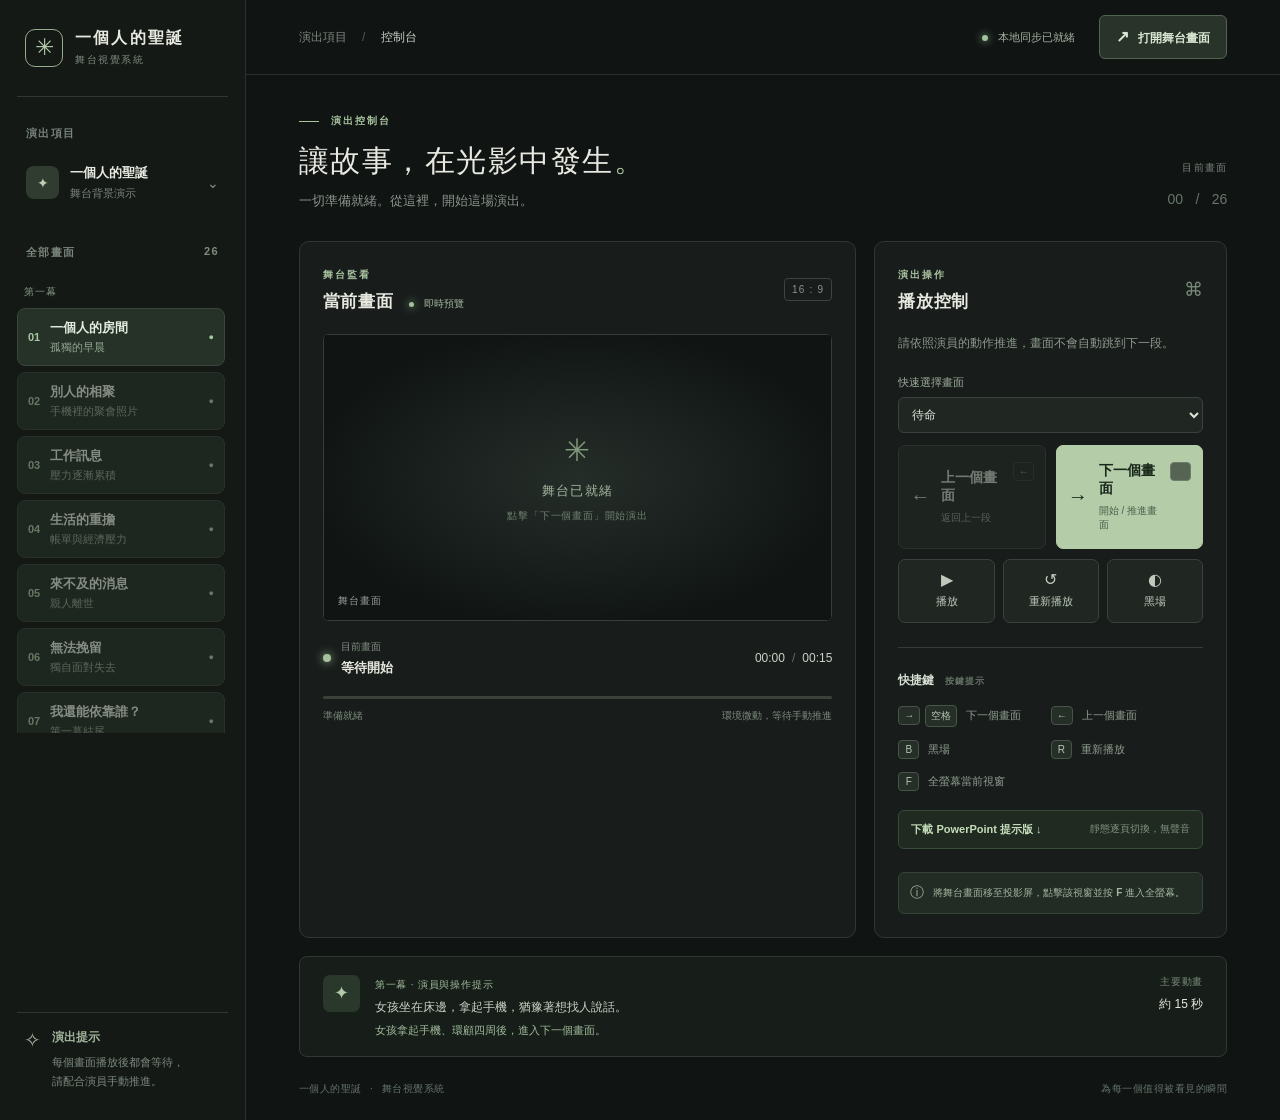
==== operator.html @ e6ec7526 "Animate all stage cues with synchronized atmosphere Co-authored-by: arena-agent <297053741+arena-age" ====
<!doctype html>
<html lang="zh-Hant"><head><meta charset="utf-8"><meta name="viewport" content="width=device-width, initial-scale=1"><meta name="theme-color" content="#101414"><title>演出控制台 · 一個人的聖誕</title><link rel="stylesheet" href="css/operator.css"></head>
<body>
<div class="app-shell">
  <aside class="sidebar">
    <div class="brand"><div class="brand-mark">✳</div><div><div class="brand-title">一個人的聖誕</div><div class="brand-sub">舞台視覺系統</div></div></div>
    <div class="sidebar-divider"></div>
    <div class="side-label">演出項目</div>
    <div class="project-card"><span class="project-icon">✦</span><span><strong>一個人的聖誕</strong><small>舞台背景演示</small></span><span class="project-chevron">⌄</span></div>
    <div class="side-label scene-label">全部畫面 <span id="scene-count">01</span></div>
    <div id="scene-list" class="scene-list"></div>
    <div class="sidebar-bottom"><div class="side-note-icon">✧</div><div><strong>演出提示</strong><p>每個畫面播放後都會等待，<br>請配合演員手動推進。</p></div></div>
  </aside>
  <main class="main">
    <header class="topbar"><div class="breadcrumb">演出項目 <span>/</span> <strong>控制台</strong></div><div class="top-right"><span class="connection"><i></i> 本地同步已就緒</span><button id="open-stage" class="open-stage"><span>↗</span> 打開舞台畫面</button></div></header>
    <div class="content">
      <div class="page-heading"><div><div class="eyebrow"><span></span> 演出控制台</div><h1>讓故事，在光影中發生<span>。</span></h1><p>一切準備就緒。從這裡，開始這場演出。</p></div><div class="heading-index"><span>目前畫面</span><strong><span id="current-heading">00</span> <em>/</em> <span id="total-heading">07</span></strong></div></div>
      <div class="dashboard">
        <section class="monitor-panel panel">
          <div class="panel-heading"><div><span class="section-kicker">舞台監看</span><h2>當前畫面 <span class="live-tag"><i></i> 即時預覽</span></h2></div><span class="monitor-ratio">16 : 9</span></div>
          <div class="preview-wrap"><iframe id="preview" src="index.html?preview=1" title="舞台畫面即時預覽" tabindex="-1"></iframe><div id="preview-wait" class="preview-wait"><span class="wait-symbol">✳</span><span>舞台已就緒</span><small>點擊「下一個畫面」開始演出</small></div><div class="preview-corner">舞台畫面</div></div>
          <div class="monitor-footer"><div class="monitor-scene"><span class="scene-dot"></span><div><small>目前畫面</small><strong id="current-title">等待開始</strong></div></div><div class="monitor-time"><span id="elapsed">00:00</span><span class="time-divider">/</span><span id="duration">00:40</span></div></div>
          <div class="progress-track"><div id="progress"></div></div>
          <div class="progress-labels"><span id="status-text">準備就緒</span><span>環境微動，等待手動推進</span></div>
        </section>
        <section class="control-panel panel"><div class="panel-heading"><div><span class="section-kicker">演出操作</span><h2>播放控制</h2></div><span class="control-icon">⌘</span></div><p class="control-description">請依照演員的動作推進，畫面不會自動跳到下一段。</p>
          <label class="cue-select-label" for="cue-select">快速選擇畫面</label><select id="cue-select" class="cue-select"><option value="-1">待命</option></select><div class="primary-controls"><button id="previous" class="control-button previous"><span class="button-icon">←</span><span>上一個畫面<small>返回上一段</small></span><kbd>←</kbd></button><button id="next" class="control-button next"><span class="button-icon">→</span><span>下一個畫面<small>開始 / 推進畫面</small></span><kbd>→</kbd></button></div>
          <div class="secondary-controls"><button id="play"><span>Ⅱ</span><strong>暫停</strong></button><button id="restart"><span>↺</span><strong>重新播放</strong></button><button id="black"><span>◐</span><strong>黑場</strong></button></div>
          <div class="control-divider"></div><div class="shortcut-heading">快捷鍵 <span>按鍵提示</span></div><div class="shortcuts"><div><kbd>→</kbd><kbd>空格</kbd><span>下一個畫面</span></div><div><kbd>←</kbd><span>上一個畫面</span></div><div><kbd>B</kbd><span>黑場</span></div><div><kbd>R</kbd><span>重新播放</span></div><div><kbd>F</kbd><span>全螢幕當前視窗</span></div></div>
          <div class="ppt-note"><a href="deliverables/stage-cues.pptx" download>下載 PowerPoint 提示版 ↓</a><small>靜態逐頁切換，無聲音</small></div><div class="fullscreen-tip"><span>ⓘ</span><p>將舞台畫面移至投影屏，點擊該視窗並按 <b>F</b> 進入全螢幕。</p></div>
        </section>
      </div>
      <section class="up-next"><div class="up-icon">✦</div><div><span><span id="cue-act">第一幕</span> · 演員與操作提示</span><p id="scene-description">女孩坐在床邊，拿起手機。</p><p id="operator-cue" class="operator-cue"></p></div><div class="up-meta"><span>主要動畫</span><strong id="scene-length">約 15 秒</strong></div></section>
      <footer><span>一個人的聖誕 <i>·</i> 舞台視覺系統</span><span>為每一個值得被看見的瞬間</span></footer>
    </div>
  </main>
</div><script type="module" src="js/operatorController.js"></script></body></html>
---- css/operator.css ----
:root{color-scheme:dark;--bg:#101413;--panel:#181d1b;--border:#303733;--muted:#929a90;--cream:#e7e8df;--green:#b8d0a9}*{box-sizing:border-box}body{margin:0;background:var(--bg);color:var(--cream);font-family:"Noto Sans TC","Microsoft JhengHei","PingFang TC",sans-serif;font-size:14px}button{font:inherit;cursor:pointer}.app-shell{min-height:100vh;display:flex}.sidebar{width:246px;flex:none;background:#141916;border-right:1px solid #2b312d;padding:28px 17px;display:flex;flex-direction:column;min-height:100vh}.brand{display:flex;align-items:center;gap:12px;padding:0 8px}.brand-mark{width:38px;height:38px;border:1px solid #98ad8c;color:#b5cda9;display:grid;place-items:center;font-size:23px;border-radius:10px}.brand-title{font-weight:700;font-size:16px;letter-spacing:.14em}.brand-sub{font-size:10px;letter-spacing:.16em;color:#7c897d;margin-top:4px}.sidebar-divider{height:1px;background:#303632;margin:29px 0}.side-label{font-size:11px;color:#78837a;letter-spacing:.12em;padding:0 9px;font-weight:700}.project-card{display:flex;align-items:center;gap:11px;padding:14px 9px;margin-top:9px}.project-icon{width:33px;height:33px;display:grid;place-items:center;background:#313c31;color:#becfb4;border-radius:8px}.project-card strong,.project-card small{display:block}.project-card strong{font-size:13px}.project-card small{color:#79847b;font-size:11px;margin-top:4px}.project-chevron{margin-left:auto;color:#849084}.scene-label{display:flex;justify-content:space-between;margin-top:30px}.scene-label span{color:#7f8c7d}.scene-list{margin-top:14px}.scene-item{width:100%;border:1px solid #394639;background:#263228;color:#e2ebdd;text-align:left;padding:14px 10px;border-radius:8px;display:flex;gap:10px;align-items:center}.scene-item .number{color:#a9c6a3;font-size:11px;font-weight:700}.scene-item strong{display:block;font-size:13px}.scene-item small{display:block;color:#93a592;font-size:11px;margin-top:6px}.scene-item .scene-state{margin-left:auto;color:#a9c6a3;font-size:9px}.sidebar-bottom{margin-top:auto;border-top:1px solid #303632;padding:22px 7px 0;display:flex;gap:11px;color:#a2b49b}.side-note-icon{font-size:20px}.sidebar-bottom strong{font-size:12px}.sidebar-bottom p{color:#7c887d;line-height:1.8;font-size:11px;margin:7px 0 0}.main{flex:1;min-width:0}.topbar{height:75px;border-bottom:1px solid #2b302d;display:flex;justify-content:space-between;align-items:center;padding:0 5.1%}.breadcrumb{font-size:12px;color:#7f8981}.breadcrumb span{margin:0 12px;color:#525c54}.breadcrumb strong{color:#c9d0c7;font-weight:500}.top-right{display:flex;gap:24px;align-items:center}.connection{font-size:11px;color:#a5b3a1}.connection i,.live-tag i{display:inline-block;width:6px;height:6px;border-radius:50%;background:#a3c39a;margin-right:7px;box-shadow:0 0 9px #96c592}.open-stage{border:1px solid #536351;background:#293329;color:#d8e7d3;padding:11px 16px;border-radius:6px;font-size:12px;font-weight:600}.open-stage span{font-size:16px;margin-right:6px}.open-stage:hover{background:#354536}.content{max-width:1560px;margin:auto;padding:39px 5.1% 24px}.page-heading{display:flex;justify-content:space-between;align-items:flex-end;margin-bottom:31px}.eyebrow,.section-kicker{font-size:10px;letter-spacing:.2em;color:#a8c39f;font-weight:700}.eyebrow span{display:inline-block;width:20px;height:1px;vertical-align:middle;background:#a8c39f;margin-right:8px}h1{font-size:30px;letter-spacing:.05em;font-weight:500;margin:13px 0 10px}h1 span{color:#abc8a0}.page-heading p{color:#8a958b;margin:0;font-size:13px}.heading-index{text-align:right}.heading-index>span{display:block;font-size:10px;letter-spacing:.12em;color:#788378;margin-bottom:8px}.heading-index strong{font-size:23px;font-weight:400;color:#c5d5bd}.heading-index strong span,.heading-index em{font-size:14px;color:#69766b;font-style:normal}.heading-index em{margin:0 6px}.dashboard{display:grid;grid-template-columns:minmax(0,1.58fr) minmax(315px,1fr);gap:18px}.panel{border:1px solid var(--border);border-radius:10px;background:var(--panel);padding:23px}.panel-heading{display:flex;justify-content:space-between;align-items:center}.panel-heading h2{font-size:17px;font-weight:600;margin:8px 0 0;letter-spacing:.04em}.live-tag{font-size:10px;font-weight:400;letter-spacing:0;color:#a6b9a2;margin-left:10px}.live-tag i{width:5px;height:5px}.monitor-ratio{font-size:10px;color:#89948b;letter-spacing:.12em;border:1px solid #3b453e;border-radius:4px;padding:5px 7px}.preview-wrap{position:relative;margin-top:21px;aspect-ratio:16/9;background:#050706;border:1px solid #353e37;border-radius:6px;overflow:hidden}.preview-wrap iframe{width:100%;height:100%;border:0;display:block}.preview-wait{position:absolute;inset:0;display:flex;align-items:center;justify-content:center;flex-direction:column;gap:9px;background:radial-gradient(ellipse at center,#252d29,#101513 75%);color:#a3b69e;letter-spacing:.1em;font-size:13px}.preview-wait[hidden]{display:none}.wait-symbol{font-size:31px;color:#80987a;margin-bottom:4px}.preview-wait small{font-size:10px;color:#6f8070;letter-spacing:.08em}.preview-corner{position:absolute;bottom:12px;left:14px;color:#d1dad0;font-size:10px;letter-spacing:.1em;opacity:.7}.monitor-footer{display:flex;justify-content:space-between;align-items:center;margin-top:19px}.monitor-scene{display:flex;align-items:center;gap:10px}.scene-dot{height:8px;width:8px;border-radius:50%;background:#a7c29e;box-shadow:0 0 10px #9dbd93}.monitor-scene small,.monitor-scene strong{display:block}.monitor-scene small{font-size:10px;color:#818e82;margin-bottom:5px}.monitor-scene strong{font-size:13px;font-weight:600}.monitor-time{font-size:12px;color:#c9d3c7;font-variant-numeric:tabular-nums}.time-divider{color:#627065;padding:0 7px}.progress-track{height:3px;background:#39413a;border-radius:3px;margin-top:19px;overflow:hidden}.progress-track div{height:100%;width:0;background:#a6c49d;transition:width .2s}.progress-labels{display:flex;justify-content:space-between;color:#7d8a7e;font-size:10px;margin-top:10px}.control-icon{font-size:19px;color:#798879}.control-description{color:#8d998d;font-size:12px;line-height:1.8;margin:20px 0}.primary-controls{display:grid;grid-template-columns:1fr 1fr;gap:10px}.control-button{display:flex;align-items:center;gap:11px;text-align:left;border-radius:7px;padding:16px 11px;border:1px solid #414c42;background:#252e27;color:#e3e9df;min-height:77px}.control-button.next{background:#b4cca8;color:#1a281b;border-color:#b4cca8}.control-button:hover{filter:brightness(1.1)}.control-button:disabled{opacity:.45;cursor:not-allowed}.button-icon{font-size:20px}.control-button>span:nth-child(2){font-size:14px;font-weight:700;white-space:nowrap}.control-button small{display:block;margin-top:6px;font-size:10px;opacity:.67;font-weight:400}.control-button kbd{margin-left:auto;align-self:flex-start;color:inherit;opacity:.65}.secondary-controls{display:grid;grid-template-columns:repeat(3,1fr);gap:8px;margin-top:10px}.secondary-controls button{height:64px;background:#202723;border:1px solid #39433b;border-radius:7px;color:#bec9bb;display:flex;flex-direction:column;align-items:center;justify-content:center;gap:6px}.secondary-controls button:hover,.secondary-controls button.active{background:#354236;color:#e2efdc}.secondary-controls button span{font-size:16px;line-height:1}.secondary-controls button strong{font-size:11px;font-weight:500}.control-divider{height:1px;background:#343c36;margin:24px 0}.shortcut-heading{font-size:12px;color:#d5dfd3;font-weight:600}.shortcut-heading span{font-size:9px;letter-spacing:.12em;color:#667367;margin-left:7px}.shortcuts{display:grid;grid-template-columns:1fr 1fr;row-gap:13px;margin-top:16px}.shortcuts div{display:flex;align-items:center;gap:5px;color:#8e9b8e;font-size:11px}.shortcuts div span{margin-left:4px}kbd{font-family:inherit;font-size:10px;min-width:21px;text-align:center;padding:3px 5px;border:1px solid #485449;border-radius:4px;color:#b8c7b4;background:#252e27}.fullscreen-tip{display:flex;gap:9px;margin-top:23px;background:#222b24;border:1px solid #344438;border-radius:6px;padding:11px;color:#a5b7a1}.fullscreen-tip>span{font-size:14px}.fullscreen-tip p{font-size:10px;line-height:1.8;margin:0}.up-next{border:1px solid #303a32;border-radius:8px;background:#171e19;margin-top:18px;padding:18px 23px;display:flex;align-items:center;gap:15px}.up-icon{width:37px;height:37px;display:grid;place-items:center;border-radius:7px;background:#2a382c;color:#b1cbaa;font-size:18px}.up-next span{color:#9fb99a;font-size:10px;letter-spacing:.08em}.up-next p{font-size:12px;color:#c8d1c5;margin:7px 0 0}.up-meta{margin-left:auto;text-align:right}.up-meta span,.up-meta strong{display:block}.up-meta span{color:#788a79}.up-meta strong{font-size:12px;margin-top:7px;font-weight:500}footer{display:flex;justify-content:space-between;margin-top:25px;color:#657269;font-size:10px;letter-spacing:.05em}footer i{font-style:normal;margin:0 5px}@media(max-width:1050px){.sidebar{width:200px}.content{padding-left:3%;padding-right:3%}.topbar{padding:0 3%}.dashboard{grid-template-columns:1fr}.control-panel{min-width:0}.shortcuts{grid-template-columns:repeat(3,1fr)}}@media(max-width:650px){.sidebar{display:none}.topbar{height:62px}.connection{display:none}.content{padding:28px 16px}.page-heading h1{font-size:22px}.heading-index{display:none}.panel{padding:17px}.top-right{gap:5px}.up-meta{display:none}footer span:last-child{display:none}}
.scene-list{display:grid;gap:6px}.scene-item{padding:10px}.scene-item small{margin-top:3px}.sidebar-bottom{padding-top:15px}.cue-select-label{display:block;color:#9baa9a;font-size:11px;margin:0 0 7px}.cue-select{width:100%;background:#202723;border:1px solid #39433b;border-radius:6px;color:#dce6d8;padding:9px;margin-bottom:12px;font:inherit;font-size:12px}.operator-cue{color:#9fb99a!important;font-size:11px!important;margin-top:6px!important;line-height:1.5}.control-button>span:nth-child(2){white-space:normal}.up-next>div:nth-child(2){min-width:0}
.scene-list{max-height:51vh;overflow-y:auto;scrollbar-color:#4e6250 transparent;scrollbar-width:thin;padding-right:3px}.act-heading{font-size:10px;letter-spacing:.12em;color:#859785;padding:11px 7px 3px}.up-next{align-items:flex-start}.up-icon{flex:none}.up-meta{flex:none}
.ppt-note{margin-top:19px;padding:11px 12px;border:1px solid #394b3b;border-radius:6px;background:#202a21;display:flex;justify-content:space-between;align-items:center;gap:10px}.ppt-note a{color:#c5debb;text-decoration:none;font-size:11px;font-weight:600}.ppt-note a:hover{text-decoration:underline}.ppt-note small{font-size:10px;color:#819181}
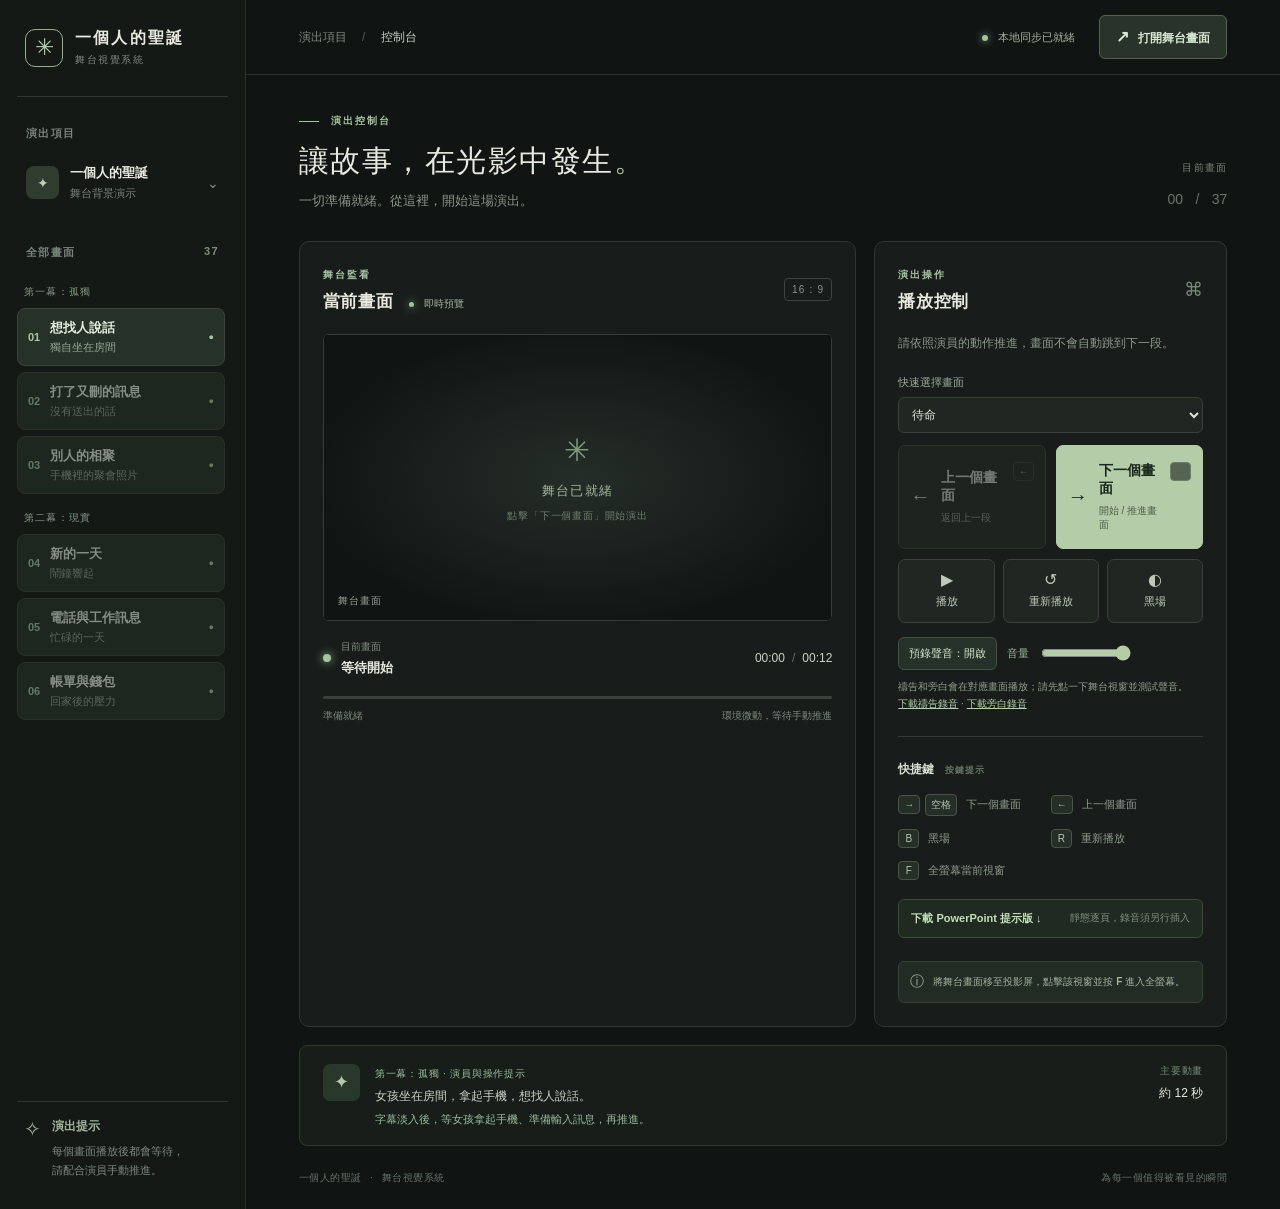
==== commit 42325e48: "Revise nine-act story with chat, fireworks and voiceovers Co-authored-by: arena-agent <297053741+are" ====
--- a/operator.html
+++ b/operator.html
@@ -26,8 +26,8 @@
         <section class="control-panel panel"><div class="panel-heading"><div><span class="section-kicker">演出操作</span><h2>播放控制</h2></div><span class="control-icon">⌘</span></div><p class="control-description">請依照演員的動作推進，畫面不會自動跳到下一段。</p>
           <label class="cue-select-label" for="cue-select">快速選擇畫面</label><select id="cue-select" class="cue-select"><option value="-1">待命</option></select><div class="primary-controls"><button id="previous" class="control-button previous"><span class="button-icon">←</span><span>上一個畫面<small>返回上一段</small></span><kbd>←</kbd></button><button id="next" class="control-button next"><span class="button-icon">→</span><span>下一個畫面<small>開始 / 推進畫面</small></span><kbd>→</kbd></button></div>
           <div class="secondary-controls"><button id="play"><span>Ⅱ</span><strong>暫停</strong></button><button id="restart"><span>↺</span><strong>重新播放</strong></button><button id="black"><span>◐</span><strong>黑場</strong></button></div>
-          <div class="control-divider"></div><div class="shortcut-heading">快捷鍵 <span>按鍵提示</span></div><div class="shortcuts"><div><kbd>→</kbd><kbd>空格</kbd><span>下一個畫面</span></div><div><kbd>←</kbd><span>上一個畫面</span></div><div><kbd>B</kbd><span>黑場</span></div><div><kbd>R</kbd><span>重新播放</span></div><div><kbd>F</kbd><span>全螢幕當前視窗</span></div></div>
-          <div class="ppt-note"><a href="deliverables/stage-cues.pptx" download>下載 PowerPoint 提示版 ↓</a><small>靜態逐頁切換，無聲音</small></div><div class="fullscreen-tip"><span>ⓘ</span><p>將舞台畫面移至投影屏，點擊該視窗並按 <b>F</b> 進入全螢幕。</p></div>
+          <div class="audio-controls"><button id="audio-toggle" type="button">預錄聲音：開啟</button><label for="audio-volume">音量</label><input id="audio-volume" type="range" min="0" max="1" step="0.05" value="1"></div><p class="audio-hint">禱告和旁白會在對應畫面播放；請先點一下舞台視窗並測試聲音。<br><a href="assets/audio/prayer.mp3" download>下載禱告錄音</a> · <a href="assets/audio/testimony.mp3" download>下載旁白錄音</a></p><div class="control-divider"></div><div class="shortcut-heading">快捷鍵 <span>按鍵提示</span></div><div class="shortcuts"><div><kbd>→</kbd><kbd>空格</kbd><span>下一個畫面</span></div><div><kbd>←</kbd><span>上一個畫面</span></div><div><kbd>B</kbd><span>黑場</span></div><div><kbd>R</kbd><span>重新播放</span></div><div><kbd>F</kbd><span>全螢幕當前視窗</span></div></div>
+          <div class="ppt-note"><a href="deliverables/stage-cues.pptx" download>下載 PowerPoint 提示版 ↓</a><small>靜態逐頁，錄音須另行插入</small></div><div class="fullscreen-tip"><span>ⓘ</span><p>將舞台畫面移至投影屏，點擊該視窗並按 <b>F</b> 進入全螢幕。</p></div>
         </section>
       </div>
       <section class="up-next"><div class="up-icon">✦</div><div><span><span id="cue-act">第一幕</span> · 演員與操作提示</span><p id="scene-description">女孩坐在床邊，拿起手機。</p><p id="operator-cue" class="operator-cue"></p></div><div class="up-meta"><span>主要動畫</span><strong id="scene-length">約 15 秒</strong></div></section>
--- a/css/operator.css
+++ b/css/operator.css
@@ -2,3 +2,7 @@
 .scene-list{display:grid;gap:6px}.scene-item{padding:10px}.scene-item small{margin-top:3px}.sidebar-bottom{padding-top:15px}.cue-select-label{display:block;color:#9baa9a;font-size:11px;margin:0 0 7px}.cue-select{width:100%;background:#202723;border:1px solid #39433b;border-radius:6px;color:#dce6d8;padding:9px;margin-bottom:12px;font:inherit;font-size:12px}.operator-cue{color:#9fb99a!important;font-size:11px!important;margin-top:6px!important;line-height:1.5}.control-button>span:nth-child(2){white-space:normal}.up-next>div:nth-child(2){min-width:0}
 .scene-list{max-height:51vh;overflow-y:auto;scrollbar-color:#4e6250 transparent;scrollbar-width:thin;padding-right:3px}.act-heading{font-size:10px;letter-spacing:.12em;color:#859785;padding:11px 7px 3px}.up-next{align-items:flex-start}.up-icon{flex:none}.up-meta{flex:none}
 .ppt-note{margin-top:19px;padding:11px 12px;border:1px solid #394b3b;border-radius:6px;background:#202a21;display:flex;justify-content:space-between;align-items:center;gap:10px}.ppt-note a{color:#c5debb;text-decoration:none;font-size:11px;font-weight:600}.ppt-note a:hover{text-decoration:underline}.ppt-note small{font-size:10px;color:#819181}
+
+.audio-controls{display:flex;align-items:center;gap:10px;margin-top:14px}.audio-controls button{border:1px solid #405244;background:#263229;color:#d4e6ce;padding:8px 10px;border-radius:6px;font-size:11px}.audio-controls label{font-size:11px;color:#a2b49e}.audio-controls input{width:90px;accent-color:#b4cca8}.audio-hint{font-size:10px;color:#91a08f;line-height:1.7;margin:8px 0 0}
+
+.audio-hint a{color:#b6d0ad;text-decoration:underline}
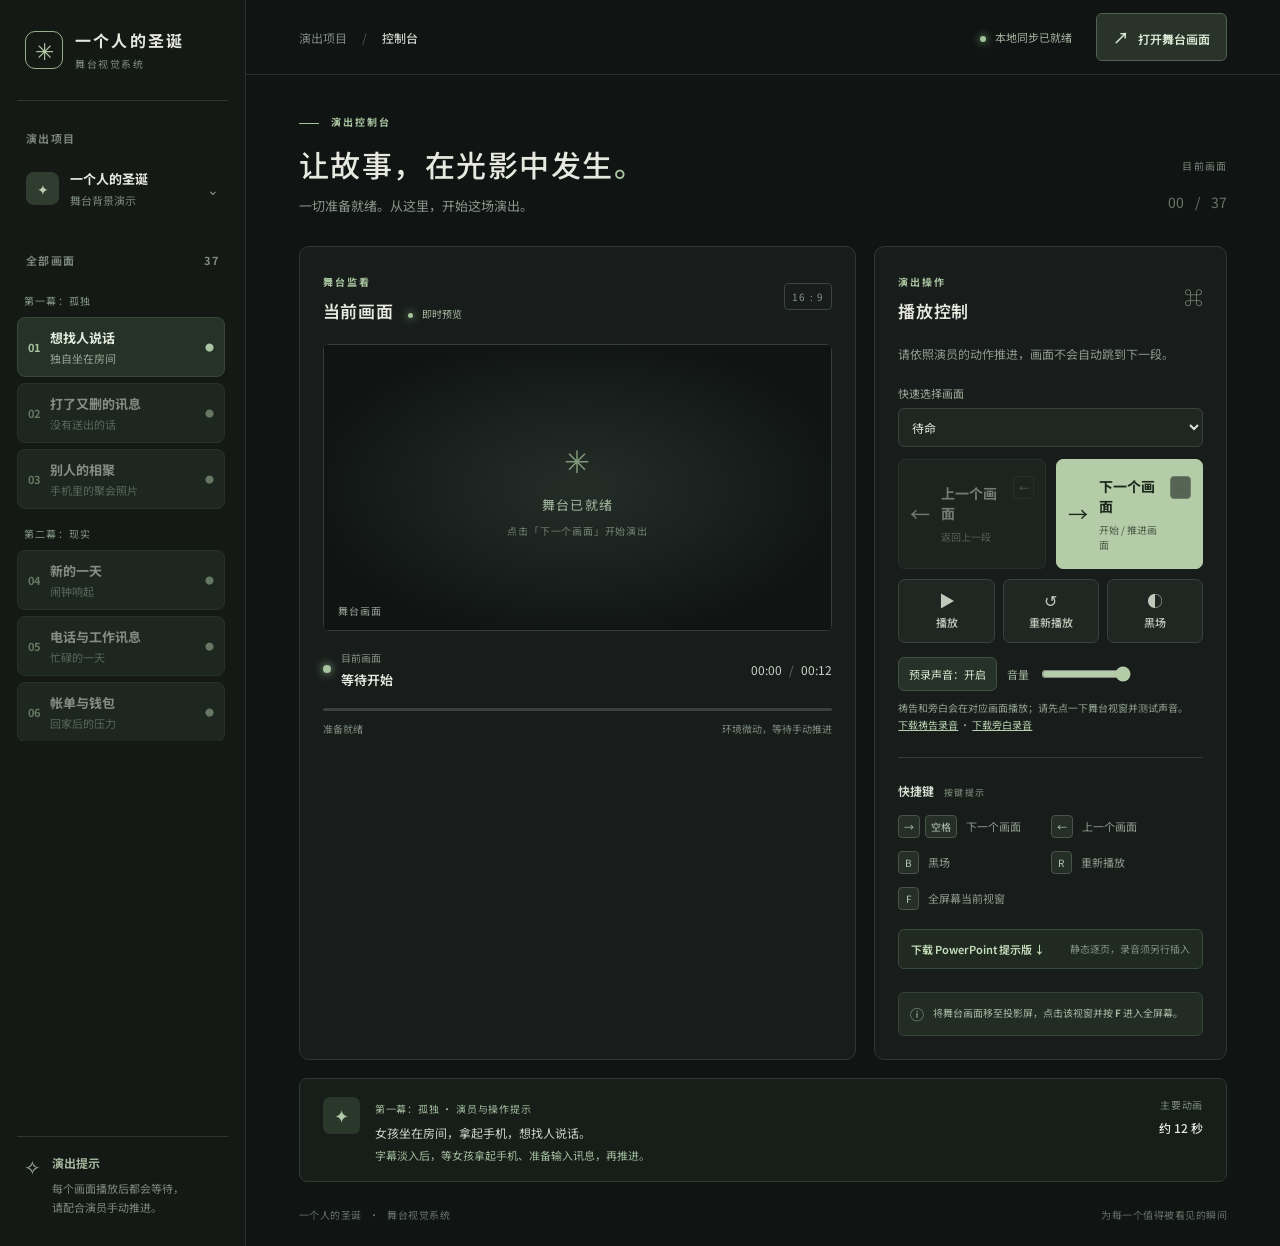
==== commit 70da1058: "Simplify Chinese and refine phone and Penang scenes Co-authored-by: arena-agent <297053741+arena-age" ====
--- a/operator.html
+++ b/operator.html
@@ -1,37 +1,37 @@
 <!doctype html>
-<html lang="zh-Hant"><head><meta charset="utf-8"><meta name="viewport" content="width=device-width, initial-scale=1"><meta name="theme-color" content="#101414"><title>演出控制台 · 一個人的聖誕</title><link rel="stylesheet" href="css/operator.css"></head>
+<html lang="zh-Hans"><head><meta charset="utf-8"><meta name="viewport" content="width=device-width, initial-scale=1"><meta name="theme-color" content="#101414"><title>演出控制台 · 一个人的圣诞</title><link rel="stylesheet" href="assets/fonts/noto-sans-sc/index.css"><link rel="stylesheet" href="css/operator.css"></head>
 <body>
 <div class="app-shell">
   <aside class="sidebar">
-    <div class="brand"><div class="brand-mark">✳</div><div><div class="brand-title">一個人的聖誕</div><div class="brand-sub">舞台視覺系統</div></div></div>
+    <div class="brand"><div class="brand-mark">✳</div><div><div class="brand-title">一个人的圣诞</div><div class="brand-sub">舞台视觉系统</div></div></div>
     <div class="sidebar-divider"></div>
-    <div class="side-label">演出項目</div>
-    <div class="project-card"><span class="project-icon">✦</span><span><strong>一個人的聖誕</strong><small>舞台背景演示</small></span><span class="project-chevron">⌄</span></div>
-    <div class="side-label scene-label">全部畫面 <span id="scene-count">01</span></div>
+    <div class="side-label">演出项目</div>
+    <div class="project-card"><span class="project-icon">✦</span><span><strong>一个人的圣诞</strong><small>舞台背景演示</small></span><span class="project-chevron">⌄</span></div>
+    <div class="side-label scene-label">全部画面 <span id="scene-count">01</span></div>
     <div id="scene-list" class="scene-list"></div>
-    <div class="sidebar-bottom"><div class="side-note-icon">✧</div><div><strong>演出提示</strong><p>每個畫面播放後都會等待，<br>請配合演員手動推進。</p></div></div>
+    <div class="sidebar-bottom"><div class="side-note-icon">✧</div><div><strong>演出提示</strong><p>每个画面播放后都会等待，<br>请配合演员手动推进。</p></div></div>
   </aside>
   <main class="main">
-    <header class="topbar"><div class="breadcrumb">演出項目 <span>/</span> <strong>控制台</strong></div><div class="top-right"><span class="connection"><i></i> 本地同步已就緒</span><button id="open-stage" class="open-stage"><span>↗</span> 打開舞台畫面</button></div></header>
+    <header class="topbar"><div class="breadcrumb">演出项目 <span>/</span> <strong>控制台</strong></div><div class="top-right"><span class="connection"><i></i> 本地同步已就绪</span><button id="open-stage" class="open-stage"><span>↗</span> 打开舞台画面</button></div></header>
     <div class="content">
-      <div class="page-heading"><div><div class="eyebrow"><span></span> 演出控制台</div><h1>讓故事，在光影中發生<span>。</span></h1><p>一切準備就緒。從這裡，開始這場演出。</p></div><div class="heading-index"><span>目前畫面</span><strong><span id="current-heading">00</span> <em>/</em> <span id="total-heading">07</span></strong></div></div>
+      <div class="page-heading"><div><div class="eyebrow"><span></span> 演出控制台</div><h1>让故事，在光影中发生<span>。</span></h1><p>一切准备就绪。从这里，开始这场演出。</p></div><div class="heading-index"><span>目前画面</span><strong><span id="current-heading">00</span> <em>/</em> <span id="total-heading">07</span></strong></div></div>
       <div class="dashboard">
         <section class="monitor-panel panel">
-          <div class="panel-heading"><div><span class="section-kicker">舞台監看</span><h2>當前畫面 <span class="live-tag"><i></i> 即時預覽</span></h2></div><span class="monitor-ratio">16 : 9</span></div>
-          <div class="preview-wrap"><iframe id="preview" src="index.html?preview=1" title="舞台畫面即時預覽" tabindex="-1"></iframe><div id="preview-wait" class="preview-wait"><span class="wait-symbol">✳</span><span>舞台已就緒</span><small>點擊「下一個畫面」開始演出</small></div><div class="preview-corner">舞台畫面</div></div>
-          <div class="monitor-footer"><div class="monitor-scene"><span class="scene-dot"></span><div><small>目前畫面</small><strong id="current-title">等待開始</strong></div></div><div class="monitor-time"><span id="elapsed">00:00</span><span class="time-divider">/</span><span id="duration">00:40</span></div></div>
+          <div class="panel-heading"><div><span class="section-kicker">舞台监看</span><h2>当前画面 <span class="live-tag"><i></i> 即时预览</span></h2></div><span class="monitor-ratio">16 : 9</span></div>
+          <div class="preview-wrap"><iframe id="preview" src="index.html?preview=1" title="舞台画面即时预览" tabindex="-1"></iframe><div id="preview-wait" class="preview-wait"><span class="wait-symbol">✳</span><span>舞台已就绪</span><small>点击「下一个画面」开始演出</small></div><div class="preview-corner">舞台画面</div></div>
+          <div class="monitor-footer"><div class="monitor-scene"><span class="scene-dot"></span><div><small>目前画面</small><strong id="current-title">等待开始</strong></div></div><div class="monitor-time"><span id="elapsed">00:00</span><span class="time-divider">/</span><span id="duration">00:40</span></div></div>
           <div class="progress-track"><div id="progress"></div></div>
-          <div class="progress-labels"><span id="status-text">準備就緒</span><span>環境微動，等待手動推進</span></div>
+          <div class="progress-labels"><span id="status-text">准备就绪</span><span>环境微动，等待手动推进</span></div>
         </section>
-        <section class="control-panel panel"><div class="panel-heading"><div><span class="section-kicker">演出操作</span><h2>播放控制</h2></div><span class="control-icon">⌘</span></div><p class="control-description">請依照演員的動作推進，畫面不會自動跳到下一段。</p>
-          <label class="cue-select-label" for="cue-select">快速選擇畫面</label><select id="cue-select" class="cue-select"><option value="-1">待命</option></select><div class="primary-controls"><button id="previous" class="control-button previous"><span class="button-icon">←</span><span>上一個畫面<small>返回上一段</small></span><kbd>←</kbd></button><button id="next" class="control-button next"><span class="button-icon">→</span><span>下一個畫面<small>開始 / 推進畫面</small></span><kbd>→</kbd></button></div>
-          <div class="secondary-controls"><button id="play"><span>Ⅱ</span><strong>暫停</strong></button><button id="restart"><span>↺</span><strong>重新播放</strong></button><button id="black"><span>◐</span><strong>黑場</strong></button></div>
-          <div class="audio-controls"><button id="audio-toggle" type="button">預錄聲音：開啟</button><label for="audio-volume">音量</label><input id="audio-volume" type="range" min="0" max="1" step="0.05" value="1"></div><p class="audio-hint">禱告和旁白會在對應畫面播放；請先點一下舞台視窗並測試聲音。<br><a href="assets/audio/prayer.mp3" download>下載禱告錄音</a> · <a href="assets/audio/testimony.mp3" download>下載旁白錄音</a></p><div class="control-divider"></div><div class="shortcut-heading">快捷鍵 <span>按鍵提示</span></div><div class="shortcuts"><div><kbd>→</kbd><kbd>空格</kbd><span>下一個畫面</span></div><div><kbd>←</kbd><span>上一個畫面</span></div><div><kbd>B</kbd><span>黑場</span></div><div><kbd>R</kbd><span>重新播放</span></div><div><kbd>F</kbd><span>全螢幕當前視窗</span></div></div>
-          <div class="ppt-note"><a href="deliverables/stage-cues.pptx" download>下載 PowerPoint 提示版 ↓</a><small>靜態逐頁，錄音須另行插入</small></div><div class="fullscreen-tip"><span>ⓘ</span><p>將舞台畫面移至投影屏，點擊該視窗並按 <b>F</b> 進入全螢幕。</p></div>
+        <section class="control-panel panel"><div class="panel-heading"><div><span class="section-kicker">演出操作</span><h2>播放控制</h2></div><span class="control-icon">⌘</span></div><p class="control-description">请依照演员的动作推进，画面不会自动跳到下一段。</p>
+          <label class="cue-select-label" for="cue-select">快速选择画面</label><select id="cue-select" class="cue-select"><option value="-1">待命</option></select><div class="primary-controls"><button id="previous" class="control-button previous"><span class="button-icon">←</span><span>上一个画面<small>返回上一段</small></span><kbd>←</kbd></button><button id="next" class="control-button next"><span class="button-icon">→</span><span>下一个画面<small>开始 / 推进画面</small></span><kbd>→</kbd></button></div>
+          <div class="secondary-controls"><button id="play"><span>Ⅱ</span><strong>暂停</strong></button><button id="restart"><span>↺</span><strong>重新播放</strong></button><button id="black"><span>◐</span><strong>黑场</strong></button></div>
+          <div class="audio-controls"><button id="audio-toggle" type="button">预录声音：开启</button><label for="audio-volume">音量</label><input id="audio-volume" type="range" min="0" max="1" step="0.05" value="1"></div><p class="audio-hint">祷告和旁白会在对应画面播放；请先点一下舞台视窗并测试声音。<br><a href="assets/audio/prayer.mp3" download>下载祷告录音</a> · <a href="assets/audio/testimony.mp3" download>下载旁白录音</a></p><div class="control-divider"></div><div class="shortcut-heading">快捷键 <span>按键提示</span></div><div class="shortcuts"><div><kbd>→</kbd><kbd>空格</kbd><span>下一个画面</span></div><div><kbd>←</kbd><span>上一个画面</span></div><div><kbd>B</kbd><span>黑场</span></div><div><kbd>R</kbd><span>重新播放</span></div><div><kbd>F</kbd><span>全屏幕当前视窗</span></div></div>
+          <div class="ppt-note"><a href="deliverables/stage-cues.pptx" download>下载 PowerPoint 提示版 ↓</a><small>静态逐页，录音须另行插入</small></div><div class="fullscreen-tip"><span>ⓘ</span><p>将舞台画面移至投影屏，点击该视窗并按 <b>F</b> 进入全屏幕。</p></div>
         </section>
       </div>
-      <section class="up-next"><div class="up-icon">✦</div><div><span><span id="cue-act">第一幕</span> · 演員與操作提示</span><p id="scene-description">女孩坐在床邊，拿起手機。</p><p id="operator-cue" class="operator-cue"></p></div><div class="up-meta"><span>主要動畫</span><strong id="scene-length">約 15 秒</strong></div></section>
-      <footer><span>一個人的聖誕 <i>·</i> 舞台視覺系統</span><span>為每一個值得被看見的瞬間</span></footer>
+      <section class="up-next"><div class="up-icon">✦</div><div><span><span id="cue-act">第一幕</span> · 演员与操作提示</span><p id="scene-description">女孩坐在床边，拿起手机。</p><p id="operator-cue" class="operator-cue"></p></div><div class="up-meta"><span>主要动画</span><strong id="scene-length">约 15 秒</strong></div></section>
+      <footer><span>一个人的圣诞 <i>·</i> 舞台视觉系统</span><span>为每一个值得被看见的瞬间</span></footer>
     </div>
   </main>
 </div><script type="module" src="js/operatorController.js"></script></body></html>
--- a/assets/fonts/noto-sans-sc/index.css
+++ b/assets/fonts/noto-sans-sc/index.css
@@ -0,0 +1,1009 @@
+/* noto-sans-sc-[4]-wght-normal */
+@font-face {
+  font-family: 'Noto Sans SC Variable';
+  font-style: normal;
+  font-display: swap;
+  font-weight: 100 900;
+  src: url(./files/noto-sans-sc-4-wght-normal.woff2) format('woff2-variations');
+  unicode-range: U+1f1e9-1f1f5,U+1f1f7-1f1ff,U+1f21a,U+1f232,U+1f234-1f237,U+1f250-1f251,U+1f300,U+1f302-1f308,U+1f30a-1f311,U+1f315,U+1f319-1f320,U+1f324,U+1f327,U+1f32a,U+1f32c-1f32d,U+1f330-1f357,U+1f359-1f37e;
+}
+
+/* noto-sans-sc-[5]-wght-normal */
+@font-face {
+  font-family: 'Noto Sans SC Variable';
+  font-style: normal;
+  font-display: swap;
+  font-weight: 100 900;
+  src: url(./files/noto-sans-sc-5-wght-normal.woff2) format('woff2-variations');
+  unicode-range: U+fee3,U+fef3,U+ff03-ff04,U+ff07,U+ff0a,U+ff17-ff19,U+ff1c-ff1d,U+ff20-ff3a,U+ff3c,U+ff3e-ff5b,U+ff5d,U+ff61-ff65,U+ff67-ff6a,U+ff6c,U+ff6f-ff78,U+ff7a-ff7d,U+ff80-ff84,U+ff86,U+ff89-ff8e,U+ff92,U+ff97-ff9b,U+ff9d-ff9f,U+ffe0-ffe4,U+ffe6,U+ffe9,U+ffeb,U+ffed,U+fffc,U+1f004,U+1f170-1f171,U+1f192-1f195,U+1f198-1f19a,U+1f1e6-1f1e8;
+}
+
+/* noto-sans-sc-[6]-wght-normal */
+@font-face {
+  font-family: 'Noto Sans SC Variable';
+  font-style: normal;
+  font-display: swap;
+  font-weight: 100 900;
+  src: url(./files/noto-sans-sc-6-wght-normal.woff2) format('woff2-variations');
+  unicode-range: U+f0a7,U+f0b2,U+f0b7,U+f0c9,U+f0d8,U+f0da,U+f0dc-f0dd,U+f0e0,U+f0e6,U+f0eb,U+f0fc,U+f101,U+f104-f105,U+f107,U+f10b,U+f11b,U+f14b,U+f18a,U+f193,U+f1d6-f1d7,U+f244,U+f27a,U+f296,U+f2ae,U+f471,U+f4b3,U+f610-f611,U+f880-f881,U+f8ec,U+f8f5,U+f8ff,U+f901,U+f90a,U+f92c-f92d,U+f934,U+f937,U+f941,U+f965,U+f967,U+f969,U+f96b,U+f96f,U+f974,U+f978-f979,U+f97e,U+f981,U+f98a,U+f98e,U+f997,U+f99c,U+f9b2,U+f9b5,U+f9ba,U+f9be,U+f9ca,U+f9d0-f9d1,U+f9dd,U+f9e0-f9e1,U+f9e4,U+f9f7,U+fa00-fa01,U+fa08,U+fa0a,U+fa11,U+fb01-fb02,U+fdfc,U+fe0e,U+fe30-fe31,U+fe33-fe44,U+fe49-fe52,U+fe54-fe57,U+fe59-fe66,U+fe68-fe6b,U+fe8e,U+fe92-fe93,U+feae,U+feb8,U+fecb-fecc,U+fee0;
+}
+
+/* noto-sans-sc-[21]-wght-normal */
+@font-face {
+  font-family: 'Noto Sans SC Variable';
+  font-style: normal;
+  font-display: swap;
+  font-weight: 100 900;
+  src: url(./files/noto-sans-sc-21-wght-normal.woff2) format('woff2-variations');
+  unicode-range: U+9f83,U+9f85-9f8d,U+9f90-9f91,U+9f94-9f96,U+9f98,U+9f9b-9f9c,U+9f9e,U+9fa0,U+9fa2,U+9ff0-9fff,U+a001,U+a007,U+a025,U+a046-a047,U+a057,U+a072,U+a078-a079,U+a083,U+a085,U+a100,U+a118,U+a132,U+a134,U+a1f4,U+a242,U+a4a6,U+a4aa,U+a4b0-a4b1,U+a4b3,U+a9c1-a9c2,U+ac00-ac01,U+ac04,U+ac08,U+ac10-ac11,U+ac13-ac16,U+ac19,U+ac1c-ac1d,U+ac24,U+ac70-ac71,U+ac74,U+ac77-ac78,U+ac80-ac81,U+ac83,U+ac8c,U+ac90,U+ac9f-aca0,U+aca8-aca9,U+acac,U+acb0,U+acbd,U+acc1,U+acc4,U+ace0-ace1,U+ace4,U+ace8,U+acf3,U+acf5,U+acfc-acfd,U+ad00,U+ad0c,U+ad11,U+ad1c,U+ad34,U+ad50,U+ad64,U+ad6c,U+ad70,U+ad74,U+ad7f,U+ad81,U+ad8c,U+adc0,U+adc8,U+addc,U+ade0,U+adf8-adf9,U+adfc,U+ae00,U+ae08-ae09,U+ae0b,U+ae30,U+ae34,U+ae38,U+ae40,U+ae4a,U+ae4c,U+ae54,U+ae68,U+aebc,U+aed8,U+af2c-af2d;
+}
+
+/* noto-sans-sc-[22]-wght-normal */
+@font-face {
+  font-family: 'Noto Sans SC Variable';
+  font-style: normal;
+  font-display: swap;
+  font-weight: 100 900;
+  src: url(./files/noto-sans-sc-22-wght-normal.woff2) format('woff2-variations');
+  unicode-range: U+9e30-9e33,U+9e35-9e3b,U+9e3e,U+9e40-9e44,U+9e46-9e4e,U+9e51,U+9e53,U+9e55-9e58,U+9e5a-9e5c,U+9e5e-9e63,U+9e66-9e6e,U+9e71,U+9e73,U+9e75,U+9e78-9e79,U+9e7c-9e7e,U+9e82,U+9e86-9e88,U+9e8b-9e8c,U+9e90-9e91,U+9e93,U+9e95,U+9e97,U+9e9d,U+9ea4-9ea5,U+9ea9-9eaa,U+9eb4-9eb5,U+9eb8-9eba,U+9ebc-9ebf,U+9ec3,U+9ec9,U+9ecd,U+9ed0,U+9ed2-9ed3,U+9ed5-9ed6,U+9ed9,U+9edc-9edd,U+9edf-9ee0,U+9ee2,U+9ee5,U+9ee7-9eea,U+9eef,U+9ef1,U+9ef3-9ef4,U+9ef6,U+9ef9,U+9efb-9efc,U+9efe,U+9f0b,U+9f0d,U+9f10,U+9f14,U+9f17,U+9f19,U+9f22,U+9f29,U+9f2c,U+9f2f,U+9f31,U+9f37,U+9f39,U+9f3d-9f3e,U+9f41,U+9f4a-9f4b,U+9f51-9f52,U+9f61-9f63,U+9f66-9f67,U+9f80-9f81;
+}
+
+/* noto-sans-sc-[23]-wght-normal */
+@font-face {
+  font-family: 'Noto Sans SC Variable';
+  font-style: normal;
+  font-display: swap;
+  font-weight: 100 900;
+  src: url(./files/noto-sans-sc-23-wght-normal.woff2) format('woff2-variations');
+  unicode-range: U+9c82-9c83,U+9c85-9c8c,U+9c8e-9c92,U+9c94-9c9b,U+9c9e-9ca3,U+9ca5-9ca7,U+9ca9,U+9cab,U+9cad-9cae,U+9cb1-9cb7,U+9cb9-9cbd,U+9cbf-9cc0,U+9cc3,U+9cc5-9cc7,U+9cc9-9cd1,U+9cd3-9cda,U+9cdc-9cdd,U+9cdf,U+9ce1-9ce3,U+9ce5,U+9ce9,U+9cee-9cef,U+9cf3-9cf4,U+9cf6,U+9cfc-9cfd,U+9d02,U+9d08-9d09,U+9d12,U+9d1b,U+9d1e,U+9d26,U+9d28,U+9d37,U+9d3b,U+9d3f,U+9d51,U+9d59,U+9d5c-9d5d,U+9d5f-9d61,U+9d6c,U+9d70,U+9d72,U+9d7a,U+9d7e,U+9d84,U+9d89,U+9d8f,U+9d92,U+9daf,U+9db4,U+9db8,U+9dbc,U+9dc4,U+9dc7,U+9dc9,U+9dd7,U+9ddf,U+9df2,U+9df9-9dfa,U+9e0a,U+9e11,U+9e1a,U+9e1e,U+9e20,U+9e22,U+9e28-9e2c,U+9e2e-9e2f;
+}
+
+/* noto-sans-sc-[24]-wght-normal */
+@font-face {
+  font-family: 'Noto Sans SC Variable';
+  font-style: normal;
+  font-display: swap;
+  font-weight: 100 900;
+  src: url(./files/noto-sans-sc-24-wght-normal.woff2) format('woff2-variations');
+  unicode-range: U+9a80,U+9a83,U+9a85,U+9a88-9a8a,U+9a8d-9a8e,U+9a90,U+9a92-9a93,U+9a95-9a96,U+9a98-9a99,U+9a9b-9aa2,U+9aa5,U+9aa7,U+9aaf-9ab1,U+9ab5-9ab6,U+9ab9-9aba,U+9ac0-9ac4,U+9ac8,U+9acb-9acc,U+9ace-9acf,U+9ad1-9ad2,U+9ad9,U+9adf,U+9ae1,U+9ae3,U+9aea-9aeb,U+9aed-9aef,U+9af4,U+9af9,U+9afb,U+9b03-9b04,U+9b06,U+9b08,U+9b0d,U+9b0f-9b10,U+9b13,U+9b18,U+9b1a,U+9b1f,U+9b22-9b23,U+9b25,U+9b27-9b28,U+9b2a,U+9b2f,U+9b31-9b32,U+9b3b,U+9b43,U+9b46-9b49,U+9b4d-9b4e,U+9b51,U+9b56,U+9b58,U+9b5a,U+9b5c,U+9b5f,U+9b61-9b62,U+9b6f,U+9b77,U+9b80,U+9b88,U+9b8b,U+9b8e,U+9b91,U+9b9f-9ba0,U+9ba8,U+9baa-9bab,U+9bad-9bae,U+9bb0-9bb1,U+9bb8,U+9bc9-9bca,U+9bd3,U+9bd6,U+9bdb,U+9be8,U+9bf0-9bf1,U+9c02,U+9c10,U+9c15,U+9c24,U+9c2d,U+9c32,U+9c39,U+9c3b,U+9c40,U+9c47-9c49,U+9c53,U+9c57,U+9c64,U+9c72,U+9c77-9c78,U+9c7b,U+9c7f-9c80;
+}
+
+/* noto-sans-sc-[25]-wght-normal */
+@font-face {
+  font-family: 'Noto Sans SC Variable';
+  font-style: normal;
+  font-display: swap;
+  font-weight: 100 900;
+  src: url(./files/noto-sans-sc-25-wght-normal.woff2) format('woff2-variations');
+  unicode-range: U+98dd,U+98e1-98e2,U+98e7-98ea,U+98ec,U+98ee-98ef,U+98f2,U+98f4,U+98fc-98fe,U+9903,U+9905,U+9908,U+990a,U+990c-990d,U+9913-9914,U+9918,U+991a-991b,U+991e,U+9921,U+9928,U+992c,U+992e,U+9935,U+9938-9939,U+993d-993e,U+9945,U+994b-994c,U+9951-9952,U+9954-9955,U+9957,U+995e,U+9963,U+9966-9969,U+996b-996c,U+996f,U+9974-9975,U+9977-9979,U+997d-997e,U+9980-9981,U+9983-9984,U+9987,U+998a-998b,U+998d-9991,U+9993-9995,U+9997-9998,U+99a5,U+99ab,U+99ad-99ae,U+99b1,U+99b3-99b4,U+99bc,U+99bf,U+99c1,U+99c3-99c6,U+99cc,U+99d0,U+99d2,U+99d5,U+99db,U+99dd,U+99e1,U+99ed,U+99f1,U+99ff,U+9a01,U+9a03-9a04,U+9a0e-9a0f,U+9a11-9a13,U+9a19,U+9a1b,U+9a28,U+9a2b,U+9a30,U+9a32,U+9a37,U+9a40,U+9a45,U+9a4a,U+9a4d-9a4e,U+9a52,U+9a55,U+9a57,U+9a5a-9a5b,U+9a5f,U+9a62,U+9a65,U+9a69,U+9a6b,U+9a6e,U+9a75,U+9a77-9a7a,U+9a7d;
+}
+
+/* noto-sans-sc-[26]-wght-normal */
+@font-face {
+  font-family: 'Noto Sans SC Variable';
+  font-style: normal;
+  font-display: swap;
+  font-weight: 100 900;
+  src: url(./files/noto-sans-sc-26-wght-normal.woff2) format('woff2-variations');
+  unicode-range: U+975b-975c,U+9763,U+9765-9766,U+976c-976d,U+9773,U+9776,U+977a,U+977c,U+9784-9785,U+978e-978f,U+9791-9792,U+9794-9795,U+9798,U+979a,U+979e,U+97a3,U+97a5-97a6,U+97a8,U+97ab-97ac,U+97ae-97af,U+97b2,U+97b4,U+97c6,U+97cb-97cc,U+97d3,U+97d8,U+97dc,U+97e1,U+97ea-97eb,U+97ee,U+97fb,U+97fe-97ff,U+9801-9803,U+9805-9806,U+9808,U+980c,U+9810-9814,U+9817-9818,U+981e,U+9820-9821,U+9824,U+9828,U+982b-982d,U+9830,U+9834,U+9838-9839,U+983c,U+9846,U+984d-984f,U+9851-9852,U+9854-9855,U+9857-9858,U+985a-985b,U+9862-9863,U+9865,U+9867,U+986b,U+986f-9871,U+9877-9878,U+987c,U+9880,U+9883,U+9885,U+9889,U+988b-988f,U+9893-9895,U+9899-989b,U+989e-989f,U+98a1-98a2,U+98a5-98a7,U+98a9,U+98af,U+98b1,U+98b6,U+98ba,U+98be,U+98c3-98c4,U+98c6-98c8,U+98cf-98d6,U+98da-98db;
+}
+
+/* noto-sans-sc-[27]-wght-normal */
+@font-face {
+  font-family: 'Noto Sans SC Variable';
+  font-style: normal;
+  font-display: swap;
+  font-weight: 100 900;
+  src: url(./files/noto-sans-sc-27-wght-normal.woff2) format('woff2-variations');
+  unicode-range: U+95c4-95ca,U+95cc-95cd,U+95d4-95d6,U+95d8,U+95e1-95e2,U+95e9,U+95f0-95f1,U+95f3,U+95f6,U+95fc,U+95fe-95ff,U+9602-9604,U+9606-960d,U+960f,U+9611-9613,U+9615-9617,U+9619-961b,U+961d,U+9621,U+9628,U+962f,U+963c-963e,U+9641-9642,U+9649,U+9654,U+965b-965f,U+9661,U+9663,U+9665,U+9667-9668,U+966c,U+9670,U+9672-9674,U+9678,U+967a,U+967d,U+9682,U+9685,U+9688,U+968a,U+968d-968e,U+9695,U+9697-9698,U+969e,U+96a0,U+96a3-96a4,U+96a8,U+96aa,U+96b0-96b1,U+96b3-96b4,U+96b7-96b9,U+96bb-96bd,U+96c9,U+96cb,U+96ce,U+96d1-96d2,U+96d6,U+96d9,U+96db-96dc,U+96de,U+96e0,U+96e3,U+96e9,U+96eb,U+96f0-96f2,U+96f9,U+96ff,U+9701-9702,U+9705,U+9708,U+970a,U+970e-970f,U+9711,U+9719,U+9727,U+972a,U+972d,U+9730,U+973d,U+9742,U+9744,U+9748-9749,U+9750-9751,U+975a;
+}
+
+/* noto-sans-sc-[28]-wght-normal */
+@font-face {
+  font-family: 'Noto Sans SC Variable';
+  font-style: normal;
+  font-display: swap;
+  font-weight: 100 900;
+  src: url(./files/noto-sans-sc-28-wght-normal.woff2) format('woff2-variations');
+  unicode-range: U+94f5,U+94f7,U+94f9,U+94fb-94fd,U+94ff,U+9503-9504,U+9506-9507,U+9509-950a,U+950d-950f,U+9511-9518,U+951a-9520,U+9522,U+9528-952d,U+9530-953a,U+953c-953f,U+9543-9546,U+9548-9550,U+9552-9555,U+9557-955b,U+955d-9568,U+956a-956d,U+9570-9574,U+9583,U+9586,U+9589,U+958e-958f,U+9591-9592,U+9594,U+9598-9599,U+959e-95a0,U+95a2-95a6,U+95a8-95b2,U+95b4,U+95b8-95c3;
+}
+
+/* noto-sans-sc-[29]-wght-normal */
+@font-face {
+  font-family: 'Noto Sans SC Variable';
+  font-style: normal;
+  font-display: swap;
+  font-weight: 100 900;
+  src: url(./files/noto-sans-sc-29-wght-normal.woff2) format('woff2-variations');
+  unicode-range: U+941c-942b,U+942d-942e,U+9432-9433,U+9435,U+9438,U+943a,U+943e,U+9444,U+944a,U+9451-9452,U+945a,U+9462-9463,U+9465,U+9470-9487,U+948a-9492,U+9494-9498,U+949a,U+949c-949d,U+94a1,U+94a3-94a4,U+94a8,U+94aa-94ad,U+94af,U+94b2,U+94b4-94ba,U+94bc-94c0,U+94c4,U+94c6-94db,U+94de-94ec,U+94ee-94f1,U+94f3;
+}
+
+/* noto-sans-sc-[30]-wght-normal */
+@font-face {
+  font-family: 'Noto Sans SC Variable';
+  font-style: normal;
+  font-display: swap;
+  font-weight: 100 900;
+  src: url(./files/noto-sans-sc-30-wght-normal.woff2) format('woff2-variations');
+  unicode-range: U+92ec-92ed,U+92f0,U+92f3,U+92f8,U+92fc,U+9304,U+9306,U+9310,U+9312,U+9315,U+9318,U+931a,U+931e,U+9320-9322,U+9324,U+9326-9329,U+932b-932c,U+932f,U+9331-9332,U+9335-9336,U+933e,U+9340-9341,U+934a-9360,U+9362-9363,U+9365-936b,U+936e,U+9375,U+937e,U+9382,U+938a,U+938c,U+938f,U+9393-9394,U+9396-9397,U+939a,U+93a2,U+93a7,U+93ac-93cd,U+93d0-93d1,U+93d6-93d8,U+93de-93df,U+93e1-93e2,U+93e4,U+93f8,U+93fb,U+93fd,U+940e-941a;
+}
+
+/* noto-sans-sc-[31]-wght-normal */
+@font-face {
+  font-family: 'Noto Sans SC Variable';
+  font-style: normal;
+  font-display: swap;
+  font-weight: 100 900;
+  src: url(./files/noto-sans-sc-31-wght-normal.woff2) format('woff2-variations');
+  unicode-range: U+9163-9164,U+9169,U+9170,U+9172,U+9174,U+9179-917a,U+917d-917e,U+9182-9183,U+9185,U+918c-918d,U+9190-9191,U+919a,U+919c,U+91a1-91a4,U+91a8,U+91aa-91af,U+91b4-91b5,U+91b8,U+91ba,U+91be,U+91c0-91c1,U+91c6,U+91c8,U+91cb,U+91d0,U+91d2,U+91d7-91d8,U+91dd,U+91e3,U+91e6-91e7,U+91ed,U+91f0,U+91f5,U+91f9,U+9200,U+9205,U+9207-920a,U+920d-920e,U+9210,U+9214-9215,U+921c,U+921e,U+9221,U+9223-9227,U+9229-922a,U+922d,U+9234-9235,U+9237,U+9239-923a,U+923c-9240,U+9244-9246,U+9249,U+924e-924f,U+9251,U+9253,U+9257,U+925b,U+925e,U+9262,U+9264-9266,U+9268,U+926c,U+926f,U+9271,U+927b,U+927e,U+9280,U+9283,U+9285-928a,U+928e,U+9291,U+9293,U+9296,U+9298,U+929c-929d,U+92a8,U+92ab-92ae,U+92b3,U+92b6-92b7,U+92b9,U+92c1,U+92c5-92c6,U+92c8,U+92cc,U+92d0,U+92d2,U+92e4,U+92ea;
+}
+
+/* noto-sans-sc-[32]-wght-normal */
+@font-face {
+  font-family: 'Noto Sans SC Variable';
+  font-style: normal;
+  font-display: swap;
+  font-weight: 100 900;
+  src: url(./files/noto-sans-sc-32-wght-normal.woff2) format('woff2-variations');
+  unicode-range: U+9004,U+900b,U+9011,U+9015-9016,U+901e,U+9021,U+9026,U+902d,U+902f,U+9031,U+9035-9036,U+9039-903a,U+9041,U+9044-9046,U+904a,U+904f-9052,U+9054-9055,U+9058-9059,U+905b-905e,U+9060-9062,U+9068-9069,U+906f,U+9072,U+9074,U+9076-907a,U+907c-907d,U+9081,U+9083,U+9085,U+9087-908b,U+908f,U+9095,U+9097,U+9099-909b,U+909d,U+90a0-90a1,U+90a8-90a9,U+90ac,U+90b0,U+90b2-90b4,U+90b6,U+90b8,U+90ba,U+90bd-90be,U+90c3-90c5,U+90c7-90c8,U+90cf-90d0,U+90d3,U+90d5,U+90d7,U+90da-90dc,U+90de,U+90e2,U+90e4,U+90e6-90e7,U+90ea-90eb,U+90ef,U+90f4-90f5,U+90f7,U+90fe-9100,U+9104,U+9109,U+910c,U+9112,U+9114-9115,U+9118,U+911c,U+911e,U+9120,U+9122-9123,U+9127,U+912d,U+912f-9132,U+9139-913a,U+9143,U+9146,U+9149-914a,U+914c,U+914e-9150,U+9154,U+9157,U+915a,U+915d-915e,U+9161-9162;
+}
+
+/* noto-sans-sc-[33]-wght-normal */
+@font-face {
+  font-family: 'Noto Sans SC Variable';
+  font-style: normal;
+  font-display: swap;
+  font-weight: 100 900;
+  src: url(./files/noto-sans-sc-33-wght-normal.woff2) format('woff2-variations');
+  unicode-range: U+8e41-8e42,U+8e47,U+8e49-8e4b,U+8e50-8e53,U+8e59-8e5a,U+8e5f-8e60,U+8e64,U+8e69,U+8e6c,U+8e70,U+8e74,U+8e76,U+8e7a-8e7c,U+8e7f,U+8e84-8e85,U+8e87,U+8e89,U+8e8b,U+8e8d,U+8e8f-8e90,U+8e94,U+8e99,U+8e9c,U+8e9e,U+8eaa,U+8eac,U+8eb0,U+8eb6,U+8ec0,U+8ec6,U+8eca-8ece,U+8ed2,U+8eda,U+8edf,U+8ee2,U+8eeb,U+8ef8,U+8efb-8efe,U+8f03,U+8f09,U+8f0b,U+8f12-8f15,U+8f1b,U+8f1d,U+8f1f,U+8f29-8f2a,U+8f2f,U+8f36,U+8f38,U+8f3b,U+8f3e-8f3f,U+8f44-8f45,U+8f49,U+8f4d-8f4e,U+8f5f,U+8f6b,U+8f6d,U+8f71-8f73,U+8f75-8f76,U+8f78-8f7a,U+8f7c,U+8f7e,U+8f81-8f82,U+8f84,U+8f87,U+8f8a-8f8b,U+8f8d-8f8f,U+8f94-8f95,U+8f97-8f9a,U+8fa6,U+8fad-8faf,U+8fb2,U+8fb5-8fb7,U+8fba-8fbc,U+8fbf,U+8fc2,U+8fcb,U+8fcd,U+8fd3,U+8fd5,U+8fd7,U+8fda,U+8fe2-8fe5,U+8fe8-8fe9,U+8fee,U+8ff3-8ff4,U+8ff8,U+8ffa;
+}
+
+/* noto-sans-sc-[34]-wght-normal */
+@font-face {
+  font-family: 'Noto Sans SC Variable';
+  font-style: normal;
+  font-display: swap;
+  font-weight: 100 900;
+  src: url(./files/noto-sans-sc-34-wght-normal.woff2) format('woff2-variations');
+  unicode-range: U+8cbd,U+8cbf-8cc4,U+8cc7-8cc8,U+8cca,U+8ccd,U+8cd1,U+8cd3,U+8cdb-8cdc,U+8cde,U+8ce0,U+8ce2-8ce4,U+8ce6-8ce8,U+8cea,U+8ced,U+8cf4,U+8cf8,U+8cfa,U+8cfc-8cfd,U+8d04-8d05,U+8d07-8d08,U+8d0a,U+8d0d,U+8d0f,U+8d13-8d14,U+8d16,U+8d1b,U+8d20,U+8d30,U+8d32-8d33,U+8d36,U+8d3b,U+8d3d,U+8d40,U+8d42-8d43,U+8d45-8d46,U+8d48-8d4a,U+8d4d,U+8d51,U+8d53,U+8d55,U+8d59,U+8d5c-8d5d,U+8d5f,U+8d61,U+8d66-8d67,U+8d6a,U+8d6d,U+8d71,U+8d73,U+8d84,U+8d90-8d91,U+8d94-8d95,U+8d99,U+8da8,U+8daf,U+8db1,U+8db5,U+8db8,U+8dba,U+8dbc,U+8dbf,U+8dc2,U+8dc4,U+8dc6,U+8dcb,U+8dce-8dcf,U+8dd6-8dd7,U+8dda-8ddb,U+8dde,U+8de1,U+8de3-8de4,U+8de9,U+8deb-8dec,U+8df0-8df1,U+8df6-8dfd,U+8e05,U+8e07,U+8e09-8e0a,U+8e0c,U+8e0e,U+8e10,U+8e14,U+8e1d-8e1f,U+8e23,U+8e26,U+8e2b-8e31,U+8e34-8e35,U+8e39-8e3a,U+8e3d,U+8e40;
+}
+
+/* noto-sans-sc-[35]-wght-normal */
+@font-face {
+  font-family: 'Noto Sans SC Variable';
+  font-style: normal;
+  font-display: swap;
+  font-weight: 100 900;
+  src: url(./files/noto-sans-sc-35-wght-normal.woff2) format('woff2-variations');
+  unicode-range: U+8b80,U+8b83,U+8b8a,U+8b8c,U+8b90,U+8b93,U+8b99-8b9a,U+8ba0,U+8ba3,U+8ba5-8ba7,U+8baa-8bac,U+8bb4-8bb5,U+8bb7,U+8bb9,U+8bc2-8bc3,U+8bc5,U+8bcb-8bcc,U+8bce-8bd0,U+8bd2-8bd4,U+8bd6,U+8bd8-8bd9,U+8bdc,U+8bdf,U+8be3-8be4,U+8be7-8be9,U+8beb-8bec,U+8bee,U+8bf0,U+8bf2-8bf3,U+8bf6,U+8bf9,U+8bfc-8bfd,U+8bff-8c00,U+8c02,U+8c04,U+8c06-8c07,U+8c0c,U+8c0f,U+8c11-8c12,U+8c14-8c1b,U+8c1d-8c21,U+8c24-8c25,U+8c27,U+8c2a-8c2c,U+8c2e-8c30,U+8c32-8c36,U+8c3f,U+8c47-8c4c,U+8c4e-8c50,U+8c54-8c56,U+8c62,U+8c68,U+8c6c,U+8c73,U+8c78,U+8c7a,U+8c82,U+8c85,U+8c89-8c8a,U+8c8d-8c8e,U+8c90,U+8c93-8c94,U+8c98,U+8c9d-8c9e,U+8ca0-8ca2,U+8ca7-8cac,U+8caf-8cb0,U+8cb3-8cb4,U+8cb6-8cb9,U+8cbb-8cbc;
+}
+
+/* noto-sans-sc-[36]-wght-normal */
+@font-face {
+  font-family: 'Noto Sans SC Variable';
+  font-style: normal;
+  font-display: swap;
+  font-weight: 100 900;
+  src: url(./files/noto-sans-sc-36-wght-normal.woff2) format('woff2-variations');
+  unicode-range: U+8a15-8a18,U+8a1a-8a1b,U+8a1d,U+8a1f,U+8a22-8a23,U+8a25,U+8a2b,U+8a2d,U+8a31,U+8a33-8a34,U+8a36-8a38,U+8a3a,U+8a3c,U+8a3e,U+8a40-8a41,U+8a46,U+8a48,U+8a50,U+8a52,U+8a54-8a55,U+8a58,U+8a5b,U+8a5d-8a63,U+8a66,U+8a69-8a6b,U+8a6d-8a6e,U+8a70,U+8a72-8a73,U+8a7a,U+8a85,U+8a87,U+8a8a,U+8a8c-8a8d,U+8a90-8a92,U+8a95,U+8a98,U+8aa0-8aa1,U+8aa3-8aa6,U+8aa8-8aa9,U+8aac-8aae,U+8ab0,U+8ab2,U+8ab8-8ab9,U+8abc,U+8abe-8abf,U+8ac7,U+8acf,U+8ad2,U+8ad6-8ad7,U+8adb-8adc,U+8adf,U+8ae1,U+8ae6-8ae8,U+8aeb,U+8aed-8aee,U+8af1,U+8af3-8af4,U+8af7-8af8,U+8afa,U+8afe,U+8b00-8b02,U+8b07,U+8b0a,U+8b0c,U+8b0e,U+8b10,U+8b17,U+8b19,U+8b1b,U+8b1d,U+8b20-8b21,U+8b26,U+8b28,U+8b2c,U+8b33,U+8b39,U+8b3e-8b3f,U+8b41,U+8b45,U+8b49,U+8b4c,U+8b4f,U+8b57-8b58,U+8b5a,U+8b5c,U+8b5e,U+8b60,U+8b6c,U+8b6f-8b70,U+8b72,U+8b74,U+8b77,U+8b7d;
+}
+
+/* noto-sans-sc-[37]-wght-normal */
+@font-face {
+  font-family: 'Noto Sans SC Variable';
+  font-style: normal;
+  font-display: swap;
+  font-weight: 100 900;
+  src: url(./files/noto-sans-sc-37-wght-normal.woff2) format('woff2-variations');
+  unicode-range: U+8882,U+8884-8886,U+8888,U+888f,U+8892-8893,U+889b,U+88a2,U+88a4,U+88a6,U+88a8,U+88aa,U+88ae,U+88b1,U+88b4,U+88b7,U+88bc,U+88c0,U+88c6-88c9,U+88ce-88cf,U+88d1-88d3,U+88d8,U+88db-88dd,U+88df,U+88e1-88e3,U+88e5,U+88e8,U+88ec,U+88f0-88f1,U+88f3-88f4,U+88fc-88fe,U+8900,U+8902,U+8906-8907,U+8909-890c,U+8912-8915,U+8918-891b,U+8921,U+8925,U+892b,U+8930,U+8932,U+8934,U+8936,U+893b,U+893d,U+8941,U+894c,U+8955-8956,U+8959,U+895c,U+895e-8960,U+8966,U+896a,U+896c,U+896f-8970,U+8972,U+897b,U+897e,U+8980,U+8983,U+8985,U+8987-8988,U+898c,U+898f,U+8993,U+8997,U+899a,U+89a1,U+89a7,U+89a9-89aa,U+89b2-89b3,U+89b7,U+89c0,U+89c7,U+89ca-89cc,U+89ce-89d1,U+89d6,U+89da,U+89dc,U+89de,U+89e5,U+89e7,U+89eb,U+89ef,U+89f1,U+89f3-89f4,U+89f8,U+89ff,U+8a01-8a03,U+8a07-8a0a,U+8a0e-8a0f,U+8a13;
+}
+
+/* noto-sans-sc-[38]-wght-normal */
+@font-face {
+  font-family: 'Noto Sans SC Variable';
+  font-style: normal;
+  font-display: swap;
+  font-weight: 100 900;
+  src: url(./files/noto-sans-sc-38-wght-normal.woff2) format('woff2-variations');
+  unicode-range: U+86f4,U+86f8-86f9,U+86fb,U+86fe,U+8703,U+8706-870a,U+870d,U+8711-8713,U+871a,U+871e,U+8722-8723,U+8725,U+8729,U+872e,U+8731,U+8734,U+8737,U+873a-873b,U+873e-8740,U+8742,U+8747-8748,U+8753,U+8755,U+8757-8758,U+875d,U+875f,U+8762-8766,U+8768,U+876e,U+8770,U+8772,U+8775,U+8778,U+877b-877e,U+8782,U+8785,U+8788,U+878b,U+8793,U+8797,U+879a,U+879e-87a0,U+87a2-87a3,U+87a8,U+87ab-87ad,U+87af,U+87b3,U+87b5,U+87bd,U+87c0,U+87c4,U+87c6,U+87ca-87cb,U+87d1-87d2,U+87db-87dc,U+87de,U+87e0,U+87e5,U+87ea,U+87ec,U+87ee,U+87f2-87f3,U+87fb,U+87fd-87fe,U+8802-8803,U+8805,U+880a-880b,U+880d,U+8813-8816,U+8819,U+881b,U+881f,U+8821,U+8823,U+8831-8832,U+8835-8836,U+8839,U+883b-883c,U+8844,U+8846,U+884a,U+884e,U+8852-8853,U+8855,U+8859,U+885b,U+885d-885e,U+8862,U+8864,U+8869-886a,U+886e-886f,U+8872,U+8879,U+887d-887f;
+}
+
+/* noto-sans-sc-[39]-wght-normal */
+@font-face {
+  font-family: 'Noto Sans SC Variable';
+  font-style: normal;
+  font-display: swap;
+  font-weight: 100 900;
+  src: url(./files/noto-sans-sc-39-wght-normal.woff2) format('woff2-variations');
+  unicode-range: U+8548,U+854e,U+8553,U+8556-8557,U+8559,U+855e,U+8561,U+8564-8565,U+8568-856a,U+856d,U+856f-8570,U+8572,U+8576,U+8579-857b,U+8580,U+8585-8586,U+8588,U+858a,U+858f,U+8591,U+8594,U+8599,U+859c,U+85a2,U+85a4,U+85a6,U+85a8-85a9,U+85ab-85ac,U+85ae,U+85b7-85b9,U+85be,U+85c1,U+85c7,U+85cd,U+85d0,U+85d3,U+85d5,U+85dc-85dd,U+85df-85e0,U+85e5-85e6,U+85e8-85ea,U+85f4,U+85f9,U+85fe-85ff,U+8602,U+8605-8607,U+860a-860b,U+8616,U+8618,U+861a,U+8627,U+8629,U+862d,U+8638,U+863c,U+863f,U+864d,U+864f,U+8652-8655,U+865b-865c,U+865f,U+8662,U+8667,U+866c,U+866e,U+8671,U+8675,U+867a-867c,U+867f,U+868b,U+868d,U+8693,U+869c-869d,U+86a1,U+86a3-86a4,U+86a7-86a9,U+86ac,U+86af-86b1,U+86b4-86b6,U+86ba,U+86c0,U+86c4,U+86c6,U+86c9-86ca,U+86cd-86d1,U+86d4,U+86d8,U+86de-86df,U+86e4,U+86e6,U+86e9,U+86ed,U+86ef-86f3;
+}
+
+/* noto-sans-sc-[40]-wght-normal */
+@font-face {
+  font-family: 'Noto Sans SC Variable';
+  font-style: normal;
+  font-display: swap;
+  font-weight: 100 900;
+  src: url(./files/noto-sans-sc-40-wght-normal.woff2) format('woff2-variations');
+  unicode-range: U+83c5,U+83c8-83c9,U+83cb,U+83d1,U+83d3-83d6,U+83d8,U+83db,U+83dd,U+83df,U+83e1,U+83e5,U+83ea-83eb,U+83f0,U+83f4,U+83f8-83f9,U+83fb,U+83fd,U+83ff,U+8401,U+8406,U+840a-840b,U+840f,U+8411,U+8418,U+841c,U+8420,U+8422-8424,U+8426,U+8429,U+842c,U+8438-8439,U+843b-843c,U+843f,U+8446-8447,U+8449,U+844e,U+8451-8452,U+8456,U+8459-845a,U+845c,U+8462,U+8466,U+846d,U+846f-8470,U+8473,U+8476-8478,U+847a,U+847d,U+8484-8485,U+8487,U+8489,U+848c,U+848e,U+8490,U+8493-8494,U+8497,U+849b,U+849e-849f,U+84a1,U+84a5,U+84a8,U+84af,U+84b4,U+84b9-84bf,U+84c1-84c2,U+84c5-84c7,U+84ca-84cb,U+84cd,U+84d0-84d1,U+84d3,U+84d6,U+84df-84e0,U+84e2-84e3,U+84e5-84e7,U+84ee,U+84f3,U+84f6,U+84fa,U+84fc,U+84ff-8500,U+850c,U+8511,U+8514-8515,U+8517-8518,U+851f,U+8523,U+8525-8526,U+8529,U+852b,U+852d,U+8532,U+8534-8535,U+8538-853a,U+853c,U+8543,U+8545;
+}
+
+/* noto-sans-sc-[41]-wght-normal */
+@font-face {
+  font-family: 'Noto Sans SC Variable';
+  font-style: normal;
+  font-display: swap;
+  font-weight: 100 900;
+  src: url(./files/noto-sans-sc-41-wght-normal.woff2) format('woff2-variations');
+  unicode-range: U+82bc,U+82be,U+82c0-82c2,U+82c4-82c8,U+82ca-82cc,U+82ce,U+82d0,U+82d2-82d3,U+82d5-82d6,U+82d8-82d9,U+82dc-82de,U+82e0-82e4,U+82e7,U+82e9-82eb,U+82ed-82ee,U+82f3-82f4,U+82f7-82f8,U+82fa-8301,U+8306-8308,U+830c-830d,U+830f,U+8311,U+8313-8315,U+8318,U+831a-831b,U+831d,U+8324,U+8327,U+832a,U+832c-832d,U+832f,U+8331-8334,U+833a-833c,U+8340,U+8343-8345,U+8347-8348,U+834a,U+834c,U+834f,U+8351,U+8356,U+8358-835c,U+835e,U+8360,U+8364-8366,U+8368-836a,U+836c-836e,U+8373,U+8378,U+837b-837d,U+837f-8380,U+8382,U+8388,U+838a-838b,U+8392,U+8394,U+8396,U+8398-8399,U+839b-839c,U+83a0,U+83a2-83a3,U+83a8-83aa,U+83ae-83b0,U+83b3-83b4,U+83b6,U+83b8,U+83ba,U+83bc-83bd,U+83bf-83c0,U+83c2;
+}
+
+/* noto-sans-sc-[42]-wght-normal */
+@font-face {
+  font-family: 'Noto Sans SC Variable';
+  font-style: normal;
+  font-display: swap;
+  font-weight: 100 900;
+  src: url(./files/noto-sans-sc-42-wght-normal.woff2) format('woff2-variations');
+  unicode-range: U+8166-8169,U+816b,U+816d,U+8171,U+8173-8174,U+8178,U+817c-817d,U+8182,U+8188,U+8191,U+8198-819b,U+81a0,U+81a3,U+81a5-81a6,U+81a9,U+81b6,U+81ba-81bb,U+81bd,U+81bf,U+81c1,U+81c3,U+81c6,U+81c9-81ca,U+81cc-81cd,U+81d1,U+81d3-81d4,U+81d8,U+81db-81dc,U+81de-81df,U+81e5,U+81e7-81e9,U+81eb-81ec,U+81ee-81ef,U+81f5,U+81f8,U+81fa,U+81fc,U+81fe,U+8200-8202,U+8204,U+8208-820a,U+820e-8210,U+8216-8218,U+821b-821c,U+8221-8224,U+8226-8228,U+822b,U+822d,U+822f,U+8232-8234,U+8237-8238,U+823a-823b,U+823e,U+8244,U+8249,U+824b,U+824f,U+8259-825a,U+825f,U+8266,U+8268,U+826e,U+8271,U+8276-8279,U+827d,U+827f,U+8283-8284,U+8288-828a,U+828d-8291,U+8293-8294,U+8296-8298,U+829f-82a1,U+82a3-82a4,U+82a7-82ab,U+82ae,U+82b0,U+82b2,U+82b4-82b6;
+}
+
+/* noto-sans-sc-[43]-wght-normal */
+@font-face {
+  font-family: 'Noto Sans SC Variable';
+  font-style: normal;
+  font-display: swap;
+  font-weight: 100 900;
+  src: url(./files/noto-sans-sc-43-wght-normal.woff2) format('woff2-variations');
+  unicode-range: U+8016,U+8018-8019,U+801c,U+801e,U+8026-802a,U+8031,U+8034-8035,U+8037,U+8043,U+804b,U+804d,U+8052,U+8056,U+8059,U+805e,U+8061,U+8068-8069,U+806e-8074,U+8076-8078,U+807c-8080,U+8082,U+8084-8085,U+8088,U+808f,U+8093,U+809c,U+809f,U+80ab,U+80ad-80ae,U+80b1,U+80b6-80b8,U+80bc-80bd,U+80c2,U+80c4,U+80ca,U+80cd,U+80d1,U+80d4,U+80d7,U+80d9-80db,U+80dd,U+80e0,U+80e4-80e5,U+80e7-80ed,U+80ef-80f1,U+80f3-80f4,U+80fc,U+8101,U+8104-8105,U+8107-8108,U+810c-810e,U+8112-8115,U+8117-8119,U+811b-811f,U+8121-8130,U+8132-8134,U+8137,U+8139,U+813f-8140,U+8142,U+8146,U+8148,U+814d-814e,U+8151,U+8153,U+8158-815a,U+815e,U+8160;
+}
+
+/* noto-sans-sc-[44]-wght-normal */
+@font-face {
+  font-family: 'Noto Sans SC Variable';
+  font-style: normal;
+  font-display: swap;
+  font-weight: 100 900;
+  src: url(./files/noto-sans-sc-44-wght-normal.woff2) format('woff2-variations');
+  unicode-range: U+7ef0-7ef2,U+7ef6,U+7efa-7efb,U+7efe,U+7f01-7f04,U+7f08,U+7f0a-7f12,U+7f17,U+7f19,U+7f1b-7f1c,U+7f1f,U+7f21-7f23,U+7f25-7f28,U+7f2a-7f33,U+7f35-7f37,U+7f3d,U+7f42,U+7f44-7f45,U+7f4c-7f4d,U+7f52,U+7f54,U+7f58-7f59,U+7f5d,U+7f5f-7f61,U+7f63,U+7f65,U+7f68,U+7f70-7f71,U+7f73-7f75,U+7f77,U+7f79,U+7f7d-7f7e,U+7f85-7f86,U+7f88-7f89,U+7f8b-7f8c,U+7f90-7f91,U+7f94-7f96,U+7f98-7f9b,U+7f9d,U+7f9f,U+7fa3,U+7fa7-7fa9,U+7fac-7fb2,U+7fb4,U+7fb6,U+7fb8,U+7fbc,U+7fbf-7fc0,U+7fc3,U+7fca,U+7fcc,U+7fce,U+7fd2,U+7fd5,U+7fd9-7fdb,U+7fdf,U+7fe3,U+7fe5-7fe7,U+7fe9,U+7feb-7fec,U+7fee-7fef,U+7ff1,U+7ff3-7ff4,U+7ff9-7ffa,U+7ffe,U+8004,U+8006,U+800b,U+800e,U+8011-8012,U+8014;
+}
+
+/* noto-sans-sc-[45]-wght-normal */
+@font-face {
+  font-family: 'Noto Sans SC Variable';
+  font-style: normal;
+  font-display: swap;
+  font-weight: 100 900;
+  src: url(./files/noto-sans-sc-45-wght-normal.woff2) format('woff2-variations');
+  unicode-range: U+7dd2,U+7dd4,U+7dd6-7dd8,U+7dda-7de0,U+7de2-7de6,U+7de8-7ded,U+7def,U+7df1-7df5,U+7df7,U+7df9,U+7dfb-7dfc,U+7dfe-7e02,U+7e04,U+7e08-7e0b,U+7e12,U+7e1b,U+7e1e,U+7e20,U+7e22-7e23,U+7e26,U+7e29,U+7e2b,U+7e2e-7e2f,U+7e31,U+7e37,U+7e39-7e3e,U+7e40,U+7e43-7e44,U+7e46-7e47,U+7e4a-7e4b,U+7e4d-7e4e,U+7e51,U+7e54-7e56,U+7e58-7e5b,U+7e5d-7e5e,U+7e61,U+7e66-7e67,U+7e69-7e6b,U+7e6d,U+7e70,U+7e73,U+7e77,U+7e79,U+7e7b-7e7d,U+7e81-7e82,U+7e8c-7e8d,U+7e8f,U+7e92-7e94,U+7e96,U+7e98,U+7e9a-7e9c,U+7e9e-7e9f,U+7ea1,U+7ea3,U+7ea5,U+7ea8-7ea9,U+7eab,U+7ead-7eae,U+7eb0,U+7ebb,U+7ebe,U+7ec0-7ec2,U+7ec9,U+7ecb-7ecc,U+7ed0,U+7ed4,U+7ed7,U+7edb,U+7ee0-7ee2,U+7ee5-7ee6,U+7ee8,U+7eeb;
+}
+
+/* noto-sans-sc-[46]-wght-normal */
+@font-face {
+  font-family: 'Noto Sans SC Variable';
+  font-style: normal;
+  font-display: swap;
+  font-weight: 100 900;
+  src: url(./files/noto-sans-sc-46-wght-normal.woff2) format('woff2-variations');
+  unicode-range: U+7ce8,U+7cec,U+7cf0,U+7cf5-7cf9,U+7cfc,U+7cfe,U+7d00,U+7d04-7d0b,U+7d0d,U+7d10-7d14,U+7d17-7d19,U+7d1b-7d1f,U+7d21,U+7d24-7d26,U+7d28-7d2a,U+7d2c-7d2e,U+7d30-7d31,U+7d33,U+7d35-7d36,U+7d38-7d3a,U+7d40,U+7d42-7d44,U+7d46,U+7d4b-7d4c,U+7d4f,U+7d51,U+7d54-7d56,U+7d58,U+7d5b-7d5c,U+7d5e,U+7d61-7d63,U+7d66,U+7d68,U+7d6a-7d6c,U+7d6f,U+7d71-7d73,U+7d75-7d77,U+7d79-7d7a,U+7d7e,U+7d81,U+7d84-7d8b,U+7d8d,U+7d8f,U+7d91,U+7d94,U+7d96,U+7d98-7d9a,U+7d9c-7da0,U+7da2,U+7da6,U+7daa-7db1,U+7db4-7db8,U+7dba-7dbf,U+7dc1,U+7dc4,U+7dc7-7dc8,U+7dca-7dcd,U+7dcf,U+7dd1;
+}
+
+/* noto-sans-sc-[47]-wght-normal */
+@font-face {
+  font-family: 'Noto Sans SC Variable';
+  font-style: normal;
+  font-display: swap;
+  font-weight: 100 900;
+  src: url(./files/noto-sans-sc-47-wght-normal.woff2) format('woff2-variations');
+  unicode-range: U+7bd3-7bd4,U+7bd9-7bda,U+7bdd,U+7be0-7be1,U+7be4-7be6,U+7be9-7bea,U+7bef,U+7bf4,U+7bf6,U+7bfc,U+7bfe,U+7c01,U+7c03,U+7c07-7c08,U+7c0a-7c0d,U+7c0f,U+7c11,U+7c15-7c16,U+7c19,U+7c1e-7c21,U+7c23-7c24,U+7c26,U+7c28-7c33,U+7c35,U+7c37-7c3b,U+7c3d-7c3e,U+7c40-7c41,U+7c43,U+7c47-7c48,U+7c4c,U+7c50,U+7c53-7c54,U+7c59,U+7c5f-7c60,U+7c63-7c65,U+7c6c,U+7c6e,U+7c72,U+7c74,U+7c79-7c7a,U+7c7c,U+7c81-7c82,U+7c84-7c85,U+7c88,U+7c8a-7c91,U+7c93-7c96,U+7c99,U+7c9b-7c9e,U+7ca0-7ca2,U+7ca6-7ca9,U+7cac,U+7caf-7cb3,U+7cb5-7cb7,U+7cba-7cbd,U+7cbf-7cc2,U+7cc5,U+7cc7-7cc9,U+7ccc-7ccd,U+7cd7,U+7cdc,U+7cde,U+7ce0,U+7ce4-7ce5,U+7ce7;
+}
+
+/* noto-sans-sc-[48]-wght-normal */
+@font-face {
+  font-family: 'Noto Sans SC Variable';
+  font-style: normal;
+  font-display: swap;
+  font-weight: 100 900;
+  src: url(./files/noto-sans-sc-48-wght-normal.woff2) format('woff2-variations');
+  unicode-range: U+7ae6,U+7af4-7af7,U+7afa-7afb,U+7afd-7b0a,U+7b0c,U+7b0e-7b0f,U+7b13,U+7b15-7b16,U+7b18-7b19,U+7b1e-7b20,U+7b22-7b25,U+7b29-7b2b,U+7b2d-7b2e,U+7b30-7b3b,U+7b3e-7b3f,U+7b41-7b42,U+7b44-7b47,U+7b4a,U+7b4c-7b50,U+7b58,U+7b5a,U+7b5c,U+7b60,U+7b66-7b67,U+7b69,U+7b6c-7b6f,U+7b72-7b76,U+7b7b-7b7d,U+7b7f,U+7b82,U+7b85,U+7b87,U+7b8b-7b96,U+7b98-7b99,U+7b9b-7b9f,U+7ba2-7ba4,U+7ba6-7bac,U+7bae-7bb0,U+7bb4,U+7bb7-7bb9,U+7bbb,U+7bc0-7bc1,U+7bc3-7bc4,U+7bc6,U+7bc8-7bcc,U+7bd1;
+}
+
+/* noto-sans-sc-[49]-wght-normal */
+@font-face {
+  font-family: 'Noto Sans SC Variable';
+  font-style: normal;
+  font-display: swap;
+  font-weight: 100 900;
+  src: url(./files/noto-sans-sc-49-wght-normal.woff2) format('woff2-variations');
+  unicode-range: U+798b-798e,U+7992,U+7994-7995,U+7997-7998,U+799a-799c,U+799f,U+79a3-79a6,U+79a8-79ac,U+79ae-79b1,U+79b3-79b5,U+79b8,U+79ba,U+79bf,U+79c2,U+79c6,U+79c8,U+79cf,U+79d5-79d6,U+79dd-79de,U+79e3,U+79e7-79e8,U+79eb,U+79ed,U+79f4,U+79f7-79f8,U+79fa,U+79fe,U+7a02-7a03,U+7a05,U+7a0a,U+7a14,U+7a17,U+7a19,U+7a1c,U+7a1e-7a1f,U+7a23,U+7a25-7a26,U+7a2c,U+7a2e,U+7a30-7a32,U+7a36-7a37,U+7a39,U+7a3c,U+7a40,U+7a42,U+7a47,U+7a49,U+7a4c-7a4f,U+7a51,U+7a55,U+7a5b,U+7a5d-7a5e,U+7a62-7a63,U+7a66,U+7a68-7a69,U+7a6b,U+7a70,U+7a78,U+7a80,U+7a85-7a88,U+7a8a,U+7a90,U+7a93-7a96,U+7a98,U+7a9b-7a9c,U+7a9e,U+7aa0-7aa1,U+7aa3,U+7aa8-7aaa,U+7aac-7ab0,U+7ab3,U+7ab8,U+7aba,U+7abd-7abf,U+7ac4-7ac5,U+7ac7-7ac8,U+7aca,U+7ad1-7ad2,U+7ada-7add,U+7ae1,U+7ae4;
+}
+
+/* noto-sans-sc-[50]-wght-normal */
+@font-face {
+  font-family: 'Noto Sans SC Variable';
+  font-style: normal;
+  font-display: swap;
+  font-weight: 100 900;
+  src: url(./files/noto-sans-sc-50-wght-normal.woff2) format('woff2-variations');
+  unicode-range: U+784c,U+784e-7854,U+7856-7857,U+7859-785a,U+7865,U+7869-786a,U+786d,U+786f,U+7876-7877,U+787c,U+787e-787f,U+7881,U+7887-7889,U+7893-7894,U+7898-789e,U+78a1,U+78a3,U+78a5,U+78a9,U+78ad,U+78b2,U+78b4,U+78b6,U+78b9-78ba,U+78bc,U+78bf,U+78c3,U+78c9,U+78cb,U+78d0-78d2,U+78d4,U+78d9-78da,U+78dc,U+78de,U+78e1,U+78e5-78e6,U+78ea,U+78ec,U+78ef,U+78f1-78f2,U+78f4,U+78fa-78fb,U+78fe,U+7901-7902,U+7905,U+7907,U+7909,U+790b-790c,U+790e,U+7910,U+7913,U+7919-791b,U+791e-791f,U+7921,U+7924,U+7926,U+792a-792b,U+7934,U+7936,U+7939,U+793b,U+793d,U+7940,U+7942-7943,U+7945-7947,U+7949-794a,U+794c,U+794e-7951,U+7953-7955,U+7957-795a,U+795c,U+795f-7960,U+7962,U+7964,U+7966-7967,U+7969,U+796b,U+796f,U+7972,U+7974,U+7979,U+797b-797c,U+797e-7980,U+7982,U+7986-7987,U+7989-798a;
+}
+
+/* noto-sans-sc-[51]-wght-normal */
+@font-face {
+  font-family: 'Noto Sans SC Variable';
+  font-style: normal;
+  font-display: swap;
+  font-weight: 100 900;
+  src: url(./files/noto-sans-sc-51-wght-normal.woff2) format('woff2-variations');
+  unicode-range: U+7722,U+7726,U+7728,U+772b-7730,U+7732-7736,U+7739-773a,U+773d-773f,U+7743,U+7746-7747,U+774c-774f,U+7751-7752,U+7758-775a,U+775c-775e,U+7762,U+7765-7766,U+7768-776a,U+776c-776d,U+7771-7772,U+777a,U+777c-777e,U+7780,U+7785,U+7787,U+778b-778d,U+778f-7791,U+7793,U+779e-77a0,U+77a2,U+77a5,U+77ad,U+77af,U+77b4-77b7,U+77bd-77c0,U+77c2,U+77c5,U+77c7,U+77cd,U+77d6-77d7,U+77d9-77da,U+77dd-77de,U+77e7,U+77ea,U+77ec,U+77ef,U+77f8,U+77fb,U+77fd-77fe,U+7800,U+7803,U+7806,U+7809,U+780f-7812,U+7815,U+7817-7818,U+781a-781f,U+7821-7823,U+7825-7827,U+7829,U+782b-7830,U+7832-7833,U+7835,U+7837,U+7839-783c,U+783e,U+7841-7844,U+7847-7849,U+784b;
+}
+
+/* noto-sans-sc-[52]-wght-normal */
+@font-face {
+  font-family: 'Noto Sans SC Variable';
+  font-style: normal;
+  font-display: swap;
+  font-weight: 100 900;
+  src: url(./files/noto-sans-sc-52-wght-normal.woff2) format('woff2-variations');
+  unicode-range: U+7613-7619,U+761b-761d,U+761f-7622,U+7625,U+7627-762a,U+762e-7630,U+7632-7635,U+7638-763a,U+763c-763d,U+763f-7640,U+7642-7643,U+7647-7648,U+764d-764e,U+7652,U+7654,U+7658,U+765a,U+765c,U+765e-765f,U+7661-7663,U+7665,U+7669,U+766c,U+766e-766f,U+7671-7673,U+7675-7676,U+7678-767a,U+767f,U+7681,U+7683,U+7688,U+768a-768c,U+768e,U+7690-7692,U+7695,U+7698,U+769a-769b,U+769d-76a0,U+76a2,U+76a4-76a7,U+76ab-76ac,U+76af-76b0,U+76b2,U+76b4-76b5,U+76ba-76bb,U+76bf,U+76c2-76c3,U+76c5,U+76c9,U+76cc-76ce,U+76dc-76de,U+76e1-76ea,U+76f1,U+76f9-76fb,U+76fd,U+76ff-7700,U+7703-7704,U+7707-7708,U+770c-770f,U+7712,U+7714,U+7716,U+7719-771b,U+771e,U+7721;
+}
+
+/* noto-sans-sc-[53]-wght-normal */
+@font-face {
+  font-family: 'Noto Sans SC Variable';
+  font-style: normal;
+  font-display: swap;
+  font-weight: 100 900;
+  src: url(./files/noto-sans-sc-53-wght-normal.woff2) format('woff2-variations');
+  unicode-range: U+750d,U+750f,U+7511,U+7513,U+7515,U+7517,U+7519,U+7521-7527,U+752a,U+752c-752d,U+752f,U+7534,U+7536,U+753a,U+753e,U+7540,U+7544,U+7547-754b,U+754d-754e,U+7550-7553,U+7556-7557,U+755a-755b,U+755d-755e,U+7560,U+7562,U+7564,U+7566-7568,U+756b-756c,U+756f-7573,U+7575,U+7579-757c,U+757e-757f,U+7581-7584,U+7587,U+7589-758e,U+7590,U+7592,U+7594,U+7596,U+7599-759a,U+759d,U+759f-75a0,U+75a3,U+75a5,U+75a8,U+75ac-75ad,U+75b0-75b1,U+75b3-75b5,U+75b8,U+75bd,U+75c1-75c4,U+75c8-75ca,U+75cc-75cd,U+75d4,U+75d6,U+75d9,U+75de,U+75e0,U+75e2-75e4,U+75e6-75ea,U+75f1-75f3,U+75f7,U+75f9-75fa,U+75fc,U+75fe-7601,U+7603,U+7605-7606,U+7608-760e,U+7610-7612;
+}
+
+/* noto-sans-sc-[54]-wght-normal */
+@font-face {
+  font-family: 'Noto Sans SC Variable';
+  font-style: normal;
+  font-display: swap;
+  font-weight: 100 900;
+  src: url(./files/noto-sans-sc-54-wght-normal.woff2) format('woff2-variations');
+  unicode-range: U+73f0,U+73f2,U+73f4-73f5,U+73f7,U+73f9-73fa,U+73fc-73fd,U+73ff-7402,U+7404,U+7407-7408,U+740a-740f,U+7418,U+741a-741c,U+741e,U+7424-7425,U+7428-7429,U+742c-7430,U+7432,U+7435-7436,U+7438-743b,U+743e-7441,U+7443-7446,U+7448,U+744a-744b,U+7452,U+7457,U+745b,U+745d,U+7460,U+7462-7465,U+7467-746a,U+746d,U+746f,U+7471,U+7473-7474,U+7477,U+747a,U+747e,U+7481-7482,U+7484,U+7486,U+7488-748b,U+748e-748f,U+7493,U+7498,U+749a,U+749c-74a0,U+74a3,U+74a6,U+74a9-74aa,U+74ae,U+74b0-74b2,U+74b6,U+74b8-74ba,U+74bd,U+74bf,U+74c1,U+74c3,U+74c5,U+74c8,U+74ca,U+74cc,U+74cf,U+74d1-74d2,U+74d4-74d5,U+74d8-74db,U+74de-74e0,U+74e2,U+74e4-74e5,U+74e7-74e9,U+74ee-74ef,U+74f4,U+74ff,U+7501,U+7503,U+7505,U+7508;
+}
+
+/* noto-sans-sc-[55]-wght-normal */
+@font-face {
+  font-family: 'Noto Sans SC Variable';
+  font-style: normal;
+  font-display: swap;
+  font-weight: 100 900;
+  src: url(./files/noto-sans-sc-55-wght-normal.woff2) format('woff2-variations');
+  unicode-range: U+72e6,U+72e8,U+72ef-72f0,U+72f2-72f4,U+72f6-72f7,U+72f9-72fb,U+72fd,U+7300-7304,U+7307,U+730a-730c,U+7313-7317,U+731d-7322,U+7327,U+7329,U+732c-732d,U+7330-7331,U+7333,U+7335-7337,U+7339,U+733d-733e,U+7340,U+7342,U+7344-7345,U+734a,U+734d-7350,U+7352,U+7355,U+7357,U+7359,U+735f-7360,U+7362-7363,U+7365,U+7368,U+736c-736d,U+736f-7370,U+7372,U+7374-7376,U+7378,U+737a-737b,U+737d-737e,U+7382-7383,U+7386,U+7388,U+738a,U+738c-7393,U+7395,U+7397-739a,U+739c,U+739e,U+73a0-73a3,U+73a5-73a8,U+73aa,U+73ad,U+73b1,U+73b3,U+73b6-73b7,U+73b9,U+73c2,U+73c5-73c9,U+73cc,U+73ce-73d0,U+73d2,U+73d6,U+73d9,U+73db-73de,U+73e3,U+73e5-73ea,U+73ee-73ef;
+}
+
+/* noto-sans-sc-[56]-wght-normal */
+@font-face {
+  font-family: 'Noto Sans SC Variable';
+  font-style: normal;
+  font-display: swap;
+  font-weight: 100 900;
+  src: url(./files/noto-sans-sc-56-wght-normal.woff2) format('woff2-variations');
+  unicode-range: U+71a8,U+71af,U+71b1-71bc,U+71be,U+71c1-71c2,U+71c4,U+71c8-71cb,U+71ce-71d0,U+71d2,U+71d4,U+71d9-71da,U+71dc,U+71df-71e0,U+71e6-71e8,U+71ea,U+71ed-71ee,U+71f4,U+71f6,U+71f9,U+71fb-71fc,U+71ff-7200,U+7207,U+720c-720d,U+7210,U+7216,U+721a-721e,U+7223,U+7228,U+722b,U+722d-722e,U+7230,U+7232,U+723a-723c,U+723e-7242,U+7246,U+724b,U+724d-724e,U+7252,U+7256,U+7258,U+725a,U+725c-725d,U+7260,U+7264-7266,U+726a,U+726c,U+726e-726f,U+7271,U+7273-7274,U+7278,U+727b,U+727d-727e,U+7281-7282,U+7284,U+7287,U+728a,U+728d,U+728f,U+7292,U+729b,U+729f-72a0,U+72a7,U+72ad-72ae,U+72b0-72b5,U+72b7-72b8,U+72ba-72be,U+72c0-72c1,U+72c3,U+72c5-72c6,U+72c8,U+72cc-72ce,U+72d2,U+72d6,U+72db,U+72dd-72df,U+72e1,U+72e5;
+}
+
+/* noto-sans-sc-[57]-wght-normal */
+@font-face {
+  font-family: 'Noto Sans SC Variable';
+  font-style: normal;
+  font-display: swap;
+  font-weight: 100 900;
+  src: url(./files/noto-sans-sc-57-wght-normal.woff2) format('woff2-variations');
+  unicode-range: U+700b,U+700d,U+7015,U+7018,U+701b,U+701d-701f,U+7023,U+7026-7028,U+702c,U+702e-7030,U+7035,U+7037,U+7039-703a,U+703c-703e,U+7044,U+7049-704b,U+704f,U+7051,U+7058,U+705a,U+705c-705e,U+7061,U+7064,U+7066,U+706c,U+707d,U+7080-7081,U+7085-7086,U+708a,U+708f,U+7091,U+7094-7095,U+7098-7099,U+709c-709d,U+709f,U+70a4,U+70a9-70aa,U+70af-70b2,U+70b4-70b7,U+70bb,U+70c0,U+70c3,U+70c7,U+70cb,U+70ce-70cf,U+70d4,U+70d9-70da,U+70dc-70dd,U+70e0,U+70e9,U+70ec,U+70f7,U+70fa,U+70fd,U+70ff,U+7104,U+7108-7109,U+710c,U+7110,U+7113-7114,U+7116-7118,U+711c,U+711e,U+7120,U+712e-712f,U+7131,U+713c,U+7142,U+7144-7147,U+7149-714b,U+7150,U+7152,U+7155-7156,U+7159-715a,U+715c,U+7161,U+7165-7166,U+7168-7169,U+716d,U+7173-7174,U+7176,U+7178,U+717a,U+717d,U+717f-7180,U+7184,U+7186-7188,U+7192,U+7198,U+719c,U+71a0,U+71a4-71a5;
+}
+
+/* noto-sans-sc-[58]-wght-normal */
+@font-face {
+  font-family: 'Noto Sans SC Variable';
+  font-style: normal;
+  font-display: swap;
+  font-weight: 100 900;
+  src: url(./files/noto-sans-sc-58-wght-normal.woff2) format('woff2-variations');
+  unicode-range: U+6ed9,U+6edb,U+6edd,U+6edf-6ee0,U+6ee2,U+6ee6,U+6eea,U+6eec,U+6eee-6eef,U+6ef2-6ef3,U+6ef7-6efa,U+6efe,U+6f01,U+6f03,U+6f08-6f09,U+6f15-6f16,U+6f19,U+6f22-6f25,U+6f28-6f2a,U+6f2c-6f2d,U+6f2f,U+6f32,U+6f36-6f38,U+6f3f,U+6f43-6f46,U+6f48,U+6f4b,U+6f4e-6f4f,U+6f51,U+6f54-6f57,U+6f59-6f5b,U+6f5e-6f5f,U+6f61,U+6f64-6f67,U+6f69-6f6c,U+6f6f-6f72,U+6f74-6f76,U+6f78-6f7e,U+6f80-6f83,U+6f86,U+6f89,U+6f8b-6f8d,U+6f90,U+6f92,U+6f94,U+6f97-6f98,U+6f9b,U+6fa3-6fa5,U+6fa7,U+6faa,U+6faf,U+6fb1,U+6fb4,U+6fb6,U+6fb9,U+6fc1-6fcb,U+6fd1-6fd3,U+6fd5,U+6fdb,U+6fde-6fe1,U+6fe4,U+6fe9,U+6feb-6fec,U+6fee-6ff1,U+6ffa,U+6ffe,U+7005-7006,U+7009;
+}
+
+/* noto-sans-sc-[59]-wght-normal */
+@font-face {
+  font-family: 'Noto Sans SC Variable';
+  font-style: normal;
+  font-display: swap;
+  font-weight: 100 900;
+  src: url(./files/noto-sans-sc-59-wght-normal.woff2) format('woff2-variations');
+  unicode-range: U+6dc3,U+6dc5-6dc6,U+6dc9,U+6dcc,U+6dcf,U+6dd2-6dd3,U+6dd6,U+6dd9-6dde,U+6de0,U+6de4,U+6de6,U+6de8-6dea,U+6dec,U+6def-6df0,U+6df5-6df6,U+6df8,U+6dfa,U+6dfc,U+6e03-6e04,U+6e07-6e09,U+6e0b-6e0c,U+6e0e,U+6e11,U+6e13,U+6e15-6e16,U+6e19-6e1b,U+6e1e-6e1f,U+6e22,U+6e25-6e27,U+6e2b-6e2c,U+6e36-6e37,U+6e39-6e3a,U+6e3c-6e41,U+6e44-6e45,U+6e47,U+6e49-6e4b,U+6e4d-6e4e,U+6e51,U+6e53-6e55,U+6e5c-6e5f,U+6e61-6e63,U+6e65-6e67,U+6e6a-6e6b,U+6e6d-6e70,U+6e72-6e74,U+6e76-6e78,U+6e7c,U+6e80-6e82,U+6e86-6e87,U+6e89,U+6e8d,U+6e8f,U+6e96,U+6e98,U+6e9d-6e9f,U+6ea1,U+6ea5-6ea7,U+6eab,U+6eb1-6eb2,U+6eb4,U+6eb7,U+6ebb-6ebd,U+6ebf-6ec6,U+6ec8-6ec9,U+6ecc,U+6ecf-6ed0,U+6ed3-6ed4,U+6ed7-6ed8;
+}
+
+/* noto-sans-sc-[60]-wght-normal */
+@font-face {
+  font-family: 'Noto Sans SC Variable';
+  font-style: normal;
+  font-display: swap;
+  font-weight: 100 900;
+  src: url(./files/noto-sans-sc-60-wght-normal.woff2) format('woff2-variations');
+  unicode-range: U+6cb1-6cb2,U+6cb4-6cb5,U+6cb7,U+6cba,U+6cbc-6cbd,U+6cc1-6cc3,U+6cc5-6cc7,U+6cd0-6cd4,U+6cd6-6cd7,U+6cd9-6cda,U+6cde-6ce0,U+6ce4,U+6ce6,U+6ce9,U+6ceb-6cef,U+6cf1-6cf2,U+6cf6-6cf7,U+6cfa,U+6cfe,U+6d03-6d05,U+6d07-6d08,U+6d0a,U+6d0c,U+6d0e-6d11,U+6d13-6d14,U+6d16,U+6d18-6d1a,U+6d1c,U+6d1f,U+6d22-6d23,U+6d26-6d29,U+6d2b,U+6d2e-6d30,U+6d33,U+6d35-6d36,U+6d38-6d3a,U+6d3c,U+6d3f,U+6d42-6d44,U+6d48-6d49,U+6d4d,U+6d50,U+6d52,U+6d54,U+6d56-6d58,U+6d5a-6d5c,U+6d5e,U+6d60-6d61,U+6d63-6d65,U+6d67,U+6d6c-6d6d,U+6d6f,U+6d75,U+6d7b-6d7d,U+6d87,U+6d8a,U+6d8e,U+6d90-6d9a,U+6d9c-6da0,U+6da2-6da3,U+6da7,U+6daa-6dac,U+6dae,U+6db3-6db4,U+6db6,U+6db8,U+6dbc,U+6dbf,U+6dc2;
+}
+
+/* noto-sans-sc-[61]-wght-normal */
+@font-face {
+  font-family: 'Noto Sans SC Variable';
+  font-style: normal;
+  font-display: swap;
+  font-weight: 100 900;
+  src: url(./files/noto-sans-sc-61-wght-normal.woff2) format('woff2-variations');
+  unicode-range: U+6b83-6b86,U+6b89,U+6b8d,U+6b91-6b93,U+6b95,U+6b97-6b98,U+6b9a-6b9b,U+6b9e,U+6ba1-6ba4,U+6ba9-6baa,U+6bad,U+6baf-6bb0,U+6bb2-6bb3,U+6bba-6bbd,U+6bc0,U+6bc2,U+6bc6,U+6bca-6bcc,U+6bce,U+6bd0-6bd1,U+6bd3,U+6bd6-6bd8,U+6bda,U+6be1,U+6be6,U+6bec,U+6bf1,U+6bf3-6bf5,U+6bf9,U+6bfd,U+6c05-6c08,U+6c0d,U+6c10,U+6c15-6c1a,U+6c21,U+6c23-6c26,U+6c29-6c2d,U+6c30-6c33,U+6c35-6c37,U+6c39-6c3a,U+6c3c-6c3f,U+6c46,U+6c4a-6c4c,U+6c4e-6c50,U+6c54,U+6c56,U+6c59-6c5c,U+6c5e,U+6c63,U+6c67-6c69,U+6c6b,U+6c6d,U+6c6f,U+6c72-6c74,U+6c78-6c7a,U+6c7c,U+6c84-6c87,U+6c8b-6c8c,U+6c8f,U+6c91,U+6c93-6c96,U+6c98,U+6c9a,U+6c9d,U+6ca2-6ca4,U+6ca8-6ca9,U+6cac-6cae;
+}
+
+/* noto-sans-sc-[62]-wght-normal */
+@font-face {
+  font-family: 'Noto Sans SC Variable';
+  font-style: normal;
+  font-display: swap;
+  font-weight: 100 900;
+  src: url(./files/noto-sans-sc-62-wght-normal.woff2) format('woff2-variations');
+  unicode-range: U+69fe-6a01,U+6a06,U+6a09,U+6a0b,U+6a11,U+6a13,U+6a17-6a19,U+6a1b,U+6a1e,U+6a23,U+6a28-6a29,U+6a2b,U+6a2f-6a30,U+6a35,U+6a38-6a40,U+6a46-6a48,U+6a4a-6a4b,U+6a4e,U+6a50,U+6a52,U+6a5b,U+6a5e,U+6a62,U+6a65-6a67,U+6a6b,U+6a79,U+6a7c,U+6a7e-6a7f,U+6a84,U+6a86,U+6a8e,U+6a90-6a91,U+6a94,U+6a97,U+6a9c,U+6a9e,U+6aa0,U+6aa2,U+6aa4,U+6aa9,U+6aab,U+6aae-6ab0,U+6ab2-6ab3,U+6ab5,U+6ab7-6ab8,U+6aba-6abb,U+6abd,U+6abf,U+6ac2-6ac4,U+6ac6,U+6ac8,U+6acc,U+6ace,U+6ad2-6ad3,U+6ad8-6adc,U+6adf-6ae0,U+6ae4-6ae5,U+6ae7-6ae8,U+6afb,U+6b04-6b05,U+6b0d-6b13,U+6b16-6b17,U+6b19,U+6b24-6b25,U+6b2c,U+6b37-6b39,U+6b3b,U+6b3d,U+6b43,U+6b46,U+6b4e,U+6b50,U+6b53-6b54,U+6b58-6b59,U+6b5b,U+6b60,U+6b69,U+6b6d,U+6b6f-6b70,U+6b73-6b74,U+6b77-6b7a,U+6b80-6b82;
+}
+
+/* noto-sans-sc-[63]-wght-normal */
+@font-face {
+  font-family: 'Noto Sans SC Variable';
+  font-style: normal;
+  font-display: swap;
+  font-weight: 100 900;
+  src: url(./files/noto-sans-sc-63-wght-normal.woff2) format('woff2-variations');
+  unicode-range: U+68d3,U+68d7,U+68dd,U+68df,U+68e1,U+68e3-68e4,U+68e6-68ed,U+68ef-68f0,U+68f2,U+68f4,U+68f6-68f7,U+68f9,U+68fb-68fd,U+68ff-6902,U+6906-6908,U+690b,U+6910,U+691a-691c,U+691f-6920,U+6924-6925,U+692a,U+692d,U+6934,U+6939,U+693c-6945,U+694a-694b,U+6952-6954,U+6957,U+6959,U+695b,U+695d,U+695f,U+6962-6964,U+6966,U+6968-696c,U+696e-696f,U+6971,U+6973-6974,U+6978-6979,U+697d,U+697f-6980,U+6985,U+6987-698a,U+698d-698e,U+6994-6999,U+699b,U+69a3-69a4,U+69a6-69a7,U+69ab,U+69ad-69ae,U+69b1,U+69b7,U+69bb-69bc,U+69c1,U+69c3-69c5,U+69c7,U+69ca-69ce,U+69d0-69d1,U+69d3-69d4,U+69d7-69da,U+69e0,U+69e4,U+69e6,U+69ec-69ed,U+69f1-69f3,U+69f8,U+69fa-69fc;
+}
+
+/* noto-sans-sc-[64]-wght-normal */
+@font-face {
+  font-family: 'Noto Sans SC Variable';
+  font-style: normal;
+  font-display: swap;
+  font-weight: 100 900;
+  src: url(./files/noto-sans-sc-64-wght-normal.woff2) format('woff2-variations');
+  unicode-range: U+678b-678d,U+678f,U+6792-6793,U+6796,U+6798,U+679e-67a1,U+67a5,U+67a7-67a9,U+67ac-67ad,U+67b0-67b1,U+67b3,U+67b5,U+67b7,U+67b9,U+67bb-67bc,U+67c0-67c1,U+67c3,U+67c5-67ca,U+67d1-67d2,U+67d7-67d9,U+67dd-67df,U+67e2-67e4,U+67e6-67e9,U+67f0,U+67f5,U+67f7-67f8,U+67fa-67fb,U+67fd-67fe,U+6800-6801,U+6803-6804,U+6806,U+6809-680a,U+680c,U+680e,U+6812,U+681d-681f,U+6822,U+6824-6829,U+682b-682d,U+6831-6835,U+683b,U+683e,U+6840-6841,U+6844-6845,U+6849,U+684e,U+6853,U+6855-6856,U+685c-685d,U+685f-6862,U+6864,U+6866-6868,U+686b,U+686f,U+6872,U+6874,U+6877,U+687f,U+6883,U+6886,U+688f,U+689b,U+689f-68a0,U+68a2-68a3,U+68b1,U+68b6,U+68b9-68ba,U+68bc-68bf,U+68c1-68c4,U+68c6,U+68c8,U+68ca,U+68cc,U+68d0-68d1;
+}
+
+/* noto-sans-sc-[65]-wght-normal */
+@font-face {
+  font-family: 'Noto Sans SC Variable';
+  font-style: normal;
+  font-display: swap;
+  font-weight: 100 900;
+  src: url(./files/noto-sans-sc-65-wght-normal.woff2) format('woff2-variations');
+  unicode-range: U+6631,U+6633-6634,U+6636,U+663a-663b,U+663d,U+6641,U+6644-6645,U+6649,U+664c,U+664f,U+6654,U+6659,U+665b,U+665d-665e,U+6660-6667,U+6669,U+666b-666c,U+6671,U+6673,U+6677-6679,U+667c,U+6680-6681,U+6684-6685,U+6688-6689,U+668b-668e,U+6690,U+6692,U+6695,U+6698,U+669a,U+669d,U+669f-66a0,U+66a2-66a3,U+66a6,U+66aa-66ab,U+66b1-66b2,U+66b5,U+66b8-66b9,U+66bb,U+66be,U+66c1,U+66c6-66c9,U+66cc,U+66d5-66d8,U+66da-66dc,U+66de-66e2,U+66e8-66ea,U+66ec,U+66f1,U+66f3,U+66f7,U+66fa,U+66fd,U+6702,U+6705,U+670a,U+670f-6710,U+6713,U+6715,U+6719,U+6722-6723,U+6725-6727,U+6729,U+672d-672e,U+6732-6733,U+6736,U+6739,U+673b,U+673f,U+6744,U+6748,U+674c-674d,U+6753,U+6755,U+6762,U+6767,U+6769-676c,U+676e,U+6772-6773,U+6775,U+6777,U+677a-677d,U+6782-6783,U+6787,U+678a;
+}
+
+/* noto-sans-sc-[66]-wght-normal */
+@font-face {
+  font-family: 'Noto Sans SC Variable';
+  font-style: normal;
+  font-display: swap;
+  font-weight: 100 900;
+  src: url(./files/noto-sans-sc-66-wght-normal.woff2) format('woff2-variations');
+  unicode-range: U+64f1-64f2,U+64f4,U+64f7-64f8,U+64fa,U+64fc,U+64fe-64ff,U+6503,U+6509,U+650f,U+6514,U+6518,U+651c-651e,U+6522-6525,U+652a-652c,U+652e,U+6530-6532,U+6534-6535,U+6537-6538,U+653a,U+653c-653d,U+6542,U+6549-654b,U+654d-654e,U+6553-6555,U+6557-6558,U+655d,U+6564,U+6569,U+656b,U+656d-656f,U+6571,U+6573,U+6575-6576,U+6578-657e,U+6581-6583,U+6585-6586,U+6589,U+658e-658f,U+6592-6593,U+6595-6596,U+659b,U+659d,U+659f-65a1,U+65a3,U+65ab-65ac,U+65b2,U+65b6-65b7,U+65ba-65bb,U+65be-65c0,U+65c2-65c4,U+65c6-65c8,U+65cc,U+65ce,U+65d0,U+65d2-65d3,U+65d6,U+65db,U+65dd,U+65e1,U+65e3,U+65ee-65f0,U+65f3-65f5,U+65f8,U+65fb-65fc,U+65fe-6600,U+6603,U+6607,U+6609,U+660b,U+6610-6611,U+6619-661a,U+661c-661e,U+6621,U+6624,U+6626,U+662a-662c,U+662e,U+6630;
+}
+
+/* noto-sans-sc-[67]-wght-normal */
+@font-face {
+  font-family: 'Noto Sans SC Variable';
+  font-style: normal;
+  font-display: swap;
+  font-weight: 100 900;
+  src: url(./files/noto-sans-sc-67-wght-normal.woff2) format('woff2-variations');
+  unicode-range: U+63b8-63bc,U+63be,U+63c0,U+63c3-63c4,U+63c6,U+63c8,U+63cd-63ce,U+63d1,U+63d6,U+63da-63db,U+63de,U+63e0,U+63e3,U+63e9-63ea,U+63ee,U+63f2,U+63f5-63fa,U+63fc,U+63fe-6400,U+6406,U+640b-640d,U+6410,U+6414,U+6416-6417,U+641b,U+6420-6423,U+6425-6428,U+642a,U+6431-6432,U+6434-6437,U+643d-6442,U+6445,U+6448,U+6450-6452,U+645b-645f,U+6462,U+6465,U+6468,U+646d,U+646f-6471,U+6473,U+6477,U+6479-647d,U+6482-6485,U+6487-6488,U+648c,U+6490,U+6493,U+6496-649a,U+649d,U+64a0,U+64a5,U+64ab-64ac,U+64b1-64b7,U+64b9-64bb,U+64be-64c1,U+64c4,U+64c7,U+64c9-64cb,U+64d0,U+64d4,U+64d7-64d8,U+64da,U+64de,U+64e0-64e2,U+64e4,U+64e9,U+64ec,U+64f0;
+}
+
+/* noto-sans-sc-[68]-wght-normal */
+@font-face {
+  font-family: 'Noto Sans SC Variable';
+  font-style: normal;
+  font-display: swap;
+  font-weight: 100 900;
+  src: url(./files/noto-sans-sc-68-wght-normal.woff2) format('woff2-variations');
+  unicode-range: U+622c,U+622e-6230,U+6232,U+6238,U+623b,U+623d-623e,U+6243,U+6246,U+6248-6249,U+624c,U+6255,U+6259,U+625e,U+6260-6261,U+6265-6266,U+626a,U+6271,U+627a,U+627c-627d,U+6283,U+6286,U+6289,U+628e,U+6294,U+629c,U+629e-629f,U+62a1,U+62a8,U+62ba-62bb,U+62bf,U+62c2,U+62c4,U+62c8,U+62ca-62cb,U+62cf,U+62d1,U+62d7,U+62d9-62da,U+62dd,U+62e0-62e1,U+62e3-62e4,U+62e7,U+62eb,U+62ee,U+62f0,U+62f4-62f6,U+6308,U+630a-630e,U+6310,U+6312-6313,U+6317,U+6319,U+631b,U+631d-631f,U+6322,U+6326,U+6329,U+6331-6332,U+6334-6337,U+6339,U+633b-633c,U+633e-6340,U+6343,U+6347,U+634b-634e,U+6354,U+635c-635d,U+6368-6369,U+636d,U+636f-6372,U+6376,U+637a-637b,U+637d,U+6382-6383,U+6387,U+638a-638b,U+638d-638e,U+6391,U+6393-6397,U+6399,U+639b,U+639e-639f,U+63a1,U+63a3-63a4,U+63ac-63ae,U+63b1-63b5;
+}
+
+/* noto-sans-sc-[69]-wght-normal */
+@font-face {
+  font-family: 'Noto Sans SC Variable';
+  font-style: normal;
+  font-display: swap;
+  font-weight: 100 900;
+  src: url(./files/noto-sans-sc-69-wght-normal.woff2) format('woff2-variations');
+  unicode-range: U+60ed-60ee,U+60f0-60f1,U+60f4,U+60f6,U+60fa,U+6100,U+6106,U+610d-610e,U+6112,U+6114-6115,U+6119,U+611c,U+6120,U+6122-6123,U+6126,U+6128-6130,U+6136-6137,U+613a,U+613d-613e,U+6144,U+6146-6147,U+614a-614b,U+6151,U+6153,U+6158,U+615a,U+615c-615d,U+615f,U+6161,U+6163-6165,U+616b-616c,U+616e,U+6171,U+6173-6177,U+617e,U+6182,U+6187,U+618a,U+618d-618e,U+6190-6191,U+6194,U+6199-619a,U+619c,U+619f,U+61a1,U+61a3-61a4,U+61a7-61a9,U+61ab-61ad,U+61b2-61b3,U+61b5-61b7,U+61ba-61bb,U+61bf,U+61c3-61c4,U+61c6-61c7,U+61c9-61cb,U+61d0-61d1,U+61d3-61d4,U+61d7,U+61da,U+61df-61e1,U+61e6,U+61ee,U+61f0,U+61f2,U+61f6-61f8,U+61fa,U+61fc-61fe,U+6200,U+6206-6207,U+6209,U+620b,U+620d-620e,U+6213-6215,U+6217,U+6219,U+621b-6223,U+6225-6226;
+}
+
+/* noto-sans-sc-[70]-wght-normal */
+@font-face {
+  font-family: 'Noto Sans SC Variable';
+  font-style: normal;
+  font-display: swap;
+  font-weight: 100 900;
+  src: url(./files/noto-sans-sc-70-wght-normal.woff2) format('woff2-variations');
+  unicode-range: U+5fc4,U+5fc9,U+5fcb,U+5fce-5fd6,U+5fda-5fde,U+5fe1-5fe2,U+5fe4-5fe5,U+5fea,U+5fed-5fee,U+5ff1-5ff3,U+5ff6,U+5ff8,U+5ffb,U+5ffe-5fff,U+6002-6006,U+600a,U+600d,U+600f,U+6014,U+6019,U+601b,U+6020,U+6023,U+6026,U+6029,U+602b,U+602e-602f,U+6031,U+6033,U+6035,U+6039,U+603f,U+6041-6043,U+6046,U+604f,U+6053-6054,U+6058-605b,U+605d-605e,U+6060,U+6063,U+6065,U+6067,U+606a-606c,U+6075,U+6078-6079,U+607b,U+607d,U+607f,U+6083,U+6085-6087,U+608a,U+608c,U+608e-608f,U+6092-6093,U+6095-6097,U+609b-609d,U+60a2,U+60a7,U+60a9-60ab,U+60ad,U+60af-60b1,U+60b3-60b6,U+60b8,U+60bb,U+60bd-60be,U+60c0-60c3,U+60c6-60c9,U+60cb,U+60ce,U+60d3-60d4,U+60d7-60db,U+60dd,U+60e1-60e4,U+60e6,U+60ea,U+60ec;
+}
+
+/* noto-sans-sc-[71]-wght-normal */
+@font-face {
+  font-family: 'Noto Sans SC Variable';
+  font-style: normal;
+  font-display: swap;
+  font-weight: 100 900;
+  src: url(./files/noto-sans-sc-71-wght-normal.woff2) format('woff2-variations');
+  unicode-range: U+5e98,U+5e9b,U+5e9d,U+5ea0-5ea5,U+5ea8,U+5eab,U+5eaf,U+5eb3,U+5eb5-5eb6,U+5eb9,U+5ebe,U+5ec1-5ec3,U+5ec6,U+5ec8,U+5ecb-5ecc,U+5ed1-5ed2,U+5ed4,U+5ed9-5edb,U+5edd,U+5edf-5ee0,U+5ee2-5ee3,U+5ee8,U+5eea,U+5eec,U+5eef-5ef0,U+5ef3-5ef4,U+5ef8,U+5efb-5efc,U+5efe-5eff,U+5f01,U+5f07,U+5f0b-5f0e,U+5f10-5f12,U+5f14,U+5f1a,U+5f22,U+5f28-5f29,U+5f2c-5f2d,U+5f35-5f36,U+5f38,U+5f3b-5f43,U+5f45-5f4a,U+5f4c-5f4e,U+5f50,U+5f54,U+5f56-5f59,U+5f5b-5f5f,U+5f61,U+5f63,U+5f65,U+5f67-5f68,U+5f6b,U+5f6e-5f6f,U+5f72-5f78,U+5f7a,U+5f7e-5f7f,U+5f82-5f83,U+5f87,U+5f89-5f8a,U+5f8d,U+5f91,U+5f93,U+5f95,U+5f98-5f99,U+5f9c,U+5f9e,U+5fa0,U+5fa6-5fa9,U+5fac-5fad,U+5faf,U+5fb3-5fb5,U+5fb9,U+5fbc;
+}
+
+/* noto-sans-sc-[72]-wght-normal */
+@font-face {
+  font-family: 'Noto Sans SC Variable';
+  font-style: normal;
+  font-display: swap;
+  font-weight: 100 900;
+  src: url(./files/noto-sans-sc-72-wght-normal.woff2) format('woff2-variations');
+  unicode-range: U+5d26-5d27,U+5d2e-5d34,U+5d3c-5d3e,U+5d41-5d44,U+5d46-5d48,U+5d4a-5d4b,U+5d4e,U+5d50,U+5d52,U+5d55-5d58,U+5d5a-5d5d,U+5d68-5d69,U+5d6b-5d6c,U+5d6f,U+5d74,U+5d7f,U+5d82-5d89,U+5d8b-5d8c,U+5d8f,U+5d92-5d93,U+5d99,U+5d9d,U+5db2,U+5db6-5db7,U+5dba,U+5dbc-5dbd,U+5dc2-5dc3,U+5dc6-5dc7,U+5dc9,U+5dcc,U+5dd2,U+5dd4,U+5dd6-5dd8,U+5ddb-5ddc,U+5de3,U+5ded,U+5def,U+5df3,U+5df6,U+5dfa-5dfd,U+5dff-5e00,U+5e07,U+5e0f,U+5e11,U+5e13-5e14,U+5e19-5e1b,U+5e22,U+5e25,U+5e28,U+5e2a,U+5e2f-5e31,U+5e33-5e34,U+5e36,U+5e39-5e3c,U+5e3e,U+5e40,U+5e44,U+5e46-5e48,U+5e4c,U+5e4f,U+5e53-5e54,U+5e57,U+5e59,U+5e5b,U+5e5e-5e5f,U+5e61,U+5e63,U+5e6a-5e6b,U+5e75,U+5e77,U+5e79-5e7a,U+5e7e,U+5e80-5e81,U+5e83,U+5e85,U+5e87,U+5e8b,U+5e91-5e92,U+5e96;
+}
+
+/* noto-sans-sc-[73]-wght-normal */
+@font-face {
+  font-family: 'Noto Sans SC Variable';
+  font-style: normal;
+  font-display: swap;
+  font-weight: 100 900;
+  src: url(./files/noto-sans-sc-73-wght-normal.woff2) format('woff2-variations');
+  unicode-range: U+5bec,U+5bee-5bf0,U+5bf2-5bf3,U+5bf5-5bf6,U+5bfe,U+5c02-5c03,U+5c05,U+5c07-5c09,U+5c0b-5c0c,U+5c0e,U+5c10,U+5c12-5c13,U+5c15,U+5c17,U+5c19,U+5c1b-5c1c,U+5c1e-5c1f,U+5c22,U+5c25,U+5c28,U+5c2a-5c2b,U+5c2f-5c30,U+5c37,U+5c3b,U+5c43-5c44,U+5c46-5c47,U+5c4d,U+5c50,U+5c59,U+5c5b-5c5c,U+5c62-5c64,U+5c66,U+5c6c,U+5c6e,U+5c74,U+5c78-5c7e,U+5c80,U+5c83-5c84,U+5c88,U+5c8b-5c8d,U+5c91,U+5c94-5c96,U+5c98-5c99,U+5c9c,U+5c9e,U+5ca1-5ca3,U+5cab-5cac,U+5cb1,U+5cb5,U+5cb7,U+5cba,U+5cbd-5cbf,U+5cc1,U+5cc3-5cc4,U+5cc7,U+5ccb,U+5cd2,U+5cd8-5cd9,U+5cdf-5ce0,U+5ce3-5ce6,U+5ce8-5cea,U+5ced,U+5cef,U+5cf3-5cf4,U+5cf6,U+5cf8,U+5cfd,U+5d00-5d04,U+5d06,U+5d08,U+5d0b-5d0d,U+5d0f-5d13,U+5d15,U+5d17-5d1a,U+5d1d-5d22,U+5d24-5d25;
+}
+
+/* noto-sans-sc-[74]-wght-normal */
+@font-face {
+  font-family: 'Noto Sans SC Variable';
+  font-style: normal;
+  font-display: swap;
+  font-weight: 100 900;
+  src: url(./files/noto-sans-sc-74-wght-normal.woff2) format('woff2-variations');
+  unicode-range: U+5aa0,U+5aa3-5aa4,U+5aaa,U+5aae-5aaf,U+5ab1-5ab2,U+5ab4-5ab5,U+5ab7-5aba,U+5abd-5abf,U+5ac3-5ac4,U+5ac6-5ac8,U+5aca-5acb,U+5acd,U+5acf-5ad2,U+5ad4,U+5ad8-5ada,U+5adc,U+5adf-5ae2,U+5ae4,U+5ae6,U+5ae8,U+5aea-5aed,U+5af0-5af3,U+5af5,U+5af9-5afb,U+5afd,U+5b01,U+5b05,U+5b08,U+5b0b-5b0c,U+5b11,U+5b16-5b17,U+5b1b,U+5b21-5b22,U+5b24,U+5b27-5b2e,U+5b30,U+5b32,U+5b34,U+5b36-5b38,U+5b3e-5b40,U+5b43,U+5b45,U+5b4a-5b4b,U+5b51-5b53,U+5b56,U+5b5a-5b5b,U+5b62,U+5b65,U+5b67,U+5b6a-5b6e,U+5b70-5b71,U+5b73,U+5b7a-5b7b,U+5b7f-5b80,U+5b84,U+5b8d,U+5b91,U+5b93-5b95,U+5b9f,U+5ba5-5ba6,U+5bac,U+5bae,U+5bb8,U+5bc0,U+5bc3,U+5bcb,U+5bd0-5bd1,U+5bd4-5bd8,U+5bda-5bdc,U+5be2,U+5be4-5be5,U+5be7,U+5be9,U+5beb;
+}
+
+/* noto-sans-sc-[75]-wght-normal */
+@font-face {
+  font-family: 'Noto Sans SC Variable';
+  font-style: normal;
+  font-display: swap;
+  font-weight: 100 900;
+  src: url(./files/noto-sans-sc-75-wght-normal.woff2) format('woff2-variations');
+  unicode-range: U+596a,U+596c-596e,U+5977,U+597b-597c,U+5981,U+598f,U+5997-5998,U+599a,U+599c-599d,U+59a0-59a1,U+59a3-59a4,U+59a7,U+59aa-59ad,U+59af,U+59b2-59b3,U+59b5-59b6,U+59b8,U+59ba,U+59bd-59be,U+59c0-59c1,U+59c3-59c4,U+59c7-59ca,U+59cc-59cd,U+59cf,U+59d2,U+59d5-59d6,U+59d8-59d9,U+59db,U+59dd-59e0,U+59e2-59e7,U+59e9-59eb,U+59ee,U+59f1,U+59f3,U+59f5,U+59f7-59f9,U+59fd,U+5a06,U+5a08-5a0a,U+5a0c-5a0d,U+5a11-5a13,U+5a15-5a16,U+5a1a-5a1b,U+5a21-5a23,U+5a2d-5a2f,U+5a32,U+5a38,U+5a3c,U+5a3e-5a45,U+5a47,U+5a4a,U+5a4c-5a4d,U+5a4f-5a51,U+5a53,U+5a55-5a57,U+5a5e,U+5a60,U+5a62,U+5a65-5a67,U+5a6a,U+5a6c-5a6d,U+5a72-5a73,U+5a75-5a76,U+5a79-5a7c,U+5a81-5a84,U+5a8c,U+5a8e,U+5a93,U+5a96-5a97,U+5a9c,U+5a9e;
+}
+
+/* noto-sans-sc-[76]-wght-normal */
+@font-face {
+  font-family: 'Noto Sans SC Variable';
+  font-style: normal;
+  font-display: swap;
+  font-weight: 100 900;
+  src: url(./files/noto-sans-sc-76-wght-normal.woff2) format('woff2-variations');
+  unicode-range: U+5820,U+5822-5823,U+5825-5826,U+582c,U+582f,U+5831,U+583a,U+583d,U+583f-5842,U+5844-5846,U+5848,U+584a,U+584d,U+5852,U+5857,U+5859-585a,U+585c-585d,U+5862,U+5868-5869,U+586c-586d,U+586f-5873,U+5875,U+5879,U+587d-587e,U+5880-5881,U+5888-588a,U+588d,U+5892,U+5896-5898,U+589a,U+589c-589d,U+58a0-58a1,U+58a3,U+58a6,U+58a9,U+58ab-58ae,U+58b0,U+58b3,U+58bb-58bf,U+58c2-58c3,U+58c5-58c8,U+58ca,U+58cc,U+58ce,U+58d1-58d3,U+58d5,U+58d8-58d9,U+58de-58df,U+58e2,U+58e9,U+58ec,U+58ef,U+58f1-58f2,U+58f5,U+58f7-58f8,U+58fa,U+58fd,U+5900,U+5902,U+5906,U+5908-590c,U+590e,U+5910,U+5914,U+5919,U+591b,U+591d-591e,U+5920,U+5922-5925,U+5928,U+592c-592d,U+592f,U+5932,U+5936,U+593c,U+593e,U+5940-5942,U+5944,U+594c-594d,U+5950,U+5953,U+5958,U+595a,U+5961,U+5966-5968;
+}
+
+/* noto-sans-sc-[77]-wght-normal */
+@font-face {
+  font-family: 'Noto Sans SC Variable';
+  font-style: normal;
+  font-display: swap;
+  font-weight: 100 900;
+  src: url(./files/noto-sans-sc-77-wght-normal.woff2) format('woff2-variations');
+  unicode-range: U+56f9,U+56fc,U+56ff-5700,U+5703-5704,U+5709-570a,U+570c-570d,U+570f,U+5712-5713,U+5718-5719,U+571c,U+571e,U+5725,U+5727,U+5729-572a,U+572c,U+572e-572f,U+5734-5735,U+5739,U+573b,U+5741,U+5743,U+5745,U+5749,U+574c-574d,U+575c,U+5763,U+5768-5769,U+576b,U+576d-576e,U+5770,U+5773,U+5775,U+5777,U+577b-577c,U+5785-5786,U+5788,U+578c,U+578e-578f,U+5793-5795,U+5799-57a1,U+57a3-57a4,U+57a6-57aa,U+57ac-57ad,U+57af-57b2,U+57b4-57b6,U+57b8-57b9,U+57bd-57bf,U+57c2,U+57c4-57c8,U+57cc-57cd,U+57cf,U+57d2,U+57d5-57de,U+57e1-57e2,U+57e4-57e5,U+57e7,U+57eb,U+57ed,U+57ef,U+57f4-57f8,U+57fc-57fd,U+5800-5801,U+5803,U+5805,U+5807,U+5809,U+580b-580e,U+5811,U+5814,U+5819,U+581b-581f;
+}
+
+/* noto-sans-sc-[78]-wght-normal */
+@font-face {
+  font-family: 'Noto Sans SC Variable';
+  font-style: normal;
+  font-display: swap;
+  font-weight: 100 900;
+  src: url(./files/noto-sans-sc-78-wght-normal.woff2) format('woff2-variations');
+  unicode-range: U+55f5-55f7,U+55fb,U+55fe,U+5600-5601,U+5605-5606,U+5608,U+560c-560d,U+560f,U+5614,U+5616-5617,U+561a,U+561c,U+561e,U+5621-5625,U+5627,U+5629,U+562b-5630,U+5636,U+5638-563a,U+563c,U+5640-5642,U+5649,U+564c-5650,U+5653-5655,U+5657-565b,U+5660,U+5663-5664,U+5666,U+566b,U+566f-5671,U+5673-567c,U+567e,U+5684-5687,U+568c,U+568e-5693,U+5695,U+5697,U+569b-569c,U+569e-569f,U+56a1-56a2,U+56a4-56a9,U+56ac-56af,U+56b1,U+56b4,U+56b6-56b8,U+56bf,U+56c1-56c3,U+56c9,U+56cd,U+56d1,U+56d4,U+56d6-56d9,U+56dd,U+56df,U+56e1,U+56e3-56e6,U+56e8-56ec,U+56ee-56ef,U+56f1-56f3,U+56f5,U+56f7-56f8;
+}
+
+/* noto-sans-sc-[79]-wght-normal */
+@font-face {
+  font-family: 'Noto Sans SC Variable';
+  font-style: normal;
+  font-display: swap;
+  font-weight: 100 900;
+  src: url(./files/noto-sans-sc-79-wght-normal.woff2) format('woff2-variations');
+  unicode-range: U+550f,U+5511-5514,U+5516-5517,U+5519,U+551b,U+551d-551e,U+5520,U+5522-5523,U+5526-5527,U+552a-552c,U+5530,U+5532-5535,U+5537-5538,U+553b-5541,U+5543-5544,U+5547-5549,U+554b,U+554d,U+5550,U+5553,U+5555-5558,U+555b-555f,U+5567-5569,U+556b-5572,U+5574-5577,U+557b-557c,U+557e-557f,U+5581,U+5583,U+5585-5586,U+5588,U+558b-558c,U+558e-5591,U+5593,U+5599-559a,U+559f,U+55a5-55a6,U+55a8-55ac,U+55ae,U+55b0-55b3,U+55b6,U+55b9-55ba,U+55bc-55be,U+55c4,U+55c6-55c7,U+55c9,U+55cc-55d2,U+55d4-55db,U+55dd-55df,U+55e1,U+55e3-55e6,U+55ea-55ee,U+55f0-55f3;
+}
+
+/* noto-sans-sc-[80]-wght-normal */
+@font-face {
+  font-family: 'Noto Sans SC Variable';
+  font-style: normal;
+  font-display: swap;
+  font-weight: 100 900;
+  src: url(./files/noto-sans-sc-80-wght-normal.woff2) format('woff2-variations');
+  unicode-range: U+53e7-53e9,U+53f1,U+53f4-53f5,U+53fa-5400,U+5402,U+5405-5407,U+540b,U+540f,U+5412,U+5414,U+5416,U+5418-541a,U+541d,U+5420-5423,U+5425,U+5429-542a,U+542d-542e,U+5431-5433,U+5436,U+543d,U+543f,U+5442-5443,U+5449,U+544b-544c,U+544e,U+5451-5454,U+5456,U+5459,U+545b-545c,U+5461,U+5463-5464,U+546a-5472,U+5474,U+5476-5478,U+547a,U+547e-5484,U+5486,U+548a,U+548d-548e,U+5490-5491,U+5494,U+5497-5499,U+549b,U+549d,U+54a1-54a7,U+54a9,U+54ab,U+54ad,U+54b4-54b5,U+54b9,U+54bb,U+54be-54bf,U+54c2-54c3,U+54c9-54cc,U+54cf-54d0,U+54d3,U+54d5-54d6,U+54d9-54da,U+54dc-54de,U+54e2,U+54e7,U+54f3-54f4,U+54f8-54f9,U+54fd-54ff,U+5501,U+5504-5506,U+550c-550e;
+}
+
+/* noto-sans-sc-[81]-wght-normal */
+@font-face {
+  font-family: 'Noto Sans SC Variable';
+  font-style: normal;
+  font-display: swap;
+  font-weight: 100 900;
+  src: url(./files/noto-sans-sc-81-wght-normal.woff2) format('woff2-variations');
+  unicode-range: U+5289,U+528b,U+528d,U+528f,U+5291-5293,U+529a,U+52a2,U+52a6-52a7,U+52ac-52ad,U+52af,U+52b4-52b5,U+52b9,U+52bb-52bc,U+52be,U+52c1,U+52c5,U+52ca,U+52cd,U+52d0,U+52d6-52d7,U+52d9,U+52db,U+52dd-52de,U+52e0,U+52e2-52e3,U+52e5,U+52e7-52f0,U+52f2-52f3,U+52f5-52f9,U+52fb-52fc,U+5302,U+5304,U+530b,U+530d,U+530f-5310,U+5315,U+531a,U+531c-531d,U+5321,U+5323,U+5326,U+532e-5331,U+5338,U+533c-533e,U+5344-5345,U+534b-534d,U+5350,U+5354,U+5358,U+535d-535f,U+5363,U+5368-5369,U+536c,U+536e-536f,U+5372,U+5379-537b,U+537d,U+538d-538e,U+5390,U+5393-5394,U+5396,U+539b-539d,U+53a0-53a1,U+53a3-53a5,U+53a9,U+53ad-53ae,U+53b0,U+53b2-53b3,U+53b5-53b8,U+53bc,U+53be,U+53c1,U+53c3-53c7,U+53ce-53cf,U+53d2-53d3,U+53d5,U+53da,U+53de-53df,U+53e1-53e2;
+}
+
+/* noto-sans-sc-[82]-wght-normal */
+@font-face {
+  font-family: 'Noto Sans SC Variable';
+  font-style: normal;
+  font-display: swap;
+  font-weight: 100 900;
+  src: url(./files/noto-sans-sc-82-wght-normal.woff2) format('woff2-variations');
+  unicode-range: U+5104,U+5106-5107,U+5109-510b,U+510d,U+510f-5110,U+5113,U+5115,U+5117-5118,U+511a-511c,U+511e-511f,U+5121,U+5128,U+512b-512d,U+5131-5135,U+5137-5139,U+513c,U+5140,U+5142,U+5147,U+514c,U+514e-5150,U+5155-5158,U+5162,U+5169,U+5172,U+517f,U+5181-5184,U+5186-5187,U+518b,U+518f,U+5191,U+5195-5197,U+519a,U+51a2-51a3,U+51a6-51ab,U+51ad-51ae,U+51b1,U+51b4,U+51bc-51bd,U+51bf,U+51c3,U+51c7-51c8,U+51ca-51cb,U+51cd-51ce,U+51d4,U+51d6,U+51db-51dc,U+51e6,U+51e8-51eb,U+51f1,U+51f5,U+51fc,U+51ff,U+5202,U+5205,U+5208,U+520b,U+520d-520e,U+5215-5216,U+5228,U+522a,U+522c-522d,U+5233,U+523c-523d,U+523f-5240,U+5245,U+5247,U+5249,U+524b-524c,U+524e,U+5250,U+525b-525f,U+5261,U+5263-5264,U+5270,U+5273,U+5275,U+5277,U+527d,U+527f,U+5281-5285,U+5287;
+}
+
+/* noto-sans-sc-[83]-wght-normal */
+@font-face {
+  font-family: 'Noto Sans SC Variable';
+  font-style: normal;
+  font-display: swap;
+  font-weight: 100 900;
+  src: url(./files/noto-sans-sc-83-wght-normal.woff2) format('woff2-variations');
+  unicode-range: U+4fd1,U+4fd3,U+4fda-4fdc,U+4fdf-4fe0,U+4fe2-4fe4,U+4fe6,U+4fe8,U+4feb-4fed,U+4ff3,U+4ff5-4ff6,U+4ff8,U+4ffe,U+5001,U+5005-5006,U+5009,U+500c,U+500f,U+5013-5018,U+501b-501e,U+5022-5025,U+5027-5028,U+502b-502e,U+5030,U+5033-5034,U+5036-5039,U+503b,U+5041-5043,U+5045-5046,U+5048-504a,U+504c-504e,U+5051,U+5053,U+5055-5057,U+505b,U+505e,U+5060,U+5062-5063,U+5067,U+506a,U+506c,U+5070-5072,U+5074-5075,U+5078,U+507b,U+507d-507e,U+5080,U+5088-5089,U+5091-5092,U+5095,U+5097-509e,U+50a2-50a3,U+50a5-50a7,U+50a9,U+50ad,U+50b3,U+50b5,U+50b7,U+50ba,U+50be,U+50c4-50c5,U+50c7,U+50ca,U+50cd,U+50d1,U+50d5-50d6,U+50da,U+50de,U+50e5-50e6,U+50ec-50ee,U+50f0-50f1,U+50f3,U+50f9-50fb,U+50fe-5102;
+}
+
+/* noto-sans-sc-[84]-wght-normal */
+@font-face {
+  font-family: 'Noto Sans SC Variable';
+  font-style: normal;
+  font-display: swap;
+  font-weight: 100 900;
+  src: url(./files/noto-sans-sc-84-wght-normal.woff2) format('woff2-variations');
+  unicode-range: U+4ea3,U+4ea5,U+4eb0-4eb1,U+4eb3-4eb6,U+4eb8-4eb9,U+4ebb-4ebe,U+4ec2-4ec4,U+4ec8-4ec9,U+4ecc,U+4ecf-4ed0,U+4ed2,U+4eda-4edb,U+4edd-4ee1,U+4ee6-4ee9,U+4eeb,U+4eee-4eef,U+4ef3-4ef5,U+4ef8-4efa,U+4efc,U+4f00,U+4f03-4f05,U+4f08-4f09,U+4f0b,U+4f0e,U+4f12-4f13,U+4f15,U+4f1b,U+4f1d,U+4f21-4f22,U+4f25,U+4f27-4f29,U+4f2b-4f2e,U+4f31-4f33,U+4f36-4f37,U+4f39,U+4f3e,U+4f40-4f41,U+4f43,U+4f47-4f49,U+4f54,U+4f57-4f58,U+4f5d-4f5e,U+4f61-4f62,U+4f64-4f65,U+4f67,U+4f6a,U+4f6e-4f6f,U+4f72,U+4f74-4f7e,U+4f80-4f82,U+4f84,U+4f89-4f8a,U+4f8e-4f98,U+4f9e,U+4fa1,U+4fa5,U+4fa9-4faa,U+4fac,U+4fb3,U+4fb6-4fb8,U+4fbd,U+4fc2,U+4fc5-4fc6,U+4fcd-4fce,U+4fd0;
+}
+
+/* noto-sans-sc-[85]-wght-normal */
+@font-face {
+  font-family: 'Noto Sans SC Variable';
+  font-style: normal;
+  font-display: swap;
+  font-weight: 100 900;
+  src: url(./files/noto-sans-sc-85-wght-normal.woff2) format('woff2-variations');
+  unicode-range: U+3129,U+3131,U+3134,U+3137,U+3139,U+3141-3142,U+3145,U+3147-3148,U+314b,U+314d-314e,U+315c,U+3160-3161,U+3163-3164,U+3186,U+318d,U+3192,U+3196-3198,U+319e-319f,U+3220-3229,U+3231,U+3268,U+3297,U+3299,U+32a3,U+338e-338f,U+3395,U+339c-339e,U+33c4,U+33d1-33d2,U+33d5,U+3434,U+34dc,U+34ee,U+353e,U+355d,U+3566,U+3575,U+3592,U+35a0-35a1,U+35ad,U+35ce,U+36a2,U+36ab,U+38a8,U+3dab,U+3de7,U+3deb,U+3e1a,U+3f1b,U+3f6d,U+4495,U+4723,U+48fa,U+4ca3,U+4db6-4dbf,U+4e02,U+4e04-4e06,U+4e0c,U+4e0f,U+4e15,U+4e17,U+4e1f-4e21,U+4e26,U+4e29,U+4e2c,U+4e2f,U+4e31,U+4e35,U+4e37,U+4e3c,U+4e3f-4e42,U+4e44,U+4e46-4e47,U+4e57,U+4e5a-4e5c,U+4e64-4e65,U+4e67,U+4e69,U+4e6d,U+4e78,U+4e7f-4e82,U+4e85,U+4e87,U+4e8a,U+4e8d,U+4e93,U+4e96,U+4e98-4e99,U+4e9c,U+4e9e-4ea0,U+4ea2;
+}
+
+/* noto-sans-sc-[86]-wght-normal */
+@font-face {
+  font-family: 'Noto Sans SC Variable';
+  font-style: normal;
+  font-display: swap;
+  font-weight: 100 900;
+  src: url(./files/noto-sans-sc-86-wght-normal.woff2) format('woff2-variations');
+  unicode-range: U+279f-27a2,U+27a4-27a5,U+27a8,U+27b0,U+27b2-27b3,U+27b9,U+27e8-27e9,U+27f6,U+2800,U+28ec,U+2913,U+2921-2922,U+2934-2935,U+2a2f,U+2b05-2b07,U+2b50,U+2b55,U+2bc5-2bc6,U+2e1c-2e1d,U+2ebb,U+2f00,U+2f08,U+2f24,U+2f2d,U+2f2f-2f30,U+2f3c,U+2f45,U+2f63-2f64,U+2f74,U+2f83,U+2f8f,U+2fbc,U+3003,U+3005-3007,U+3012-3013,U+301c-301e,U+3021,U+3023-3024,U+3030,U+3034-3035,U+3041,U+3043,U+3045,U+3047,U+3049,U+3056,U+3058,U+305c,U+305e,U+3062,U+306c,U+3074,U+3077,U+307a,U+307c-307d,U+3080,U+308e,U+3090-3091,U+3099-309b,U+309d-309e,U+30a5,U+30bc,U+30be,U+30c2,U+30c5,U+30cc,U+30d8,U+30e2,U+30e8,U+30ee,U+30f0-30f2,U+30f4-30f6,U+30fd-30fe,U+3105-3126,U+3128;
+}
+
+/* noto-sans-sc-[87]-wght-normal */
+@font-face {
+  font-family: 'Noto Sans SC Variable';
+  font-style: normal;
+  font-display: swap;
+  font-weight: 100 900;
+  src: url(./files/noto-sans-sc-87-wght-normal.woff2) format('woff2-variations');
+  unicode-range: U+2651-2655,U+2658,U+265a-265b,U+265d-265e,U+2660-266d,U+266f,U+267b,U+2688,U+2693-2696,U+2698-2699,U+269c,U+26a0-26a1,U+26a4,U+26aa-26ab,U+26bd-26be,U+26c4-26c5,U+26d4,U+26e9,U+26f0-26f1,U+26f3,U+26f5,U+26fd,U+2702,U+2704-2706,U+2708-270f,U+2712-2718,U+271a-271b,U+271d,U+271f,U+2721,U+2724-2730,U+2732-2734,U+273a,U+273d-2744,U+2747-2749,U+274c,U+274e-274f,U+2753-2757,U+275b,U+275d-275e,U+2763,U+2765-2767,U+276e-276f,U+2776-277e,U+2780-2782,U+278a-278c,U+278e,U+2794-2796,U+279c;
+}
+
+/* noto-sans-sc-[88]-wght-normal */
+@font-face {
+  font-family: 'Noto Sans SC Variable';
+  font-style: normal;
+  font-display: swap;
+  font-weight: 100 900;
+  src: url(./files/noto-sans-sc-88-wght-normal.woff2) format('woff2-variations');
+  unicode-range: U+2550-2551,U+2554,U+2557,U+255a-255b,U+255d,U+255f-2560,U+2562-2563,U+2565-2567,U+2569-256a,U+256c-2572,U+2579,U+2580-2595,U+25a1,U+25a3,U+25a9-25ad,U+25b0,U+25b3-25bb,U+25bd-25c2,U+25c4,U+25c8-25cb,U+25cd,U+25d0-25d1,U+25d4-25d5,U+25d8,U+25dc-25e6,U+25ea-25eb,U+25ef,U+25fe,U+2600-2604,U+2609,U+260e-260f,U+2611,U+2614-2615,U+2618,U+261a-2620,U+2622-2623,U+262a,U+262d-2630,U+2639-2640,U+2642,U+2648-2650;
+}
+
+/* noto-sans-sc-[89]-wght-normal */
+@font-face {
+  font-family: 'Noto Sans SC Variable';
+  font-style: normal;
+  font-display: swap;
+  font-weight: 100 900;
+  src: url(./files/noto-sans-sc-89-wght-normal.woff2) format('woff2-variations');
+  unicode-range: U+23f0,U+23f3,U+2445,U+2449,U+2465-2471,U+2474-249b,U+24b8,U+24c2,U+24c7,U+24c9,U+24d0,U+24d2,U+24d4,U+24d8,U+24dd-24de,U+24e3,U+24e6,U+24e8,U+2500-2509,U+250b-2526,U+2528-2534,U+2536-2537,U+253b-2548,U+254a-254b;
+}
+
+/* noto-sans-sc-[90]-wght-normal */
+@font-face {
+  font-family: 'Noto Sans SC Variable';
+  font-style: normal;
+  font-display: swap;
+  font-weight: 100 900;
+  src: url(./files/noto-sans-sc-90-wght-normal.woff2) format('woff2-variations');
+  unicode-range: U+207c-2083,U+208c-208e,U+2092,U+20a6,U+20a8-20ad,U+20af,U+20b1,U+20b4-20b5,U+20b8-20ba,U+20bd,U+20db,U+20dd,U+20e0,U+20e3,U+2105,U+2109,U+2113,U+2116-2117,U+2120-2121,U+2126,U+212b,U+2133,U+2139,U+2194,U+2196-2199,U+21a0,U+21a9-21aa,U+21af,U+21b3,U+21b5,U+21ba-21bb,U+21c4,U+21ca,U+21cc,U+21d0-21d4,U+21e1,U+21e6-21e9,U+2200,U+2202,U+2205-2208,U+220f,U+2211-2212,U+2215,U+2217-2219,U+221d-2220,U+2223,U+2225,U+2227-222b,U+222e,U+2234-2237,U+223c-223d,U+2248,U+224c,U+2252,U+2256,U+2260-2261,U+2266-2267,U+226a-226b,U+226e-226f,U+2282-2283,U+2295,U+2297,U+2299,U+22a5,U+22b0-22b1,U+22b9,U+22bf,U+22c5-22c6,U+22ef,U+2304,U+2307,U+230b,U+2312-2314,U+2318,U+231a-231b,U+2323,U+239b,U+239d-239e,U+23a0,U+23e9;
+}
+
+/* noto-sans-sc-[91]-wght-normal */
+@font-face {
+  font-family: 'Noto Sans SC Variable';
+  font-style: normal;
+  font-display: swap;
+  font-weight: 100 900;
+  src: url(./files/noto-sans-sc-91-wght-normal.woff2) format('woff2-variations');
+  unicode-range: U+1d34-1d35,U+1d38-1d3a,U+1d3c,U+1d3f-1d40,U+1d49,U+1d4e-1d4f,U+1d52,U+1d55,U+1d5b,U+1d5e,U+1d9c,U+1da0,U+1dc4-1dc5,U+1e69,U+1e73,U+1ea0-1ea9,U+1eab-1ead,U+1eaf,U+1eb1,U+1eb3,U+1eb5,U+1eb7,U+1eb9,U+1ebb,U+1ebd-1ebe,U+1ec0-1ec3,U+1ec5-1ec6,U+1ec9-1ecd,U+1ecf-1ed3,U+1ed5,U+1ed7-1edf,U+1ee1,U+1ee3,U+1ee5-1eeb,U+1eed,U+1eef-1ef1,U+1ef3,U+1ef7,U+1ef9,U+1f62,U+1f7b,U+2001-2002,U+2004-2006,U+2009-200a,U+200c-2012,U+2015-2016,U+201a,U+201e-2021,U+2023,U+2025,U+2028,U+202a-202d,U+202f-2030,U+2032-2033,U+2035,U+2038,U+203c,U+203e-203f,U+2043-2044,U+2049,U+204d-204e,U+2060-2061,U+2070,U+2074-2078,U+207a-207b;
+}
+
+/* noto-sans-sc-[97]-wght-normal */
+@font-face {
+  font-family: 'Noto Sans SC Variable';
+  font-style: normal;
+  font-display: swap;
+  font-weight: 100 900;
+  src: url(./files/noto-sans-sc-97-wght-normal.woff2) format('woff2-variations');
+  unicode-range: U+2ae-2b3,U+2b5-2bf,U+2c2-2c3,U+2c6-2d1,U+2d8-2da,U+2dc,U+2e1-2e3,U+2e5,U+2eb,U+2ee-2f0,U+2f2-2f7,U+2f9-2ff,U+302-30d,U+311,U+31b,U+321-325,U+327-329,U+32b-32c,U+32e-32f,U+331-339,U+33c-33d,U+33f,U+348,U+352,U+35c,U+35e-35f,U+361,U+363,U+368,U+36c,U+36f,U+530-540,U+55d-55e,U+561,U+563,U+565,U+56b,U+56e-579;
+}
+
+/* noto-sans-sc-[98]-wght-normal */
+@font-face {
+  font-family: 'Noto Sans SC Variable';
+  font-style: normal;
+  font-display: swap;
+  font-weight: 100 900;
+  src: url(./files/noto-sans-sc-98-wght-normal.woff2) format('woff2-variations');
+  unicode-range: U+176-17f,U+192,U+194,U+19a-19b,U+19d,U+1a0-1a1,U+1a3-1a4,U+1aa,U+1ac-1ad,U+1af-1bf,U+1d2,U+1d4,U+1d6,U+1d8,U+1da,U+1dc,U+1e3,U+1e7,U+1e9,U+1ee,U+1f0-1f1,U+1f3,U+1f5-1ff,U+219-21b,U+221,U+223-226,U+228,U+22b,U+22f,U+231,U+234-237,U+23a-23b,U+23d,U+250-252,U+254-255,U+259-25e,U+261-263,U+265,U+268,U+26a-26b,U+26f-277,U+279,U+27b-280,U+282-283,U+285,U+28a,U+28c,U+28f,U+292,U+294-296,U+298-29a,U+29c,U+29f,U+2a1-2a4,U+2a6-2a7,U+2a9,U+2ab;
+}
+
+/* noto-sans-sc-[99]-wght-normal */
+@font-face {
+  font-family: 'Noto Sans SC Variable';
+  font-style: normal;
+  font-display: swap;
+  font-weight: 100 900;
+  src: url(./files/noto-sans-sc-99-wght-normal.woff2) format('woff2-variations');
+  unicode-range: U+a1-a4,U+a6-a8,U+aa,U+ac,U+af,U+b1,U+b3-b6,U+b8-ba,U+bc-d6,U+d8-de,U+e6,U+eb,U+ee-f0,U+f5,U+f7-f8,U+fb,U+fd-100,U+102,U+104-107,U+10d,U+10f-112,U+115,U+117,U+119,U+11b,U+11e-11f,U+121,U+123,U+125-127,U+129-12a,U+12d,U+12f-13f,U+141-142,U+144,U+146,U+14b-14c,U+14f-153,U+158-15b,U+15e-160,U+163-165,U+168-16a,U+16d-175;
+}
+
+/* noto-sans-sc-[100]-wght-normal */
+@font-face {
+  font-family: 'Noto Sans SC Variable';
+  font-style: normal;
+  font-display: swap;
+  font-weight: 100 900;
+  src: url(./files/noto-sans-sc-100-wght-normal.woff2) format('woff2-variations');
+  unicode-range: U+221a,U+2264,U+2464,U+25a0,U+3008,U+4e10,U+512a,U+5152,U+5201,U+5241,U+5340,U+5352,U+549a,U+54b2,U+54c6,U+54d7,U+54e1,U+5509,U+55c5,U+5618,U+5716,U+576f,U+5784,U+57a2,U+589f,U+5a20,U+5a25,U+5a29,U+5a34,U+5a7f,U+5ad6,U+5b09,U+5b5c,U+5bc7,U+5be6,U+5c27,U+5d2d,U+5dcd,U+5f1b,U+5f37,U+604d,U+6055,U+6073,U+60eb,U+61ff,U+62ce,U+62ed,U+6345,U+6390,U+63b0,U+63b7,U+64ae,U+64c2,U+64d2,U+6556,U+663c,U+667e,U+66d9,U+66f8,U+6756,U+6789,U+689d,U+68f1,U+695e,U+6975,U+6a1f,U+6b0a,U+6b61,U+6b87,U+6c5d,U+6c7e,U+6c92,U+6d31,U+6df9,U+6e0d,U+6e2d,U+6f31,U+6f3e,U+70b3,U+70bd,U+70ca,U+70e8,U+725f,U+733f,U+7396,U+739f,U+7459,U+74a7,U+75a1,U+75f0,U+76cf,U+76d4,U+7729,U+77aa,U+77b0,U+77e3,U+780c,U+78d5,U+7941,U+7977,U+797a,U+79c3,U+7a20,U+7a92,U+7b71,U+7bf1,U+7c9f,U+7eb6,U+7eca,U+7ef7,U+7f07,U+7f09,U+7f15,U+7f81,U+7fb9,U+8038,U+8098,U+80b4,U+8110,U+814b-814c,U+816e,U+818a,U+8205,U+8235,U+828b,U+82a5,U+82b7,U+82d4,U+82db,U+82df,U+8317,U+8338,U+8385-8386,U+83c1,U+83cf,U+8537,U+853b,U+854a,U+8715,U+8783,U+892a,U+8a71,U+8bb3,U+8d2e,U+8d58,U+8dbe,U+8f67,U+8fab,U+8fc4,U+8fe6,U+9023,U+9084,U+9091,U+916a,U+91c9,U+91dc,U+94b3,U+9502,U+9523,U+9551,U+956f,U+960e,U+962a,U+962e,U+9647,U+96f3,U+9739,U+97a0,U+97ed,U+983b,U+985e,U+988a,U+99ac,U+9a6f,U+9a87,U+9a8b,U+9ab7,U+9abc,U+9ac5,U+9e25,U+e608,U+e621,U+ff06,U+ff14-ff16;
+}
+
+/* noto-sans-sc-[101]-wght-normal */
+@font-face {
+  font-family: 'Noto Sans SC Variable';
+  font-style: normal;
+  font-display: swap;
+  font-weight: 100 900;
+  src: url(./files/noto-sans-sc-101-wght-normal.woff2) format('woff2-variations');
+  unicode-range: U+161,U+926,U+928,U+939,U+93f-940,U+94d,U+e17,U+e22,U+e44,U+25c7,U+25ce,U+2764,U+3009,U+3016-3017,U+4e4d,U+4e53,U+4f5a,U+4f70,U+4fae,U+4fd8,U+4ffa,U+5011,U+501a,U+51c4,U+5225,U+547b,U+5495,U+54e8,U+54ee,U+5594,U+55d3,U+55dc,U+55fd,U+560e,U+565c,U+5662,U+5669,U+566c,U+56bc,U+5742,U+5824,U+5834,U+598a,U+5992,U+59a9,U+5a04,U+5ac9,U+5b75,U+5b7d,U+5bc5,U+5c49,U+5c90,U+5e1c,U+5e27,U+5e2b,U+5e37,U+5e90,U+618b,U+61f5,U+620a,U+620c,U+6273,U+62c7,U+62f7,U+6320,U+6342,U+6401-6402,U+6413,U+6512,U+655b,U+65a7,U+65f1,U+65f7,U+665f,U+6687,U+66a7,U+673d,U+67b8,U+6854,U+68d8,U+68fa,U+696d,U+6a02,U+6a0a,U+6a80,U+6b7c,U+6bd9,U+6c2e,U+6c76,U+6cf8,U+6d4a,U+6d85,U+6e24,U+6e32,U+6ec7,U+6f88,U+700f,U+701a,U+7078,U+707c,U+70ac,U+70c1,U+72e9,U+7409,U+7422,U+745a,U+7480,U+74a8,U+752b,U+7574,U+7656,U+7699,U+7737,U+785d,U+78be,U+79b9,U+7a3d,U+7a91,U+7a9f,U+7ae3,U+7b77,U+7c3f,U+7d1a,U+7d50,U+7d93,U+8042,U+808b,U+8236,U+82b8-82b9,U+82ef,U+8309,U+836b,U+83ef,U+8431,U+85c9,U+865e,U+868c,U+8759,U+8760,U+8845,U+89ba,U+8a2a,U+8aaa,U+8c41,U+8d2c,U+8d4e,U+8e66,U+8e6d,U+8eaf,U+902e,U+914b,U+916e,U+919b,U+949b,U+94a0,U+94b0,U+9541-9542,U+9556,U+95eb,U+95f5,U+964b,U+968b,U+96cc-96cd,U+96cf,U+9713,U+9890,U+98a8,U+9985,U+9992,U+9a6d,U+9a81,U+9a86,U+9ab8,U+9ca4,U+e606-e607,U+e60a,U+e60c,U+e60e,U+fe0f,U+ff02,U+ff1e;
+}
+
+/* noto-sans-sc-[102]-wght-normal */
+@font-face {
+  font-family: 'Noto Sans SC Variable';
+  font-style: normal;
+  font-display: swap;
+  font-weight: 100 900;
+  src: url(./files/noto-sans-sc-102-wght-normal.woff2) format('woff2-variations');
+  unicode-range: U+10c,U+627-629,U+639,U+644,U+64a,U+203b,U+2265,U+2463,U+2573,U+25b2,U+3448-3449,U+4e1e,U+4e5e,U+4f3a,U+4f5f,U+4fea,U+5026,U+508d,U+516e,U+5189,U+5254,U+5288,U+52d8,U+52fa,U+5306,U+5308,U+5364,U+5384,U+53ed,U+543c,U+5450,U+5455,U+5466,U+54c4,U+5578,U+55a7,U+561f,U+5631,U+572d,U+575f,U+57ae,U+57e0,U+5830,U+594e,U+5984,U+5993,U+5bdd,U+5c0d,U+5c7f,U+5c82,U+5e62,U+5ed3,U+5f08,U+607a,U+60bc,U+625b,U+6292,U+62e2,U+6363,U+6467,U+6714,U+675e,U+6771,U+67a2,U+67ff,U+6805,U+68a7,U+68e0,U+6930,U+6986,U+69a8,U+69df,U+6a44,U+6a5f,U+6c13,U+6c1f,U+6c22,U+6c2f,U+6c40,U+6c81,U+6c9b,U+6ca5,U+6da4,U+6df3,U+6e85,U+6eba,U+6ed5,U+6f13,U+6f33,U+6f62,U+715e,U+72c4,U+73d1,U+7405,U+7487,U+7578,U+75a4,U+75eb,U+7693,U+7738,U+7741,U+776b,U+7792,U+77a7,U+77a9,U+77b3,U+788c,U+7984,U+79a7,U+79e4,U+7a1a,U+7a57,U+7aa6,U+7b0b,U+7b5d,U+7c27,U+7c7d,U+7caa,U+7cd9,U+7cef,U+7eda,U+7ede,U+7f24,U+803f,U+8046,U+80fa,U+81fb,U+8207,U+8258,U+8335,U+8339,U+8354,U+840e,U+85b0,U+85fb,U+8695,U+86aa,U+8717,U+8749,U+874c,U+8996,U+89bd,U+89c5,U+8bdb,U+8bf5,U+8c5a,U+8cec,U+8d3f,U+8d9f,U+8e44,U+8fed,U+9005,U+9019,U+9082,U+90af,U+90dd,U+90e1,U+90f8,U+916f,U+9176,U+949e,U+94a7,U+94c2,U+9525,U+9580,U+95dc,U+96e2,U+96fb,U+9704,U+9a7c,U+9a7f,U+9b41,U+9ca8,U+9cc4,U+9cde,U+9e92,U+9ede,U+9f9a,U+e60b,U+e610,U+ff10,U+ff13,U+ff3b,U+ff3d,U+f012b;
+}
+
+/* noto-sans-sc-[103]-wght-normal */
+@font-face {
+  font-family: 'Noto Sans SC Variable';
+  font-style: normal;
+  font-display: swap;
+  font-weight: 100 900;
+  src: url(./files/noto-sans-sc-103-wght-normal.woff2) format('woff2-variations');
+  unicode-range: U+60,U+631,U+2606,U+3014-3015,U+309c,U+33a1,U+4e52,U+4ec6,U+4f86,U+4f8d,U+4fde,U+4fef,U+500b,U+502a,U+515c,U+518a,U+51a5,U+51f3,U+5243,U+52c9,U+52d5,U+53a2,U+53ee,U+54ce,U+54fa,U+54fc,U+5580,U+5587,U+563f,U+56da,U+5792,U+5815,U+5960,U+59d7,U+5b78,U+5b9b,U+5be1,U+5c4e,U+5c51,U+5c6f,U+5c9a,U+5cfb,U+5d16,U+5ed6,U+5f27,U+5f6a,U+609a,U+60df,U+6168,U+61c8,U+6236,U+62f1,U+62fd,U+631a,U+6328,U+632b,U+6346,U+638f,U+63a0,U+63c9,U+655e,U+6590,U+6615,U+6627,U+66ae,U+66e6,U+66f0,U+67da,U+67ec,U+6813,U+6816,U+6869,U+6893,U+68ad,U+68f5,U+6977,U+6984,U+69db,U+6b72,U+6bb7,U+6ce3,U+6cfb,U+6d47,U+6da1,U+6dc4,U+6e43,U+6eaf,U+6eff,U+6f8e,U+7011,U+7063,U+7076,U+7096,U+70ba,U+70db,U+70ef,U+7119-711a,U+7172,U+718f,U+7194,U+727a,U+72d9,U+72ed,U+7325,U+73ae,U+73ba,U+73c0,U+73fe,U+7410,U+7426,U+7455,U+7554,U+7576,U+75ae,U+75b9,U+762b,U+766b,U+7682,U+7750,U+7779,U+7784,U+77eb,U+77ee,U+78f7,U+79e9,U+7a79,U+7b1b,U+7b28,U+7bf7,U+7db2,U+7ec5,U+7eee,U+7f14,U+7f1a,U+7fe1,U+8087,U+809b,U+81b3,U+8231,U+830e,U+835f,U+83e9,U+849c,U+851a,U+868a,U+8718,U+874e,U+8822,U+8910,U+8944,U+8a3b,U+8bb6,U+8bbc,U+8e72,U+8f9c,U+900d,U+904b,U+904e,U+9063,U+90a2,U+90b9,U+9119,U+94f2,U+952f,U+9576-9577,U+9593,U+95f8,U+961c,U+969b,U+96a7,U+96c1,U+9716,U+9761,U+97ad,U+97e7,U+98a4,U+997a,U+9a73,U+9b44,U+9e3d,U+9ecf,U+9ed4,U+ff11-ff12,U+fffd;
+}
+
+/* noto-sans-sc-[104]-wght-normal */
+@font-face {
+  font-family: 'Noto Sans SC Variable';
+  font-style: normal;
+  font-display: swap;
+  font-weight: 100 900;
+  src: url(./files/noto-sans-sc-104-wght-normal.woff2) format('woff2-variations');
+  unicode-range: U+2003,U+2193,U+2462,U+4e19,U+4e2b,U+4e36,U+4ea8,U+4ed1,U+4ed7,U+4f51,U+4f63,U+4f83,U+50e7,U+5112,U+5167,U+51a4,U+51b6,U+5239,U+5265,U+532a,U+5351,U+537f,U+5401,U+548f,U+5492,U+54af,U+54b3,U+54bd,U+54d1,U+54df,U+554f,U+5564,U+5598,U+5632,U+56a3,U+56e7,U+574e,U+575d-575e,U+57d4,U+584c,U+58e4,U+5937,U+5955,U+5a05,U+5a1f,U+5a49,U+5ac2,U+5c39,U+5c61,U+5d0e,U+5de9,U+5e9a,U+5eb8,U+5f0a,U+5f13,U+5f6c,U+5f8c,U+603c,U+608d,U+611b,U+6127,U+62a0,U+62d0,U+634f,U+635e,U+63fd,U+6577,U+658b,U+65bc,U+660a,U+6643,U+6656,U+6703,U+6760,U+67af,U+67c4,U+67e0,U+6817,U+68cd,U+690e,U+6960,U+69b4,U+6a71,U+6aac,U+6b67,U+6bb4,U+6c55,U+6c70,U+6c82,U+6ca6,U+6cb8,U+6cbe,U+6ede,U+6ee5,U+6f4d,U+6f84,U+6f9c,U+7115,U+7121,U+722a,U+7261,U+7272,U+7280,U+72f8,U+7504,U+754f,U+75d8,U+767c,U+76ef,U+778e,U+77bb,U+77f6,U+786b,U+78b1,U+7948,U+7985,U+79be,U+7a83,U+7a8d,U+7eac,U+7eef,U+7ef8,U+7efd,U+7f00,U+803d,U+8086,U+810a,U+8165,U+819d,U+81a8,U+8214,U+829c,U+831c,U+832b,U+8367,U+83e0,U+83f1,U+8403,U+846b,U+8475,U+84b2,U+8513,U+8574,U+85af,U+86d9,U+86db,U+8acb,U+8bbd,U+8be0-8be1,U+8c0e,U+8d29,U+8d50,U+8d63,U+8f7f,U+9032,U+9042,U+90b1,U+90b5,U+9165,U+9175,U+94a6,U+94c5,U+950c,U+9610,U+9631,U+9699,U+973e,U+978d,U+97ec,U+97f6,U+984c,U+987d,U+9882,U+9965,U+996a,U+9972,U+9a8f,U+9ad3,U+9ae6,U+9cb8,U+9edb,U+e600,U+e60f,U+e611,U+ff05,U+ff0b;
+}
+
+/* noto-sans-sc-[105]-wght-normal */
+@font-face {
+  font-family: 'Noto Sans SC Variable';
+  font-style: normal;
+  font-display: swap;
+  font-weight: 100 900;
+  src: url(./files/noto-sans-sc-105-wght-normal.woff2) format('woff2-variations');
+  unicode-range: U+5e,U+2190,U+250a,U+25bc,U+25cf,U+4e56,U+4ea9,U+4f3d,U+4f6c,U+4f88,U+4fa8,U+4fcf,U+5029,U+5188,U+51f9,U+5203,U+524a,U+5256,U+529d,U+5375,U+53db,U+541f,U+5435,U+5457,U+548b,U+54c7,U+54d4,U+54e9,U+556a,U+5589,U+55bb,U+55e8,U+55ef,U+563b,U+566a,U+576a,U+58f9,U+598d,U+599e,U+59a8,U+5a9b,U+5ae3,U+5bb0,U+5bde,U+5c4c,U+5c60,U+5d1b,U+5deb,U+5df7,U+5e18,U+5f26,U+5f64,U+601c,U+6084,U+60e9,U+614c,U+6208,U+621a,U+6233,U+6254,U+62d8,U+62e6,U+62ef,U+6323,U+632a,U+633d,U+6361,U+6405,U+640f,U+6614,U+6642,U+6657,U+67a3,U+6808,U+683d,U+6850,U+6897,U+68b3,U+68b5,U+68d5,U+6a58,U+6b47,U+6b6a,U+6c28,U+6c90,U+6ca7,U+6cf5,U+6d51,U+6da9,U+6dc7,U+6dd1,U+6e0a,U+6e5b,U+6e9c,U+6f47,U+6f6d,U+70ad,U+70f9,U+710a,U+7130,U+71ac,U+745f,U+7476,U+7490,U+7529,U+7538,U+75d2,U+7696,U+76b1,U+76fc,U+777f,U+77dc,U+789f,U+795b,U+79bd,U+79c9,U+7a3b,U+7a46,U+7aa5,U+7ad6,U+7ca5,U+7cb9,U+7cdf,U+7d6e,U+7f06,U+7f38,U+7fa1,U+7fc1,U+8015,U+803b,U+80a2,U+80aa,U+8116,U+813e,U+82bd,U+8305,U+8328,U+8346,U+846c,U+8549,U+859b,U+8611,U+8680,U+87f9,U+884d,U+8877,U+888d,U+88d4,U+898b,U+8a79,U+8a93,U+8c05,U+8c0d,U+8c26,U+8d1e,U+8d31,U+8d81,U+8e22,U+8e81,U+8f90,U+8f96,U+90ca,U+916c,U+917f,U+9187,U+918b,U+9499,U+94a9,U+9524,U+9540,U+958b,U+9600,U+9640,U+96b6,U+96c7,U+96ef,U+98d9,U+9976,U+997f,U+9a74,U+9a84,U+9c8d,U+9e26,U+9e9f,U+ad6d,U+c5b4,U+d55c,U+ff0f;
+}
+
+/* noto-sans-sc-[106]-wght-normal */
+@font-face {
+  font-family: 'Noto Sans SC Variable';
+  font-style: normal;
+  font-display: swap;
+  font-weight: 100 900;
+  src: url(./files/noto-sans-sc-106-wght-normal.woff2) format('woff2-variations');
+  unicode-range: U+b0,U+2191,U+2460-2461,U+25c6,U+300e-300f,U+4e1b,U+4e7e,U+4ed5,U+4ef2,U+4f10,U+4f1e,U+4f50,U+4fa6,U+4faf,U+5021,U+50f5,U+5179,U+5180,U+51d1,U+522e,U+52a3,U+52c3,U+52cb,U+5300,U+5319,U+5320,U+5349,U+5395,U+53d9,U+541e,U+5428,U+543e,U+54b1,U+54c0,U+54d2,U+570b,U+5858,U+58f6,U+5974,U+59a5,U+59e8,U+59ec,U+5a36,U+5a9a,U+5ab3,U+5b99,U+5baa,U+5ce1,U+5d14,U+5d4c,U+5dc5,U+5de2,U+5e99,U+5e9e,U+5f18,U+5f66,U+5f70,U+6070,U+60d5,U+60e7,U+6101,U+611a,U+61be,U+6241,U+6252,U+626f,U+6296,U+62bc,U+62cc,U+6380,U+63a9,U+644a,U+6454,U+64a9,U+64b8,U+6500,U+6572,U+65a5,U+65a9,U+65ec,U+660f,U+6749,U+6795,U+67ab,U+68da,U+6912,U+6bbf,U+6bef,U+6cab,U+6cca,U+6ccc,U+6cfc,U+6d3d,U+6d78,U+6dee,U+6e17,U+6e34,U+6e83,U+6ea2,U+6eb6,U+6f20,U+6fa1,U+707f,U+70d8,U+70eb,U+714c,U+714e,U+7235,U+7239,U+73ca,U+743c,U+745c,U+7624,U+763e,U+76f2,U+77db,U+77e9,U+780d,U+7838,U+7845,U+78ca,U+796d,U+7a84,U+7aed,U+7b3c,U+7eb2,U+7f05,U+7f20,U+7f34,U+7f62,U+7fc5,U+7fd8,U+7ff0,U+800d,U+8036,U+80ba,U+80be,U+80c0-80c1,U+8155,U+817a,U+8180,U+81e3,U+8206,U+8247,U+8270,U+8299,U+82ad,U+8304,U+8393,U+83b9,U+840d,U+8427,U+8469,U+8471,U+84c4,U+84ec,U+853d,U+8681-8682,U+8721,U+8854,U+88d5,U+88f9,U+8bc0,U+8c0a,U+8c29,U+8c2d,U+8d41,U+8dea,U+8eb2,U+8f9f,U+903b,U+903e,U+9102,U+9493,U+94a5,U+94f8,U+95f7,U+9706,U+9709,U+9774,U+98a0,U+9e64,U+9f9f,U+e603;
+}
+
+/* noto-sans-sc-[107]-wght-normal */
+@font-face {
+  font-family: 'Noto Sans SC Variable';
+  font-style: normal;
+  font-display: swap;
+  font-weight: 100 900;
+  src: url(./files/noto-sans-sc-107-wght-normal.woff2) format('woff2-variations');
+  unicode-range: U+200b,U+2103,U+4e18,U+4e27-4e28,U+4e38,U+4e59,U+4e8f,U+4ead,U+4ec7,U+4fe9,U+503a,U+5085,U+5146,U+51af,U+51f8,U+52ab,U+5339,U+535c,U+5378,U+538c,U+5398,U+53f9,U+5415,U+5475,U+54aa,U+54ac,U+54b8,U+5582,U+5760,U+5764,U+57cb,U+5835,U+5885,U+5951,U+5983,U+59da,U+5a77,U+5b5d,U+5b5f,U+5bb5,U+5bc2,U+5be8,U+5bfa,U+5c2c,U+5c34,U+5c41,U+5c48,U+5c65,U+5cad,U+5e06,U+5e42,U+5ef7,U+5f17,U+5f25,U+5f6d,U+5f79,U+6028,U+6064,U+6068,U+606d,U+607c,U+6094,U+6109,U+6124,U+6247,U+626d,U+6291,U+629a,U+62ac,U+62b9,U+62fe,U+6324,U+6349,U+6367,U+6398,U+6495,U+64a4,U+64b0,U+64bc,U+64ce,U+658c,U+65ed,U+6602,U+6674,U+6691,U+66a8,U+674f,U+679a,U+67ef,U+67f4,U+680b,U+6876,U+68a8,U+6a59,U+6a61,U+6b20,U+6bc5,U+6d12,U+6d46,U+6d8c,U+6dc0,U+6e14,U+6e23,U+6f06,U+7164,U+716e,U+7199,U+71e5,U+72ac,U+742a,U+755c,U+75ab,U+75b2,U+75f4,U+7897,U+78b3,U+78c5,U+7978,U+79fd,U+7a74,U+7b4b,U+7b5b,U+7ece,U+7ed2,U+7ee3,U+7ef3,U+7f50,U+7f55,U+7f9e,U+7fe0,U+809d,U+8106,U+814a,U+8154,U+817b,U+818f,U+81c2,U+81ed,U+821f,U+82a6,U+82d1,U+8302,U+83c7,U+83ca,U+845b,U+848b,U+84c9,U+85e4,U+86ee,U+8700,U+8774,U+8881,U+8c1c,U+8c79,U+8d2a,U+8d3c,U+8eba,U+8f70,U+8fa9,U+8fb1,U+900a,U+9017,U+901d,U+9022,U+906e,U+946b,U+94dd,U+94ed,U+953b,U+95ef,U+95fa,U+95fd,U+96c0,U+971e,U+9753,U+9756,U+97e6,U+9881,U+9887,U+9b4f,U+9e2d,U+9f0e,U+e601-e602,U+e604-e605,U+ff5c;
+}
+
+/* noto-sans-sc-[108]-wght-normal */
+@font-face {
+  font-family: 'Noto Sans SC Variable';
+  font-style: normal;
+  font-display: swap;
+  font-weight: 100 900;
+  src: url(./files/noto-sans-sc-108-wght-normal.woff2) format('woff2-variations');
+  unicode-range: U+24,U+4e08,U+4e43,U+4e4f,U+4ef0,U+4f2a,U+507f,U+50ac,U+50bb,U+5151,U+51bb,U+51f6,U+51fd,U+5272,U+52fe,U+5362,U+53c9,U+53d4,U+53e0,U+543b,U+54f2,U+5507,U+5524,U+558a,U+55b5,U+561b,U+56ca,U+5782,U+57c3,U+5893,U+5915,U+5949,U+5962,U+59ae,U+59dc,U+59fb,U+5bd3,U+5c38,U+5cb3,U+5d07,U+5d29,U+5de1,U+5dfe,U+5e15,U+5eca,U+5f2f,U+5f7c,U+5fcc,U+6021,U+609f,U+60f9,U+6108,U+6148,U+6155,U+6170,U+61d2,U+6251,U+629b,U+62ab,U+62e8,U+62f3,U+6321,U+6350,U+6566,U+659c,U+65e8,U+6635,U+6655,U+6670,U+66f9,U+6734,U+679d,U+6851,U+6905,U+6b49,U+6b96,U+6c1b,U+6c41,U+6c6a,U+6c83,U+6cf3,U+6d9b,U+6dcb,U+6e1d,U+6e20-6e21,U+6eaa,U+6ee4,U+6ee9,U+6f58,U+70e4,U+722c,U+7262,U+7267,U+72b9,U+72e0,U+72ee,U+72f1,U+7334,U+73ab,U+7433,U+7470,U+758f,U+75d5,U+764c,U+7686,U+76c6,U+76fe,U+7720,U+77e2,U+7802,U+7816,U+788d,U+7891,U+7a00,U+7a9d,U+7b52,U+7bad,U+7c98,U+7cca,U+7eba,U+7eea,U+7ef5,U+7f1d,U+7f69,U+806a,U+809a,U+80bf,U+80c3,U+81c0,U+820c,U+82ac,U+82af,U+82cd,U+82d7,U+838e,U+839e,U+8404,U+84b8,U+852c,U+8587,U+8650,U+8679,U+86c7,U+8702,U+87ba,U+886b-886c,U+8870,U+8c10,U+8c23,U+8c6b,U+8d3e,U+8d4b-8d4c,U+8d64,U+8d6b,U+8d74,U+8e29,U+8f69,U+8f74,U+8fb0,U+8fdf,U+901b,U+9038,U+9093,U+9171,U+9489,U+94ae,U+94c3,U+9508,U+9510,U+9601,U+9614,U+964c,U+9675,U+971c,U+97f5,U+9888,U+98d8,U+9971,U+9aa4,U+9e3f,U+9e45,U+9e4f,U+9e70,U+9f7f,U+e715;
+}
+
+/* noto-sans-sc-[109]-wght-normal */
+@font-face {
+  font-family: 'Noto Sans SC Variable';
+  font-style: normal;
+  font-display: swap;
+  font-weight: 100 900;
+  src: url(./files/noto-sans-sc-109-wght-normal.woff2) format('woff2-variations');
+  unicode-range: U+a5,U+2192,U+2605,U+4e11,U+4e22,U+4e32,U+4f0d,U+4f0f,U+4f69,U+4ff1,U+50b2,U+5154,U+51dd,U+51f0,U+5211,U+5269,U+533f,U+5366-5367,U+5389,U+5413,U+5440,U+5446,U+5561,U+574a,U+5751,U+57ab,U+5806,U+5821,U+582a,U+58f3,U+5938,U+5948,U+5978,U+59d1,U+5a03,U+5a07,U+5ac1,U+5acc,U+5ae9,U+5bb4,U+5bc4,U+5c3f,U+5e3d,U+5e7d,U+5f92,U+5faa,U+5fe0,U+5ffd,U+6016,U+60a0,U+60dc,U+60e8,U+614e,U+6212,U+6284,U+62c6,U+62d3-62d4,U+63f4,U+642c,U+6478,U+6491-6492,U+64e6,U+6591,U+65a4,U+664b,U+6735,U+6746,U+67f1,U+67f3,U+6842,U+68af,U+68c9,U+68cb,U+6a31,U+6b3a,U+6bc1,U+6c0f,U+6c27,U+6c57,U+6cc4,U+6ce5,U+6d2a,U+6d66,U+6d69,U+6daf,U+6e58,U+6ecb,U+6ef4,U+707e,U+7092,U+70ab,U+71d5,U+7275,U+7384,U+73b2,U+7434,U+74e6,U+74f7,U+75bc,U+76c8,U+76d0,U+7709,U+77ac,U+7855,U+78a7,U+78c1,U+7a77,U+7b79,U+7c92,U+7cae,U+7cd5,U+7ea4,U+7eb5,U+7ebd,U+7f5a,U+7fd4,U+7ffc,U+8083,U+8096,U+80a0,U+80d6,U+80de,U+8102,U+8109,U+810f,U+8179,U+8292,U+82b3,U+8352,U+8361,U+83cc,U+841d,U+8461,U+8482,U+8521,U+857e,U+85aa,U+866b,U+8776,U+8896,U+889c,U+88f8,U+8a9e,U+8bc8,U+8bf8,U+8c0b,U+8c28,U+8d2b,U+8d2f,U+8d37,U+8d3a,U+8d54,U+8dc3,U+8dcc,U+8df5,U+8e0f,U+8e48,U+8f86,U+8f88,U+8f9e,U+8fc1,U+8fc8,U+8feb,U+9065,U+90a6,U+90aa,U+90bb,U+90c1,U+94dc,U+9521,U+9676,U+96d5,U+970d,U+9897,U+997c,U+9a70,U+9a76,U+9a9a,U+9ad4,U+9e23,U+9e7f,U+9f3b,U+e675,U+e6b9,U+ffe5;
+}
+
+/* noto-sans-sc-[110]-wght-normal */
+@font-face {
+  font-family: 'Noto Sans SC Variable';
+  font-style: normal;
+  font-display: swap;
+  font-weight: 100 900;
+  src: url(./files/noto-sans-sc-110-wght-normal.woff2) format('woff2-variations');
+  unicode-range: U+300c-300d,U+4e54,U+4e58,U+4e95,U+4ec1,U+4f2f,U+4f38,U+4fa3,U+4fca,U+503e,U+5141,U+5144,U+517c,U+51cc,U+51ed,U+5242,U+52b2,U+52d2,U+52e4,U+540a,U+5439,U+5448,U+5496,U+54ed,U+5565,U+5761,U+5766,U+58ee,U+593a,U+594b,U+594f,U+5954,U+5996,U+59c6,U+59ff,U+5b64,U+5bff,U+5c18,U+5c1d,U+5c97,U+5ca9,U+5cb8,U+5e9f,U+5ec9,U+5f04,U+5f7b,U+5fa1,U+5fcd,U+6012,U+60a6,U+60ac,U+60b2,U+60ef,U+626e,U+6270,U+6276,U+62d6,U+62dc,U+6316,U+632f,U+633a,U+6355,U+63aa,U+6447,U+649e,U+64c5,U+654c,U+65c1,U+65cb,U+65e6,U+6606,U+6731,U+675c,U+67cf,U+67dc,U+6846,U+6b8b,U+6beb,U+6c61,U+6c88,U+6cbf,U+6cdb,U+6cea,U+6d45,U+6d53,U+6d74,U+6d82,U+6da8,U+6db5,U+6deb,U+6eda,U+6ee8,U+6f0f,U+706d,U+708e,U+70ae,U+70bc,U+70c2,U+70e6,U+7237-7238,U+72fc,U+730e,U+731b,U+739b,U+73bb,U+7483,U+74dc,U+74f6,U+7586,U+7626,U+775b,U+77ff,U+788e,U+78b0,U+7956,U+7965,U+79e6,U+7af9,U+7bee,U+7c97,U+7eb1,U+7eb7,U+7ed1,U+7ed5,U+7f6a,U+7f72,U+7fbd,U+8017,U+808c,U+80a9,U+80c6,U+80ce,U+8150,U+8170,U+819c,U+820d,U+8230,U+8239,U+827e,U+8377,U+8389,U+83b2,U+8428,U+8463,U+867e,U+88c2,U+88d9,U+8986,U+8bca,U+8bde,U+8c13,U+8c8c,U+8d21,U+8d24,U+8d56,U+8d60,U+8d8b,U+8db4,U+8e2a,U+8f68,U+8f89,U+8f9b,U+8fa8,U+8fbd,U+9003,U+90ce,U+90ed,U+9189,U+94bb,U+9505,U+95f9,U+963b,U+9655,U+966a,U+9677,U+96fe,U+9896,U+99a8,U+9a71,U+9a82,U+9a91,U+9b45,U+9ece,U+9f20,U+feff,U+ff0d;
+}
+
+/* noto-sans-sc-[111]-wght-normal */
+@font-face {
+  font-family: 'Noto Sans SC Variable';
+  font-style: normal;
+  font-display: swap;
+  font-weight: 100 900;
+  src: url(./files/noto-sans-sc-111-wght-normal.woff2) format('woff2-variations');
+  unicode-range: U+4e4c,U+4e88,U+4ea1,U+4ea6,U+4ed3-4ed4,U+4eff,U+4f30,U+4fa7,U+4fc4,U+4fd7,U+500d,U+504f,U+5076-5077,U+517d,U+5192,U+51c9,U+51ef,U+5238,U+5251,U+526a,U+52c7,U+52df,U+52ff,U+53a6,U+53a8,U+53ec,U+5410,U+559d,U+55b7,U+5634,U+573e,U+5783,U+585e,U+586b,U+58a8,U+5999,U+59d3,U+5a1c,U+5a46,U+5b54-5b55,U+5b85,U+5b8b,U+5b8f,U+5bbf,U+5bd2,U+5c16,U+5c24,U+5e05,U+5e45,U+5e7c,U+5e84,U+5f03,U+5f1f,U+5f31,U+5f84,U+5f90,U+5fbd,U+5fc6,U+5fd9,U+5fe7,U+6052,U+6062,U+6089,U+60a3,U+60d1,U+6167,U+622a,U+6234,U+624e,U+6269,U+626c,U+62b5,U+62d2,U+6325,U+63e1,U+643a,U+6446,U+6562,U+656c,U+65e2,U+65fa,U+660c,U+6628,U+6652,U+6668,U+6676,U+66fc,U+66ff,U+6717,U+676d,U+67aa,U+67d4,U+6843,U+6881,U+68d2,U+695a,U+69fd,U+6a2a,U+6b8a,U+6c60,U+6c64,U+6c9f,U+6caa,U+6cc9,U+6ce1,U+6cfd,U+6d1b,U+6d1e,U+6d6e,U+6de1,U+6e10,U+6e7f,U+6f5c,U+704c,U+7070,U+7089,U+70b8,U+718a,U+71c3,U+723d,U+732a,U+73cd,U+7518,U+756a,U+75af,U+75be,U+75c7,U+76d2,U+76d7,U+7763,U+78e8,U+795d,U+79df,U+7c4d,U+7d2f,U+7ee9,U+7f13,U+7f8a,U+8000,U+8010,U+80af,U+80f6,U+80f8,U+8212,U+8273,U+82f9,U+83ab,U+83b1,U+83f2,U+8584,U+871c,U+8861,U+888b,U+88c1,U+88e4,U+8bd1,U+8bf1,U+8c31,U+8d5a,U+8d75-8d76,U+8de8,U+8f85,U+8fa3,U+8fc5,U+9006,U+903c,U+904d,U+9075,U+9178,U+9274,U+950b,U+9526,U+95ea,U+9636,U+9686,U+978b,U+987f,U+9a7e,U+9b42,U+9e1f,U+9ea6,U+9f13,U+9f84,U+ff5e;
+}
+
+/* noto-sans-sc-[112]-wght-normal */
+@font-face {
+  font-family: 'Noto Sans SC Variable';
+  font-style: normal;
+  font-display: swap;
+  font-weight: 100 900;
+  src: url(./files/noto-sans-sc-112-wght-normal.woff2) format('woff2-variations');
+  unicode-range: U+23,U+3d,U+4e01,U+4e39,U+4e73,U+4ecd,U+4ed9,U+4eea,U+4f0a,U+4f1f,U+4f5b,U+4fa0,U+4fc3,U+501f,U+50a8,U+515a,U+5175,U+51a0,U+51c0,U+51e1,U+51e4,U+5200,U+520a,U+5224,U+523a,U+52aa,U+52b1,U+52b3,U+5348,U+5353,U+5360,U+5371,U+5377,U+539a,U+541b,U+5434,U+547c,U+54e6,U+5510,U+5531,U+5609,U+56f0,U+56fa,U+5733,U+574f,U+5851,U+5854,U+5899,U+58c1,U+592e,U+5939,U+5976,U+5986,U+59bb,U+5a18,U+5a74,U+5b59,U+5b87,U+5b97,U+5ba0,U+5bab,U+5bbd-5bbe,U+5bf8,U+5c0a,U+5c3a,U+5c4a,U+5e16,U+5e1d,U+5e2d,U+5e8a,U+6015,U+602a,U+6050,U+6069,U+6162,U+61c2,U+6293,U+6297,U+62b1,U+62bd,U+62df,U+62fc,U+6302,U+635f,U+638c,U+63ed,U+6458,U+6469,U+6563,U+6620,U+6653,U+6696-6697,U+66dd,U+675f,U+676f-6770,U+67d0,U+67d3,U+684c,U+6865,U+6885,U+68b0,U+68ee,U+690d,U+6b23,U+6b32,U+6bd5,U+6c89,U+6d01,U+6d25,U+6d89,U+6da6,U+6db2,U+6df7,U+6ed1,U+6f02,U+70c8,U+70df,U+70e7,U+7126,U+7236,U+7259,U+731c,U+745e,U+74e3,U+751a,U+751c,U+7532,U+7545,U+75db,U+7761,U+7a0d,U+7b51,U+7ca4,U+7cd6,U+7d2b,U+7ea0,U+7eb9,U+7ed8,U+7f18,U+7f29,U+8033,U+804a,U+80a4-80a5,U+80e1,U+817f,U+829d,U+82e6,U+8336,U+840c,U+8499,U+864e,U+8651,U+865a,U+88ad,U+89e6,U+8bd7,U+8bfa,U+8c37,U+8d25,U+8d38,U+8ddd,U+8fea,U+9010,U+9012,U+906d,U+907f-9080,U+90d1,U+9177,U+91ca,U+94fa,U+9501,U+9634-9635,U+9694,U+9707,U+9738,U+9769,U+9a7b,U+9a97,U+9aa8,U+9b3c,U+9c81,U+9ed8;
+}
+
+/* noto-sans-sc-[113]-wght-normal */
+@font-face {
+  font-family: 'Noto Sans SC Variable';
+  font-style: normal;
+  font-display: swap;
+  font-weight: 100 900;
+  src: url(./files/noto-sans-sc-113-wght-normal.woff2) format('woff2-variations');
+  unicode-range: U+26,U+3c,U+d7,U+4e4e,U+4e61,U+4e71,U+4ebf,U+4f26,U+5012,U+51ac,U+51b0,U+51b2,U+51b7,U+5218,U+521a,U+5220,U+5237,U+523b,U+526f,U+5385,U+53bf,U+53e5,U+53eb,U+53f3,U+53f6,U+5409,U+5438,U+54c8,U+54e5,U+552f,U+5584,U+5706,U+5723,U+5750,U+575a,U+5987-5988,U+59b9,U+59d0,U+59d4,U+5b88,U+5b9c,U+5bdf,U+5bfb,U+5c01,U+5c04,U+5c3e,U+5c4b,U+5c4f,U+5c9b,U+5cf0,U+5ddd,U+5de6,U+5de8,U+5e01,U+5e78,U+5e7b,U+5e9c,U+5ead,U+5ef6,U+5f39,U+5fd8,U+6000,U+6025,U+604b,U+6076,U+613f,U+6258,U+6263,U+6267,U+6298,U+62a2,U+62e5,U+62ec,U+6311,U+6377,U+6388-6389,U+63a2,U+63d2,U+641e,U+642d,U+654f,U+6551,U+6597,U+65cf,U+65d7,U+65e7,U+6682,U+66f2,U+671d,U+672b,U+6740,U+6751,U+6768,U+6811,U+6863,U+6982,U+6bd2,U+6cf0,U+6d0b,U+6d17,U+6d59,U+6dd8,U+6dfb,U+6e7e,U+6f6e,U+6fb3,U+706f,U+719f,U+72af,U+72d0,U+72d7,U+732b,U+732e,U+7389,U+73e0,U+7530,U+7687,U+76d6,U+76db,U+7840,U+786c,U+79cb,U+79d2,U+7a0e,U+7a33,U+7a3f,U+7a97,U+7ade-7adf,U+7b26,U+7e41,U+7ec3,U+7f3a,U+8089,U+80dc,U+811a,U+8131,U+8138,U+821e,U+8349,U+83dc,U+8457,U+867d,U+86cb,U+8a89,U+8ba8,U+8bad,U+8bef,U+8bfe,U+8c6a,U+8d1d,U+8d4f,U+8d62,U+8dd1,U+8df3,U+8f6e,U+8ff9,U+900f,U+9014,U+9057,U+9192,U+91ce,U+9488,U+94a2,U+9547,U+955c,U+95f2,U+9644,U+964d,U+96c4-96c5,U+96e8,U+96f6-96f7,U+9732,U+9759,U+9760,U+987a,U+989c,U+9910,U+996d-996e,U+9b54,U+9e21,U+9ebb,U+9f50;
+}
+
+/* noto-sans-sc-[114]-wght-normal */
+@font-face {
+  font-family: 'Noto Sans SC Variable';
+  font-style: normal;
+  font-display: swap;
+  font-weight: 100 900;
+  src: url(./files/noto-sans-sc-114-wght-normal.woff2) format('woff2-variations');
+  unicode-range: U+7e,U+2026,U+4e03,U+4e25,U+4e30,U+4e34,U+4e45,U+4e5d,U+4e89,U+4eae,U+4ed8,U+4f11,U+4f19,U+4f24,U+4f34,U+4f59,U+4f73,U+4f9d,U+4fb5,U+5047,U+505c,U+5170,U+519c,U+51cf,U+5267,U+5356,U+5374,U+5382,U+538b,U+53e6,U+5426,U+542b,U+542f,U+5462,U+5473,U+554a,U+5566,U+5708,U+571f,U+5757,U+57df,U+57f9,U+5802,U+590f,U+591c,U+591f,U+592b,U+5965,U+5979,U+5a01,U+5a5a,U+5b63,U+5b69,U+5b81,U+5ba1,U+5ba3,U+5c3c,U+5c42,U+5c81,U+5de7,U+5dee,U+5e0c,U+5e10,U+5e55,U+5e86,U+5e8f,U+5ea7,U+5f02,U+5f52,U+5f81,U+5ff5,U+60ca,U+60e0,U+6279,U+62c5,U+62ff,U+63cf,U+6444,U+64cd,U+653b,U+65bd,U+65e9,U+665a,U+66b4,U+66fe,U+6728,U+6742,U+677e,U+67b6,U+680f,U+68a6,U+68c0,U+699c,U+6b4c,U+6b66,U+6b7b,U+6bcd,U+6bdb,U+6c38,U+6c47,U+6c49,U+6cb3,U+6cb9,U+6ce2,U+6d32,U+6d3e,U+6d4f,U+6e56,U+6fc0,U+7075,U+7206,U+725b,U+72c2,U+73ed,U+7565,U+7591,U+7597,U+75c5,U+76ae,U+76d1,U+76df,U+7834,U+7968,U+7981,U+79c0,U+7a7f,U+7a81,U+7ae5,U+7b14,U+7c89,U+7d27,U+7eaf,U+7eb3,U+7eb8,U+7ec7,U+7ee7,U+7eff,U+7f57,U+7ffb,U+805a,U+80a1,U+822c,U+82cf,U+82e5,U+8363,U+836f,U+84dd,U+878d,U+8840,U+8857,U+8863,U+8865,U+8b66,U+8bb2,U+8bda,U+8c01,U+8c08,U+8c46,U+8d1f,U+8d35,U+8d5b,U+8d5e,U+8da3,U+8ddf,U+8f93,U+8fdd,U+8ff0,U+8ff7,U+8ffd,U+9000,U+9047,U+9152,U+949f,U+94c1,U+94f6,U+9646,U+9648,U+9669,U+969c,U+96ea,U+97e9,U+987b,U+987e,U+989d,U+9970,U+9986,U+9c7c,U+9c9c;
+}
+
+/* noto-sans-sc-[115]-wght-normal */
+@font-face {
+  font-family: 'Noto Sans SC Variable';
+  font-style: normal;
+  font-display: swap;
+  font-weight: 100 900;
+  src: url(./files/noto-sans-sc-115-wght-normal.woff2) format('woff2-variations');
+  unicode-range: U+25,U+4e14,U+4e1d,U+4e3d,U+4e49,U+4e60,U+4e9a,U+4eb2,U+4ec5,U+4efd,U+4f3c,U+4f4f,U+4f8b,U+4fbf,U+5019,U+5145,U+514b,U+516b,U+516d,U+5174,U+5178,U+517b,U+5199,U+519b,U+51b3,U+51b5,U+5207,U+5212,U+5219,U+521d,U+52bf,U+533b,U+5343,U+5347,U+534a,U+536b,U+5370,U+53e4,U+53f2,U+5403,U+542c,U+547d,U+54a8,U+54cd,U+54ea,U+552e,U+56f4,U+5747,U+575b,U+5883,U+589e,U+5931,U+5947,U+5956-5957,U+5a92,U+5b83,U+5ba4,U+5bb3,U+5bcc,U+5c14,U+5c1a,U+5c3d,U+5c40,U+5c45,U+5c5e,U+5df4,U+5e72,U+5e95,U+5f80,U+5f85,U+5fb7,U+5fd7,U+601d,U+626b,U+627f,U+62c9,U+62cd,U+6309,U+63a7,U+6545,U+65ad,U+65af,U+65c5,U+666e,U+667a,U+670b,U+671b,U+674e,U+677f,U+6781,U+6790,U+6797,U+6821,U+6838-6839,U+697c,U+6b27,U+6b62,U+6bb5,U+6c7d,U+6c99,U+6d4b,U+6d4e,U+6d6a,U+6e29,U+6e2f,U+6ee1,U+6f14,U+6f2b,U+72b6,U+72ec,U+7387,U+7533,U+753b,U+76ca,U+76d8,U+7701,U+773c,U+77ed,U+77f3,U+7814,U+793c,U+79bb,U+79c1,U+79d8,U+79ef,U+79fb,U+7a76,U+7b11,U+7b54,U+7b56,U+7b97,U+7bc7,U+7c73,U+7d20,U+7eaa,U+7ec8,U+7edd,U+7eed,U+7efc,U+7fa4,U+804c,U+8058,U+80cc,U+8111,U+817e,U+826f,U+8303,U+843d,U+89c9,U+89d2,U+8ba2,U+8bbf,U+8bc9,U+8bcd,U+8be6,U+8c22,U+8c61,U+8d22,U+8d26-8d27,U+8d8a,U+8f6f,U+8f7b,U+8f83,U+8f91,U+8fb9,U+8fd4,U+8fdc,U+9002,U+94b1,U+9519,U+95ed,U+961f,U+9632-9633,U+963f,U+968f-9690,U+96be,U+9876,U+9884,U+98de,U+9988,U+9999,U+9ec4,U+ff1b;
+}
+
+/* noto-sans-sc-[116]-wght-normal */
+@font-face {
+  font-family: 'Noto Sans SC Variable';
+  font-style: normal;
+  font-display: swap;
+  font-weight: 100 900;
+  src: url(./files/noto-sans-sc-116-wght-normal.woff2) format('woff2-variations');
+  unicode-range: U+2b,U+40,U+3000,U+300a-300b,U+4e16,U+4e66,U+4e70,U+4e91-4e92,U+4e94,U+4e9b,U+4ec0,U+4eca,U+4f01,U+4f17-4f18,U+4f46,U+4f4e,U+4f9b,U+4fee,U+503c,U+5065,U+50cf,U+513f,U+5148,U+518d,U+51c6,U+51e0,U+5217,U+529e-529f,U+5341,U+534f,U+5361,U+5386,U+53c2,U+53c8,U+53cc,U+53d7-53d8,U+53ea,U+5404,U+5411,U+5417,U+5427,U+5468,U+559c,U+5668,U+56e0,U+56e2,U+56ed,U+5740,U+57fa,U+58eb,U+5904,U+592a,U+59cb,U+5a31,U+5b58,U+5b9d,U+5bc6,U+5c71,U+5dde,U+5df1,U+5e08,U+5e26,U+5e2e,U+5e93,U+5e97,U+5eb7,U+5f15,U+5f20,U+5f3a,U+5f62,U+5f69,U+5f88,U+5f8b,U+5fc5,U+600e,U+620f,U+6218,U+623f,U+627e,U+628a,U+62a4,U+62db,U+62e9,U+6307,U+6362,U+636e,U+64ad,U+6539,U+653f,U+6548,U+6574,U+6613,U+6625,U+663e,U+666f,U+672a,U+6750,U+6784,U+6a21,U+6b3e,U+6b65,U+6bcf,U+6c11,U+6c5f,U+6df1,U+706b,U+7167,U+724c,U+738b,U+73a9,U+73af,U+7403,U+7537,U+754c,U+7559,U+767d,U+7740,U+786e,U+795e,U+798f,U+79f0,U+7aef,U+7b7e,U+7bb1,U+7ea2,U+7ea6,U+7ec4,U+7ec6,U+7ecd,U+7edc,U+7ef4,U+8003,U+80b2,U+81f3-81f4,U+822a,U+827a,U+82f1,U+83b7,U+8425,U+89c2,U+89c8,U+8ba9,U+8bb8,U+8bc6,U+8bd5,U+8be2,U+8be5,U+8bed,U+8c03,U+8d23,U+8d2d,U+8d34,U+8d70,U+8db3,U+8fbe,U+8fce,U+8fd1,U+8fde,U+9001,U+901f-9020,U+90a3,U+914d,U+91c7,U+94fe,U+9500,U+952e,U+9605,U+9645,U+9662,U+9664,U+9700,U+9752,U+975e,U+97f3,U+9879,U+9886,U+98df,U+9a6c,U+9a8c,U+9ed1,U+9f99;
+}
+
+/* noto-sans-sc-[117]-wght-normal */
+@font-face {
+  font-family: 'Noto Sans SC Variable';
+  font-style: normal;
+  font-display: swap;
+  font-weight: 100 900;
+  src: url(./files/noto-sans-sc-117-wght-normal.woff2) format('woff2-variations');
+  unicode-range: U+4e,U+201c-201d,U+3010-3011,U+4e07,U+4e1c,U+4e24,U+4e3e,U+4e48,U+4e50,U+4e5f,U+4e8b-4e8c,U+4ea4,U+4eab-4eac,U+4ecb,U+4ece,U+4ed6,U+4ee3,U+4ef6-4ef7,U+4efb,U+4f20,U+4f55,U+4f7f,U+4fdd,U+505a,U+5143,U+5149,U+514d,U+5171,U+5177,U+518c,U+51fb,U+521b,U+5229,U+522b,U+52a9,U+5305,U+5317,U+534e,U+5355,U+5357,U+535a,U+5373,U+539f,U+53bb,U+53ca,U+53cd,U+53d6,U+53e3,U+53f0,U+5458,U+5546,U+56db,U+573a,U+578b,U+57ce,U+58f0,U+590d,U+5934,U+5973,U+5b57,U+5b8c,U+5b98,U+5bb9,U+5bfc,U+5c06,U+5c11,U+5c31,U+5c55,U+5df2,U+5e03,U+5e38,U+5e76,U+5e94,U+5efa,U+5f71,U+5f97,U+5feb,U+6001,U+603b,U+60f3,U+611f,U+6216,U+624d,U+6253,U+6295,U+6301,U+6392,U+641c,U+652f,U+653e,U+6559,U+6599,U+661f,U+671f,U+672f,U+6761,U+67e5,U+6807,U+6837,U+683c,U+6848,U+6b22,U+6b64,U+6bd4,U+6c14,U+6c34,U+6c42,U+6ca1,U+6d41,U+6d77,U+6d88,U+6e05,U+6e38,U+6e90,U+7136,U+7231,U+7531,U+767e,U+76ee,U+76f4,U+771f,U+7801,U+793a,U+79cd,U+7a0b,U+7a7a,U+7acb,U+7ae0,U+7b2c,U+7b80,U+7ba1,U+7cbe,U+7d22,U+7ea7,U+7ed3,U+7ed9,U+7edf,U+7f16,U+7f6e,U+8001,U+800c,U+8272,U+8282,U+82b1,U+8350,U+88ab,U+88c5,U+897f,U+89c1,U+89c4,U+89e3,U+8a00,U+8ba1,U+8ba4,U+8bae-8bb0,U+8bbe,U+8bc1,U+8bc4,U+8bfb,U+8d28,U+8d39,U+8d77,U+8d85,U+8def,U+8eab,U+8f66,U+8f6c,U+8f7d,U+8fd0,U+9009,U+90ae,U+90fd,U+91cc-91cd,U+91cf,U+95fb,U+9650,U+96c6,U+9891,U+98ce,U+ff1f;
+}
+
+/* noto-sans-sc-[118]-wght-normal */
+@font-face {
+  font-family: 'Noto Sans SC Variable';
+  font-style: normal;
+  font-display: swap;
+  font-weight: 100 900;
+  src: url(./files/noto-sans-sc-118-wght-normal.woff2) format('woff2-variations');
+  unicode-range: U+d,U+3e,U+5f,U+7c,U+a0,U+a9,U+4e09-4e0b,U+4e0d-4e0e,U+4e13,U+4e1a,U+4e2a,U+4e3a-4e3b,U+4e4b,U+4e86,U+4e8e,U+4ea7,U+4eba,U+4ee4-4ee5,U+4eec,U+4f1a,U+4f4d,U+4f53,U+4f5c,U+4f60,U+4fe1,U+5165,U+5168,U+516c,U+5173,U+5176,U+5185,U+51fa,U+5206,U+5230,U+5236,U+524d,U+529b,U+52a0-52a1,U+52a8,U+5316,U+533a,U+53cb,U+53d1,U+53ef,U+53f7-53f8,U+5408,U+540c-540e,U+544a,U+548c,U+54c1,U+56de,U+56fd-56fe,U+5728,U+5730,U+5907,U+5916,U+591a,U+5927,U+5929,U+597d,U+5982,U+5b50,U+5b66,U+5b89,U+5b9a,U+5b9e,U+5ba2,U+5bb6,U+5bf9,U+5c0f,U+5de5,U+5e02,U+5e73-5e74,U+5e7f,U+5ea6,U+5f00,U+5f0f,U+5f53,U+5f55,U+5fae,U+5fc3,U+6027,U+606f,U+60a8,U+60c5,U+610f,U+6210-6211,U+6237,U+6240,U+624b,U+6280,U+62a5,U+63a5,U+63a8,U+63d0,U+6536,U+6570,U+6587,U+65b9,U+65e0,U+65f6,U+660e,U+662d,U+662f,U+66f4,U+6700,U+670d,U+672c,U+673a,U+6743,U+6765,U+679c,U+682a,U+6b21,U+6b63,U+6cbb,U+6cd5,U+6ce8,U+6d3b,U+70ed,U+7247-7248,U+7269,U+7279,U+73b0,U+7406,U+751f,U+7528,U+7535,U+767b,U+76f8,U+770b,U+77e5,U+793e,U+79d1,U+7ad9,U+7b49,U+7c7b,U+7cfb,U+7ebf,U+7ecf,U+7f8e,U+8005,U+8054,U+80fd,U+81ea,U+85cf,U+884c,U+8868,U+8981,U+89c6,U+8bba,U+8bdd,U+8bf4,U+8bf7,U+8d44,U+8fc7,U+8fd8-8fd9,U+8fdb,U+901a,U+9053,U+90e8,U+91d1,U+957f,U+95e8,U+95ee,U+95f4,U+9762,U+9875,U+9898,U+9996,U+9ad8,U+ff01,U+ff08-ff09;
+}
+
+/* noto-sans-sc-[119]-wght-normal */
+@font-face {
+  font-family: 'Noto Sans SC Variable';
+  font-style: normal;
+  font-display: swap;
+  font-weight: 100 900;
+  src: url(./files/noto-sans-sc-119-wght-normal.woff2) format('woff2-variations');
+  unicode-range: U+20-22,U+27-2a,U+2c-3b,U+3f,U+41-4d,U+4f-5d,U+61-7b,U+7d,U+ab,U+ae,U+b2,U+b7,U+bb,U+df-e5,U+e7-ea,U+ec-ed,U+f1-f4,U+f6,U+f9-fa,U+fc,U+101,U+103,U+113,U+12b,U+148,U+14d,U+16b,U+1ce,U+1d0,U+300-301,U+1ebf,U+1ec7,U+2013-2014,U+2022,U+2027,U+2039-203a,U+2122,U+3001-3002,U+3042,U+3044,U+3046,U+3048,U+304a-3055,U+3057,U+3059-305b,U+305d,U+305f-3061,U+3063-306b,U+306d-3073,U+3075-3076,U+3078-3079,U+307b,U+307e-307f,U+3081-308d,U+308f,U+3092-3093,U+30a1-30a4,U+30a6-30bb,U+30bd,U+30bf-30c1,U+30c3-30c4,U+30c6-30cb,U+30cd-30d7,U+30d9-30e1,U+30e3-30e7,U+30e9-30ed,U+30ef,U+30f3,U+30fb-30fc,U+3127,U+4e00,U+4e2d,U+65b0,U+65e5,U+6708-6709,U+70b9,U+7684,U+7f51,U+ff0c,U+ff0e,U+ff1a;
+}
+
+/* noto-sans-sc-cyrillic-wght-normal */
+@font-face {
+  font-family: 'Noto Sans SC Variable';
+  font-style: normal;
+  font-display: swap;
+  font-weight: 100 900;
+  src: url(./files/noto-sans-sc-cyrillic-wght-normal.woff2) format('woff2-variations');
+  unicode-range: U+0301,U+0400-045F,U+0490-0491,U+04B0-04B1,U+2116;
+}
+
+/* noto-sans-sc-vietnamese-wght-normal */
+@font-face {
+  font-family: 'Noto Sans SC Variable';
+  font-style: normal;
+  font-display: swap;
+  font-weight: 100 900;
+  src: url(./files/noto-sans-sc-vietnamese-wght-normal.woff2) format('woff2-variations');
+  unicode-range: U+0102-0103,U+0110-0111,U+0128-0129,U+0168-0169,U+01A0-01A1,U+01AF-01B0,U+0300-0301,U+0303-0304,U+0308-0309,U+0323,U+0329,U+1EA0-1EF9,U+20AB;
+}
+
+/* noto-sans-sc-latin-ext-wght-normal */
+@font-face {
+  font-family: 'Noto Sans SC Variable';
+  font-style: normal;
+  font-display: swap;
+  font-weight: 100 900;
+  src: url(./files/noto-sans-sc-latin-ext-wght-normal.woff2) format('woff2-variations');
+  unicode-range: U+0100-02BA,U+02BD-02C5,U+02C7-02CC,U+02CE-02D7,U+02DD-02FF,U+0304,U+0308,U+0329,U+1D00-1DBF,U+1E00-1E9F,U+1EF2-1EFF,U+2020,U+20A0-20AB,U+20AD-20C4,U+2113,U+2C60-2C7F,U+A720-A7FF;
+}
+
+/* noto-sans-sc-latin-wght-normal */
+@font-face {
+  font-family: 'Noto Sans SC Variable';
+  font-style: normal;
+  font-display: swap;
+  font-weight: 100 900;
+  src: url(./files/noto-sans-sc-latin-wght-normal.woff2) format('woff2-variations');
+  unicode-range: U+0000-00FF,U+0131,U+0152-0153,U+02BB-02BC,U+02C6,U+02DA,U+02DC,U+0304,U+0308,U+0329,U+2000-206F,U+20AC,U+2122,U+2191,U+2193,U+2212,U+2215,U+FEFF,U+FFFD;
+}
--- a/css/operator.css
+++ b/css/operator.css
@@ -1,4 +1,4 @@
-:root{color-scheme:dark;--bg:#101413;--panel:#181d1b;--border:#303733;--muted:#929a90;--cream:#e7e8df;--green:#b8d0a9}*{box-sizing:border-box}body{margin:0;background:var(--bg);color:var(--cream);font-family:"Noto Sans TC","Microsoft JhengHei","PingFang TC",sans-serif;font-size:14px}button{font:inherit;cursor:pointer}.app-shell{min-height:100vh;display:flex}.sidebar{width:246px;flex:none;background:#141916;border-right:1px solid #2b312d;padding:28px 17px;display:flex;flex-direction:column;min-height:100vh}.brand{display:flex;align-items:center;gap:12px;padding:0 8px}.brand-mark{width:38px;height:38px;border:1px solid #98ad8c;color:#b5cda9;display:grid;place-items:center;font-size:23px;border-radius:10px}.brand-title{font-weight:700;font-size:16px;letter-spacing:.14em}.brand-sub{font-size:10px;letter-spacing:.16em;color:#7c897d;margin-top:4px}.sidebar-divider{height:1px;background:#303632;margin:29px 0}.side-label{font-size:11px;color:#78837a;letter-spacing:.12em;padding:0 9px;font-weight:700}.project-card{display:flex;align-items:center;gap:11px;padding:14px 9px;margin-top:9px}.project-icon{width:33px;height:33px;display:grid;place-items:center;background:#313c31;color:#becfb4;border-radius:8px}.project-card strong,.project-card small{display:block}.project-card strong{font-size:13px}.project-card small{color:#79847b;font-size:11px;margin-top:4px}.project-chevron{margin-left:auto;color:#849084}.scene-label{display:flex;justify-content:space-between;margin-top:30px}.scene-label span{color:#7f8c7d}.scene-list{margin-top:14px}.scene-item{width:100%;border:1px solid #394639;background:#263228;color:#e2ebdd;text-align:left;padding:14px 10px;border-radius:8px;display:flex;gap:10px;align-items:center}.scene-item .number{color:#a9c6a3;font-size:11px;font-weight:700}.scene-item strong{display:block;font-size:13px}.scene-item small{display:block;color:#93a592;font-size:11px;margin-top:6px}.scene-item .scene-state{margin-left:auto;color:#a9c6a3;font-size:9px}.sidebar-bottom{margin-top:auto;border-top:1px solid #303632;padding:22px 7px 0;display:flex;gap:11px;color:#a2b49b}.side-note-icon{font-size:20px}.sidebar-bottom strong{font-size:12px}.sidebar-bottom p{color:#7c887d;line-height:1.8;font-size:11px;margin:7px 0 0}.main{flex:1;min-width:0}.topbar{height:75px;border-bottom:1px solid #2b302d;display:flex;justify-content:space-between;align-items:center;padding:0 5.1%}.breadcrumb{font-size:12px;color:#7f8981}.breadcrumb span{margin:0 12px;color:#525c54}.breadcrumb strong{color:#c9d0c7;font-weight:500}.top-right{display:flex;gap:24px;align-items:center}.connection{font-size:11px;color:#a5b3a1}.connection i,.live-tag i{display:inline-block;width:6px;height:6px;border-radius:50%;background:#a3c39a;margin-right:7px;box-shadow:0 0 9px #96c592}.open-stage{border:1px solid #536351;background:#293329;color:#d8e7d3;padding:11px 16px;border-radius:6px;font-size:12px;font-weight:600}.open-stage span{font-size:16px;margin-right:6px}.open-stage:hover{background:#354536}.content{max-width:1560px;margin:auto;padding:39px 5.1% 24px}.page-heading{display:flex;justify-content:space-between;align-items:flex-end;margin-bottom:31px}.eyebrow,.section-kicker{font-size:10px;letter-spacing:.2em;color:#a8c39f;font-weight:700}.eyebrow span{display:inline-block;width:20px;height:1px;vertical-align:middle;background:#a8c39f;margin-right:8px}h1{font-size:30px;letter-spacing:.05em;font-weight:500;margin:13px 0 10px}h1 span{color:#abc8a0}.page-heading p{color:#8a958b;margin:0;font-size:13px}.heading-index{text-align:right}.heading-index>span{display:block;font-size:10px;letter-spacing:.12em;color:#788378;margin-bottom:8px}.heading-index strong{font-size:23px;font-weight:400;color:#c5d5bd}.heading-index strong span,.heading-index em{font-size:14px;color:#69766b;font-style:normal}.heading-index em{margin:0 6px}.dashboard{display:grid;grid-template-columns:minmax(0,1.58fr) minmax(315px,1fr);gap:18px}.panel{border:1px solid var(--border);border-radius:10px;background:var(--panel);padding:23px}.panel-heading{display:flex;justify-content:space-between;align-items:center}.panel-heading h2{font-size:17px;font-weight:600;margin:8px 0 0;letter-spacing:.04em}.live-tag{font-size:10px;font-weight:400;letter-spacing:0;color:#a6b9a2;margin-left:10px}.live-tag i{width:5px;height:5px}.monitor-ratio{font-size:10px;color:#89948b;letter-spacing:.12em;border:1px solid #3b453e;border-radius:4px;padding:5px 7px}.preview-wrap{position:relative;margin-top:21px;aspect-ratio:16/9;background:#050706;border:1px solid #353e37;border-radius:6px;overflow:hidden}.preview-wrap iframe{width:100%;height:100%;border:0;display:block}.preview-wait{position:absolute;inset:0;display:flex;align-items:center;justify-content:center;flex-direction:column;gap:9px;background:radial-gradient(ellipse at center,#252d29,#101513 75%);color:#a3b69e;letter-spacing:.1em;font-size:13px}.preview-wait[hidden]{display:none}.wait-symbol{font-size:31px;color:#80987a;margin-bottom:4px}.preview-wait small{font-size:10px;color:#6f8070;letter-spacing:.08em}.preview-corner{position:absolute;bottom:12px;left:14px;color:#d1dad0;font-size:10px;letter-spacing:.1em;opacity:.7}.monitor-footer{display:flex;justify-content:space-between;align-items:center;margin-top:19px}.monitor-scene{display:flex;align-items:center;gap:10px}.scene-dot{height:8px;width:8px;border-radius:50%;background:#a7c29e;box-shadow:0 0 10px #9dbd93}.monitor-scene small,.monitor-scene strong{display:block}.monitor-scene small{font-size:10px;color:#818e82;margin-bottom:5px}.monitor-scene strong{font-size:13px;font-weight:600}.monitor-time{font-size:12px;color:#c9d3c7;font-variant-numeric:tabular-nums}.time-divider{color:#627065;padding:0 7px}.progress-track{height:3px;background:#39413a;border-radius:3px;margin-top:19px;overflow:hidden}.progress-track div{height:100%;width:0;background:#a6c49d;transition:width .2s}.progress-labels{display:flex;justify-content:space-between;color:#7d8a7e;font-size:10px;margin-top:10px}.control-icon{font-size:19px;color:#798879}.control-description{color:#8d998d;font-size:12px;line-height:1.8;margin:20px 0}.primary-controls{display:grid;grid-template-columns:1fr 1fr;gap:10px}.control-button{display:flex;align-items:center;gap:11px;text-align:left;border-radius:7px;padding:16px 11px;border:1px solid #414c42;background:#252e27;color:#e3e9df;min-height:77px}.control-button.next{background:#b4cca8;color:#1a281b;border-color:#b4cca8}.control-button:hover{filter:brightness(1.1)}.control-button:disabled{opacity:.45;cursor:not-allowed}.button-icon{font-size:20px}.control-button>span:nth-child(2){font-size:14px;font-weight:700;white-space:nowrap}.control-button small{display:block;margin-top:6px;font-size:10px;opacity:.67;font-weight:400}.control-button kbd{margin-left:auto;align-self:flex-start;color:inherit;opacity:.65}.secondary-controls{display:grid;grid-template-columns:repeat(3,1fr);gap:8px;margin-top:10px}.secondary-controls button{height:64px;background:#202723;border:1px solid #39433b;border-radius:7px;color:#bec9bb;display:flex;flex-direction:column;align-items:center;justify-content:center;gap:6px}.secondary-controls button:hover,.secondary-controls button.active{background:#354236;color:#e2efdc}.secondary-controls button span{font-size:16px;line-height:1}.secondary-controls button strong{font-size:11px;font-weight:500}.control-divider{height:1px;background:#343c36;margin:24px 0}.shortcut-heading{font-size:12px;color:#d5dfd3;font-weight:600}.shortcut-heading span{font-size:9px;letter-spacing:.12em;color:#667367;margin-left:7px}.shortcuts{display:grid;grid-template-columns:1fr 1fr;row-gap:13px;margin-top:16px}.shortcuts div{display:flex;align-items:center;gap:5px;color:#8e9b8e;font-size:11px}.shortcuts div span{margin-left:4px}kbd{font-family:inherit;font-size:10px;min-width:21px;text-align:center;padding:3px 5px;border:1px solid #485449;border-radius:4px;color:#b8c7b4;background:#252e27}.fullscreen-tip{display:flex;gap:9px;margin-top:23px;background:#222b24;border:1px solid #344438;border-radius:6px;padding:11px;color:#a5b7a1}.fullscreen-tip>span{font-size:14px}.fullscreen-tip p{font-size:10px;line-height:1.8;margin:0}.up-next{border:1px solid #303a32;border-radius:8px;background:#171e19;margin-top:18px;padding:18px 23px;display:flex;align-items:center;gap:15px}.up-icon{width:37px;height:37px;display:grid;place-items:center;border-radius:7px;background:#2a382c;color:#b1cbaa;font-size:18px}.up-next span{color:#9fb99a;font-size:10px;letter-spacing:.08em}.up-next p{font-size:12px;color:#c8d1c5;margin:7px 0 0}.up-meta{margin-left:auto;text-align:right}.up-meta span,.up-meta strong{display:block}.up-meta span{color:#788a79}.up-meta strong{font-size:12px;margin-top:7px;font-weight:500}footer{display:flex;justify-content:space-between;margin-top:25px;color:#657269;font-size:10px;letter-spacing:.05em}footer i{font-style:normal;margin:0 5px}@media(max-width:1050px){.sidebar{width:200px}.content{padding-left:3%;padding-right:3%}.topbar{padding:0 3%}.dashboard{grid-template-columns:1fr}.control-panel{min-width:0}.shortcuts{grid-template-columns:repeat(3,1fr)}}@media(max-width:650px){.sidebar{display:none}.topbar{height:62px}.connection{display:none}.content{padding:28px 16px}.page-heading h1{font-size:22px}.heading-index{display:none}.panel{padding:17px}.top-right{gap:5px}.up-meta{display:none}footer span:last-child{display:none}}
+:root{color-scheme:dark;--bg:#101413;--panel:#181d1b;--border:#303733;--muted:#929a90;--cream:#e7e8df;--green:#b8d0a9}*{box-sizing:border-box}body{margin:0;background:var(--bg);color:var(--cream);font-family:"Noto Sans SC Variable","Noto Sans SC","Microsoft YaHei","PingFang SC",sans-serif;font-size:14px}button{font:inherit;cursor:pointer}.app-shell{min-height:100vh;display:flex}.sidebar{width:246px;flex:none;background:#141916;border-right:1px solid #2b312d;padding:28px 17px;display:flex;flex-direction:column;min-height:100vh}.brand{display:flex;align-items:center;gap:12px;padding:0 8px}.brand-mark{width:38px;height:38px;border:1px solid #98ad8c;color:#b5cda9;display:grid;place-items:center;font-size:23px;border-radius:10px}.brand-title{font-weight:700;font-size:16px;letter-spacing:.14em}.brand-sub{font-size:10px;letter-spacing:.16em;color:#7c897d;margin-top:4px}.sidebar-divider{height:1px;background:#303632;margin:29px 0}.side-label{font-size:11px;color:#78837a;letter-spacing:.12em;padding:0 9px;font-weight:700}.project-card{display:flex;align-items:center;gap:11px;padding:14px 9px;margin-top:9px}.project-icon{width:33px;height:33px;display:grid;place-items:center;background:#313c31;color:#becfb4;border-radius:8px}.project-card strong,.project-card small{display:block}.project-card strong{font-size:13px}.project-card small{color:#79847b;font-size:11px;margin-top:4px}.project-chevron{margin-left:auto;color:#849084}.scene-label{display:flex;justify-content:space-between;margin-top:30px}.scene-label span{color:#7f8c7d}.scene-list{margin-top:14px}.scene-item{width:100%;border:1px solid #394639;background:#263228;color:#e2ebdd;text-align:left;padding:14px 10px;border-radius:8px;display:flex;gap:10px;align-items:center}.scene-item .number{color:#a9c6a3;font-size:11px;font-weight:700}.scene-item strong{display:block;font-size:13px}.scene-item small{display:block;color:#93a592;font-size:11px;margin-top:6px}.scene-item .scene-state{margin-left:auto;color:#a9c6a3;font-size:9px}.sidebar-bottom{margin-top:auto;border-top:1px solid #303632;padding:22px 7px 0;display:flex;gap:11px;color:#a2b49b}.side-note-icon{font-size:20px}.sidebar-bottom strong{font-size:12px}.sidebar-bottom p{color:#7c887d;line-height:1.8;font-size:11px;margin:7px 0 0}.main{flex:1;min-width:0}.topbar{height:75px;border-bottom:1px solid #2b302d;display:flex;justify-content:space-between;align-items:center;padding:0 5.1%}.breadcrumb{font-size:12px;color:#7f8981}.breadcrumb span{margin:0 12px;color:#525c54}.breadcrumb strong{color:#c9d0c7;font-weight:500}.top-right{display:flex;gap:24px;align-items:center}.connection{font-size:11px;color:#a5b3a1}.connection i,.live-tag i{display:inline-block;width:6px;height:6px;border-radius:50%;background:#a3c39a;margin-right:7px;box-shadow:0 0 9px #96c592}.open-stage{border:1px solid #536351;background:#293329;color:#d8e7d3;padding:11px 16px;border-radius:6px;font-size:12px;font-weight:600}.open-stage span{font-size:16px;margin-right:6px}.open-stage:hover{background:#354536}.content{max-width:1560px;margin:auto;padding:39px 5.1% 24px}.page-heading{display:flex;justify-content:space-between;align-items:flex-end;margin-bottom:31px}.eyebrow,.section-kicker{font-size:10px;letter-spacing:.2em;color:#a8c39f;font-weight:700}.eyebrow span{display:inline-block;width:20px;height:1px;vertical-align:middle;background:#a8c39f;margin-right:8px}h1{font-size:30px;letter-spacing:.05em;font-weight:500;margin:13px 0 10px}h1 span{color:#abc8a0}.page-heading p{color:#8a958b;margin:0;font-size:13px}.heading-index{text-align:right}.heading-index>span{display:block;font-size:10px;letter-spacing:.12em;color:#788378;margin-bottom:8px}.heading-index strong{font-size:23px;font-weight:400;color:#c5d5bd}.heading-index strong span,.heading-index em{font-size:14px;color:#69766b;font-style:normal}.heading-index em{margin:0 6px}.dashboard{display:grid;grid-template-columns:minmax(0,1.58fr) minmax(315px,1fr);gap:18px}.panel{border:1px solid var(--border);border-radius:10px;background:var(--panel);padding:23px}.panel-heading{display:flex;justify-content:space-between;align-items:center}.panel-heading h2{font-size:17px;font-weight:600;margin:8px 0 0;letter-spacing:.04em}.live-tag{font-size:10px;font-weight:400;letter-spacing:0;color:#a6b9a2;margin-left:10px}.live-tag i{width:5px;height:5px}.monitor-ratio{font-size:10px;color:#89948b;letter-spacing:.12em;border:1px solid #3b453e;border-radius:4px;padding:5px 7px}.preview-wrap{position:relative;margin-top:21px;aspect-ratio:16/9;background:#050706;border:1px solid #353e37;border-radius:6px;overflow:hidden}.preview-wrap iframe{width:100%;height:100%;border:0;display:block}.preview-wait{position:absolute;inset:0;display:flex;align-items:center;justify-content:center;flex-direction:column;gap:9px;background:radial-gradient(ellipse at center,#252d29,#101513 75%);color:#a3b69e;letter-spacing:.1em;font-size:13px}.preview-wait[hidden]{display:none}.wait-symbol{font-size:31px;color:#80987a;margin-bottom:4px}.preview-wait small{font-size:10px;color:#6f8070;letter-spacing:.08em}.preview-corner{position:absolute;bottom:12px;left:14px;color:#d1dad0;font-size:10px;letter-spacing:.1em;opacity:.7}.monitor-footer{display:flex;justify-content:space-between;align-items:center;margin-top:19px}.monitor-scene{display:flex;align-items:center;gap:10px}.scene-dot{height:8px;width:8px;border-radius:50%;background:#a7c29e;box-shadow:0 0 10px #9dbd93}.monitor-scene small,.monitor-scene strong{display:block}.monitor-scene small{font-size:10px;color:#818e82;margin-bottom:5px}.monitor-scene strong{font-size:13px;font-weight:600}.monitor-time{font-size:12px;color:#c9d3c7;font-variant-numeric:tabular-nums}.time-divider{color:#627065;padding:0 7px}.progress-track{height:3px;background:#39413a;border-radius:3px;margin-top:19px;overflow:hidden}.progress-track div{height:100%;width:0;background:#a6c49d;transition:width .2s}.progress-labels{display:flex;justify-content:space-between;color:#7d8a7e;font-size:10px;margin-top:10px}.control-icon{font-size:19px;color:#798879}.control-description{color:#8d998d;font-size:12px;line-height:1.8;margin:20px 0}.primary-controls{display:grid;grid-template-columns:1fr 1fr;gap:10px}.control-button{display:flex;align-items:center;gap:11px;text-align:left;border-radius:7px;padding:16px 11px;border:1px solid #414c42;background:#252e27;color:#e3e9df;min-height:77px}.control-button.next{background:#b4cca8;color:#1a281b;border-color:#b4cca8}.control-button:hover{filter:brightness(1.1)}.control-button:disabled{opacity:.45;cursor:not-allowed}.button-icon{font-size:20px}.control-button>span:nth-child(2){font-size:14px;font-weight:700;white-space:nowrap}.control-button small{display:block;margin-top:6px;font-size:10px;opacity:.67;font-weight:400}.control-button kbd{margin-left:auto;align-self:flex-start;color:inherit;opacity:.65}.secondary-controls{display:grid;grid-template-columns:repeat(3,1fr);gap:8px;margin-top:10px}.secondary-controls button{height:64px;background:#202723;border:1px solid #39433b;border-radius:7px;color:#bec9bb;display:flex;flex-direction:column;align-items:center;justify-content:center;gap:6px}.secondary-controls button:hover,.secondary-controls button.active{background:#354236;color:#e2efdc}.secondary-controls button span{font-size:16px;line-height:1}.secondary-controls button strong{font-size:11px;font-weight:500}.control-divider{height:1px;background:#343c36;margin:24px 0}.shortcut-heading{font-size:12px;color:#d5dfd3;font-weight:600}.shortcut-heading span{font-size:9px;letter-spacing:.12em;color:#667367;margin-left:7px}.shortcuts{display:grid;grid-template-columns:1fr 1fr;row-gap:13px;margin-top:16px}.shortcuts div{display:flex;align-items:center;gap:5px;color:#8e9b8e;font-size:11px}.shortcuts div span{margin-left:4px}kbd{font-family:inherit;font-size:10px;min-width:21px;text-align:center;padding:3px 5px;border:1px solid #485449;border-radius:4px;color:#b8c7b4;background:#252e27}.fullscreen-tip{display:flex;gap:9px;margin-top:23px;background:#222b24;border:1px solid #344438;border-radius:6px;padding:11px;color:#a5b7a1}.fullscreen-tip>span{font-size:14px}.fullscreen-tip p{font-size:10px;line-height:1.8;margin:0}.up-next{border:1px solid #303a32;border-radius:8px;background:#171e19;margin-top:18px;padding:18px 23px;display:flex;align-items:center;gap:15px}.up-icon{width:37px;height:37px;display:grid;place-items:center;border-radius:7px;background:#2a382c;color:#b1cbaa;font-size:18px}.up-next span{color:#9fb99a;font-size:10px;letter-spacing:.08em}.up-next p{font-size:12px;color:#c8d1c5;margin:7px 0 0}.up-meta{margin-left:auto;text-align:right}.up-meta span,.up-meta strong{display:block}.up-meta span{color:#788a79}.up-meta strong{font-size:12px;margin-top:7px;font-weight:500}footer{display:flex;justify-content:space-between;margin-top:25px;color:#657269;font-size:10px;letter-spacing:.05em}footer i{font-style:normal;margin:0 5px}@media(max-width:1050px){.sidebar{width:200px}.content{padding-left:3%;padding-right:3%}.topbar{padding:0 3%}.dashboard{grid-template-columns:1fr}.control-panel{min-width:0}.shortcuts{grid-template-columns:repeat(3,1fr)}}@media(max-width:650px){.sidebar{display:none}.topbar{height:62px}.connection{display:none}.content{padding:28px 16px}.page-heading h1{font-size:22px}.heading-index{display:none}.panel{padding:17px}.top-right{gap:5px}.up-meta{display:none}footer span:last-child{display:none}}
 .scene-list{display:grid;gap:6px}.scene-item{padding:10px}.scene-item small{margin-top:3px}.sidebar-bottom{padding-top:15px}.cue-select-label{display:block;color:#9baa9a;font-size:11px;margin:0 0 7px}.cue-select{width:100%;background:#202723;border:1px solid #39433b;border-radius:6px;color:#dce6d8;padding:9px;margin-bottom:12px;font:inherit;font-size:12px}.operator-cue{color:#9fb99a!important;font-size:11px!important;margin-top:6px!important;line-height:1.5}.control-button>span:nth-child(2){white-space:normal}.up-next>div:nth-child(2){min-width:0}
 .scene-list{max-height:51vh;overflow-y:auto;scrollbar-color:#4e6250 transparent;scrollbar-width:thin;padding-right:3px}.act-heading{font-size:10px;letter-spacing:.12em;color:#859785;padding:11px 7px 3px}.up-next{align-items:flex-start}.up-icon{flex:none}.up-meta{flex:none}
 .ppt-note{margin-top:19px;padding:11px 12px;border:1px solid #394b3b;border-radius:6px;background:#202a21;display:flex;justify-content:space-between;align-items:center;gap:10px}.ppt-note a{color:#c5debb;text-decoration:none;font-size:11px;font-weight:600}.ppt-note a:hover{text-decoration:underline}.ppt-note small{font-size:10px;color:#819181}
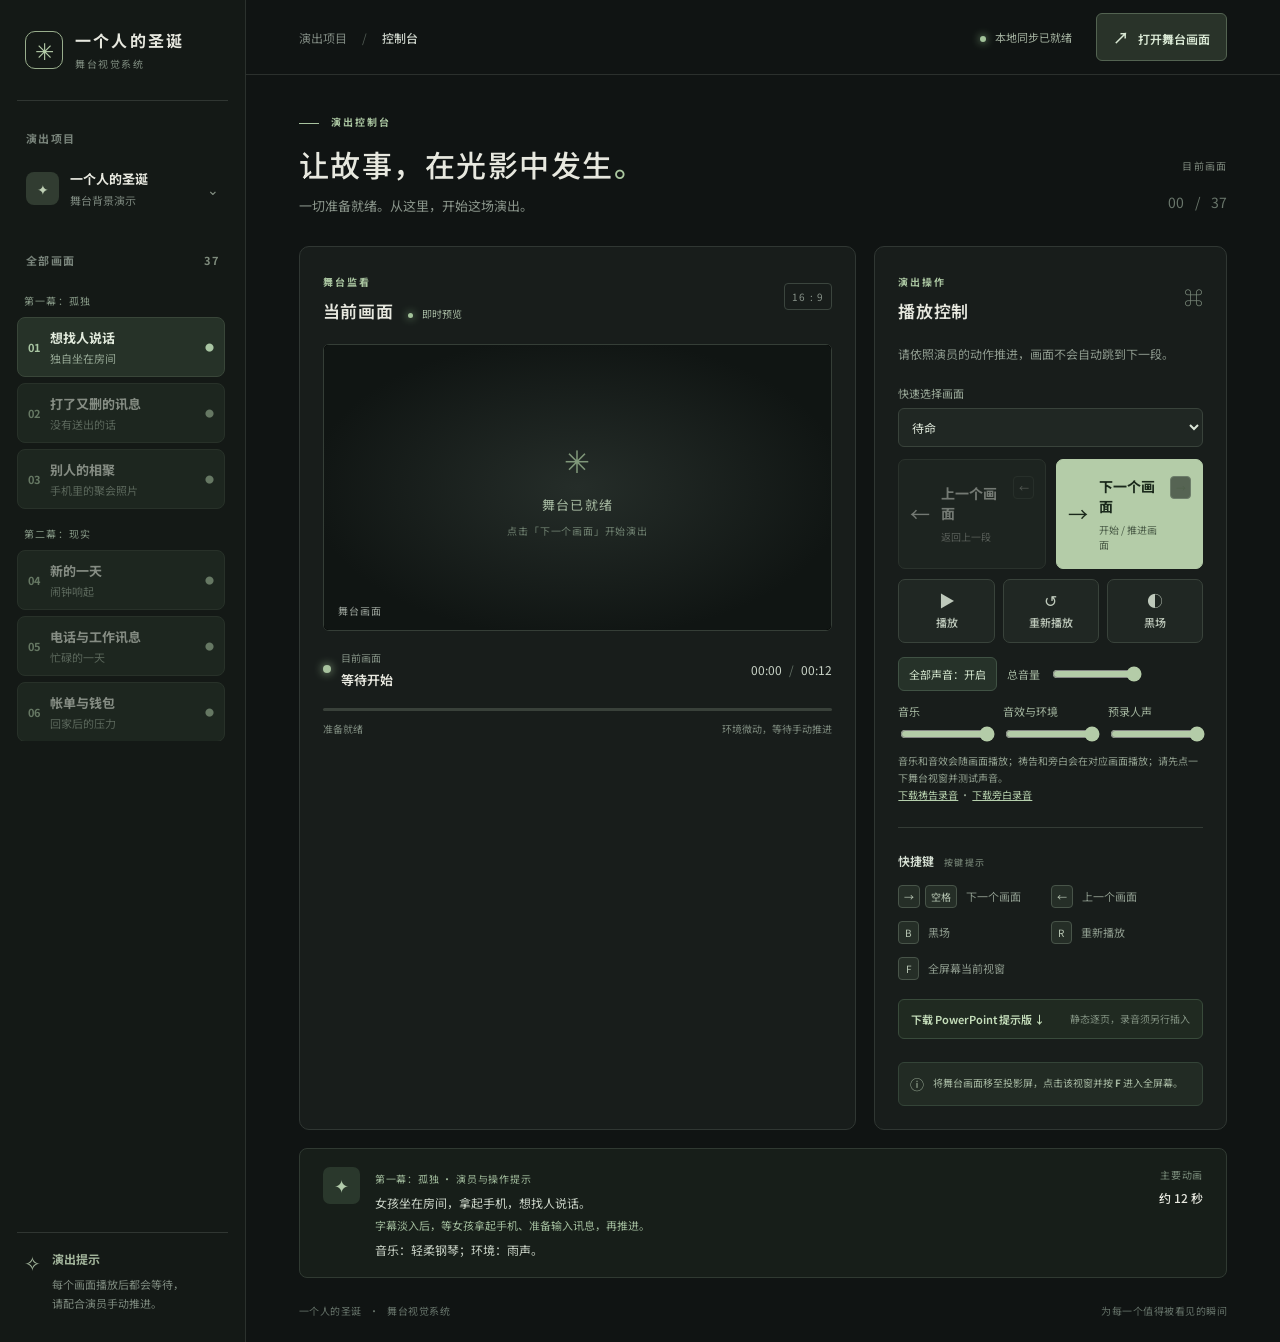
==== commit c51fd0ad: "Add scene-by-scene music and sound design Co-authored-by: arena-agent <297053741+arena-agent@users.n" ====
--- a/operator.html
+++ b/operator.html
@@ -26,11 +26,11 @@
         <section class="control-panel panel"><div class="panel-heading"><div><span class="section-kicker">演出操作</span><h2>播放控制</h2></div><span class="control-icon">⌘</span></div><p class="control-description">请依照演员的动作推进，画面不会自动跳到下一段。</p>
           <label class="cue-select-label" for="cue-select">快速选择画面</label><select id="cue-select" class="cue-select"><option value="-1">待命</option></select><div class="primary-controls"><button id="previous" class="control-button previous"><span class="button-icon">←</span><span>上一个画面<small>返回上一段</small></span><kbd>←</kbd></button><button id="next" class="control-button next"><span class="button-icon">→</span><span>下一个画面<small>开始 / 推进画面</small></span><kbd>→</kbd></button></div>
           <div class="secondary-controls"><button id="play"><span>Ⅱ</span><strong>暂停</strong></button><button id="restart"><span>↺</span><strong>重新播放</strong></button><button id="black"><span>◐</span><strong>黑场</strong></button></div>
-          <div class="audio-controls"><button id="audio-toggle" type="button">预录声音：开启</button><label for="audio-volume">音量</label><input id="audio-volume" type="range" min="0" max="1" step="0.05" value="1"></div><p class="audio-hint">祷告和旁白会在对应画面播放；请先点一下舞台视窗并测试声音。<br><a href="assets/audio/prayer.mp3" download>下载祷告录音</a> · <a href="assets/audio/testimony.mp3" download>下载旁白录音</a></p><div class="control-divider"></div><div class="shortcut-heading">快捷键 <span>按键提示</span></div><div class="shortcuts"><div><kbd>→</kbd><kbd>空格</kbd><span>下一个画面</span></div><div><kbd>←</kbd><span>上一个画面</span></div><div><kbd>B</kbd><span>黑场</span></div><div><kbd>R</kbd><span>重新播放</span></div><div><kbd>F</kbd><span>全屏幕当前视窗</span></div></div>
+          <div class="audio-controls"><button id="audio-toggle" type="button">全部声音：开启</button><label for="audio-volume">总音量</label><input id="audio-volume" type="range" min="0" max="1" step="0.05" value="1"></div><div class="audio-mix"><label for="music-volume">音乐 <input id="music-volume" type="range" min="0" max="1" step="0.05" value="1"></label><label for="effects-volume">音效与环境 <input id="effects-volume" type="range" min="0" max="1" step="0.05" value="1"></label><label for="voice-volume">预录人声 <input id="voice-volume" type="range" min="0" max="1" step="0.05" value="1"></label></div><p class="audio-hint">音乐和音效会随画面播放；祷告和旁白会在对应画面播放；请先点一下舞台视窗并测试声音。<br><a href="assets/audio/prayer.mp3" download>下载祷告录音</a> · <a href="assets/audio/testimony.mp3" download>下载旁白录音</a></p><div class="control-divider"></div><div class="shortcut-heading">快捷键 <span>按键提示</span></div><div class="shortcuts"><div><kbd>→</kbd><kbd>空格</kbd><span>下一个画面</span></div><div><kbd>←</kbd><span>上一个画面</span></div><div><kbd>B</kbd><span>黑场</span></div><div><kbd>R</kbd><span>重新播放</span></div><div><kbd>F</kbd><span>全屏幕当前视窗</span></div></div>
           <div class="ppt-note"><a href="deliverables/stage-cues.pptx" download>下载 PowerPoint 提示版 ↓</a><small>静态逐页，录音须另行插入</small></div><div class="fullscreen-tip"><span>ⓘ</span><p>将舞台画面移至投影屏，点击该视窗并按 <b>F</b> 进入全屏幕。</p></div>
         </section>
       </div>
-      <section class="up-next"><div class="up-icon">✦</div><div><span><span id="cue-act">第一幕</span> · 演员与操作提示</span><p id="scene-description">女孩坐在床边，拿起手机。</p><p id="operator-cue" class="operator-cue"></p></div><div class="up-meta"><span>主要动画</span><strong id="scene-length">约 15 秒</strong></div></section>
+      <section class="up-next"><div class="up-icon">✦</div><div><span><span id="cue-act">第一幕</span> · 演员与操作提示</span><p id="scene-description">女孩坐在床边，拿起手机。</p><p id="operator-cue" class="operator-cue"></p><p id="audio-cue" class="audio-cue"></p></div><div class="up-meta"><span>主要动画</span><strong id="scene-length">约 15 秒</strong></div></section>
       <footer><span>一个人的圣诞 <i>·</i> 舞台视觉系统</span><span>为每一个值得被看见的瞬间</span></footer>
     </div>
   </main>
--- a/css/operator.css
+++ b/css/operator.css
@@ -6,3 +6,5 @@
 .audio-controls{display:flex;align-items:center;gap:10px;margin-top:14px}.audio-controls button{border:1px solid #405244;background:#263229;color:#d4e6ce;padding:8px 10px;border-radius:6px;font-size:11px}.audio-controls label{font-size:11px;color:#a2b49e}.audio-controls input{width:90px;accent-color:#b4cca8}.audio-hint{font-size:10px;color:#91a08f;line-height:1.7;margin:8px 0 0}
 
 .audio-hint a{color:#b6d0ad;text-decoration:underline}
+
+.audio-mix{display:grid;grid-template-columns:1fr 1fr 1fr;gap:10px;margin-top:12px}.audio-mix label{display:flex;flex-direction:column;gap:5px;font-size:11px;color:#a2b49e}.audio-mix input{width:100%;accent-color:#b4cca8}.audio-cue{font-size:12px;color:#a8bda9;line-height:1.6;margin:8px 0 0}
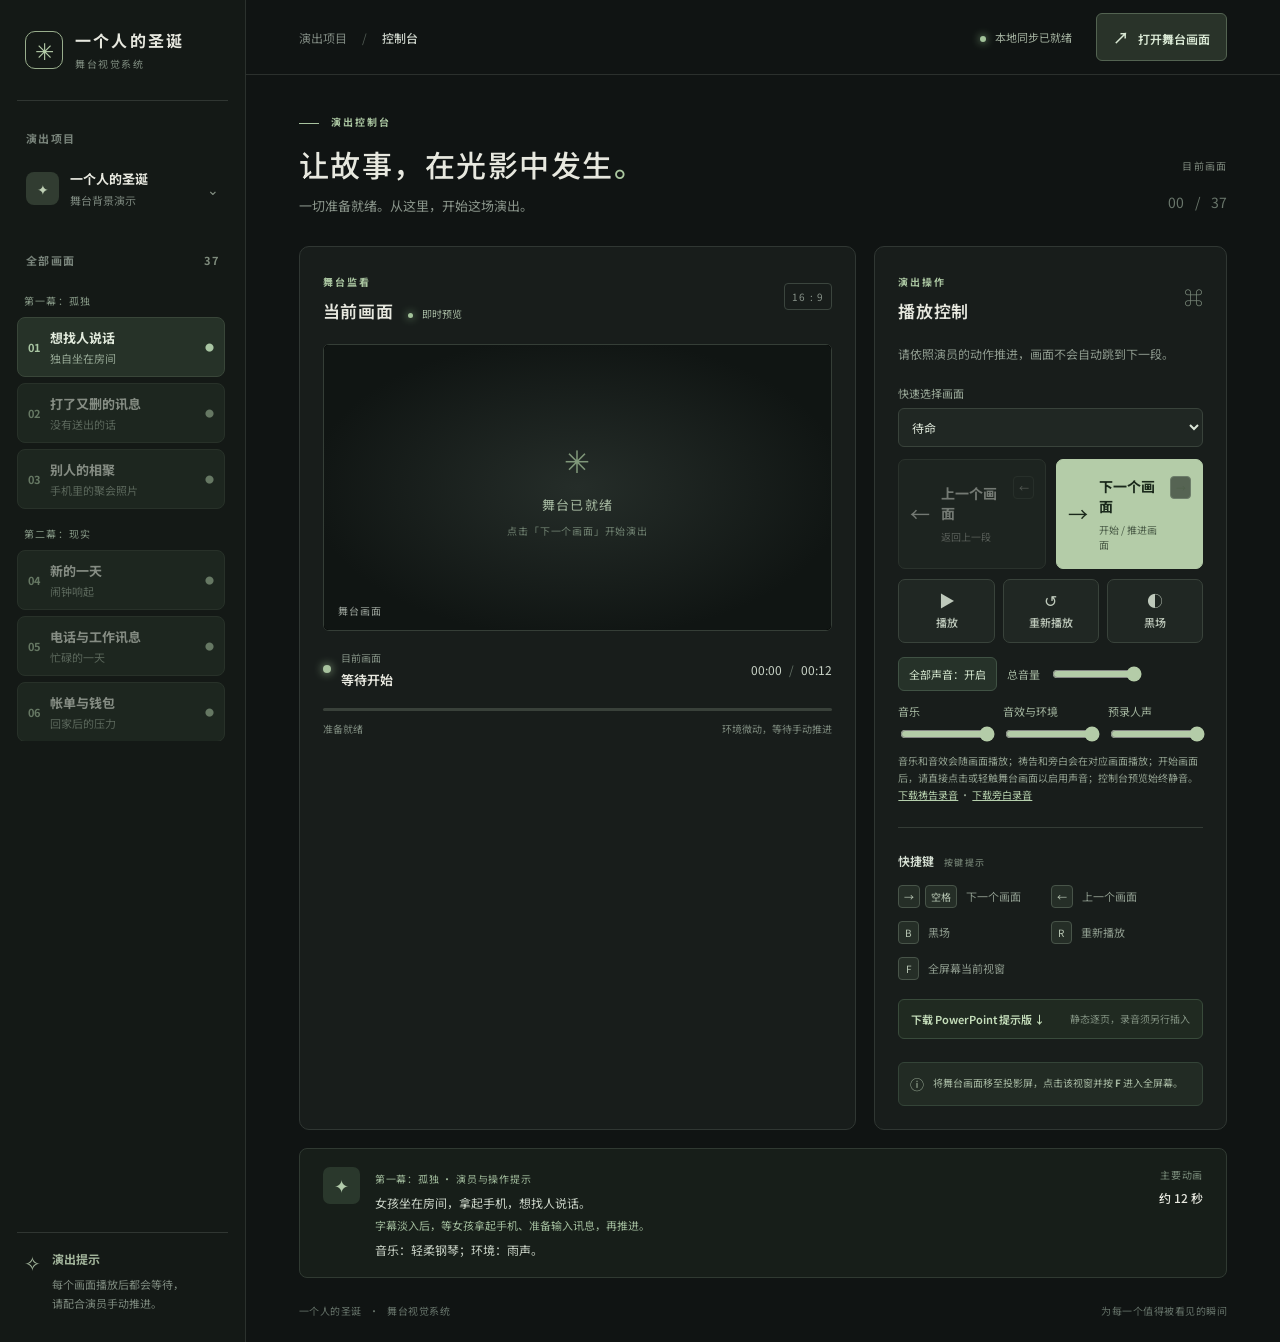
==== commit 0e2800a6: "Unlock stage audio on mobile touch Co-authored-by: arena-agent <297053741+arena-agent@users.noreply." ====
--- a/operator.html
+++ b/operator.html
@@ -26,7 +26,7 @@
         <section class="control-panel panel"><div class="panel-heading"><div><span class="section-kicker">演出操作</span><h2>播放控制</h2></div><span class="control-icon">⌘</span></div><p class="control-description">请依照演员的动作推进，画面不会自动跳到下一段。</p>
           <label class="cue-select-label" for="cue-select">快速选择画面</label><select id="cue-select" class="cue-select"><option value="-1">待命</option></select><div class="primary-controls"><button id="previous" class="control-button previous"><span class="button-icon">←</span><span>上一个画面<small>返回上一段</small></span><kbd>←</kbd></button><button id="next" class="control-button next"><span class="button-icon">→</span><span>下一个画面<small>开始 / 推进画面</small></span><kbd>→</kbd></button></div>
           <div class="secondary-controls"><button id="play"><span>Ⅱ</span><strong>暂停</strong></button><button id="restart"><span>↺</span><strong>重新播放</strong></button><button id="black"><span>◐</span><strong>黑场</strong></button></div>
-          <div class="audio-controls"><button id="audio-toggle" type="button">全部声音：开启</button><label for="audio-volume">总音量</label><input id="audio-volume" type="range" min="0" max="1" step="0.05" value="1"></div><div class="audio-mix"><label for="music-volume">音乐 <input id="music-volume" type="range" min="0" max="1" step="0.05" value="1"></label><label for="effects-volume">音效与环境 <input id="effects-volume" type="range" min="0" max="1" step="0.05" value="1"></label><label for="voice-volume">预录人声 <input id="voice-volume" type="range" min="0" max="1" step="0.05" value="1"></label></div><p class="audio-hint">音乐和音效会随画面播放；祷告和旁白会在对应画面播放；请先点一下舞台视窗并测试声音。<br><a href="assets/audio/prayer.mp3" download>下载祷告录音</a> · <a href="assets/audio/testimony.mp3" download>下载旁白录音</a></p><div class="control-divider"></div><div class="shortcut-heading">快捷键 <span>按键提示</span></div><div class="shortcuts"><div><kbd>→</kbd><kbd>空格</kbd><span>下一个画面</span></div><div><kbd>←</kbd><span>上一个画面</span></div><div><kbd>B</kbd><span>黑场</span></div><div><kbd>R</kbd><span>重新播放</span></div><div><kbd>F</kbd><span>全屏幕当前视窗</span></div></div>
+          <div class="audio-controls"><button id="audio-toggle" type="button">全部声音：开启</button><label for="audio-volume">总音量</label><input id="audio-volume" type="range" min="0" max="1" step="0.05" value="1"></div><div class="audio-mix"><label for="music-volume">音乐 <input id="music-volume" type="range" min="0" max="1" step="0.05" value="1"></label><label for="effects-volume">音效与环境 <input id="effects-volume" type="range" min="0" max="1" step="0.05" value="1"></label><label for="voice-volume">预录人声 <input id="voice-volume" type="range" min="0" max="1" step="0.05" value="1"></label></div><p class="audio-hint">音乐和音效会随画面播放；祷告和旁白会在对应画面播放；开始画面后，请直接点击或轻触舞台画面以启用声音；控制台预览始终静音。<br><a href="assets/audio/prayer.mp3" download>下载祷告录音</a> · <a href="assets/audio/testimony.mp3" download>下载旁白录音</a></p><div class="control-divider"></div><div class="shortcut-heading">快捷键 <span>按键提示</span></div><div class="shortcuts"><div><kbd>→</kbd><kbd>空格</kbd><span>下一个画面</span></div><div><kbd>←</kbd><span>上一个画面</span></div><div><kbd>B</kbd><span>黑场</span></div><div><kbd>R</kbd><span>重新播放</span></div><div><kbd>F</kbd><span>全屏幕当前视窗</span></div></div>
           <div class="ppt-note"><a href="deliverables/stage-cues.pptx" download>下载 PowerPoint 提示版 ↓</a><small>静态逐页，录音须另行插入</small></div><div class="fullscreen-tip"><span>ⓘ</span><p>将舞台画面移至投影屏，点击该视窗并按 <b>F</b> 进入全屏幕。</p></div>
         </section>
       </div>
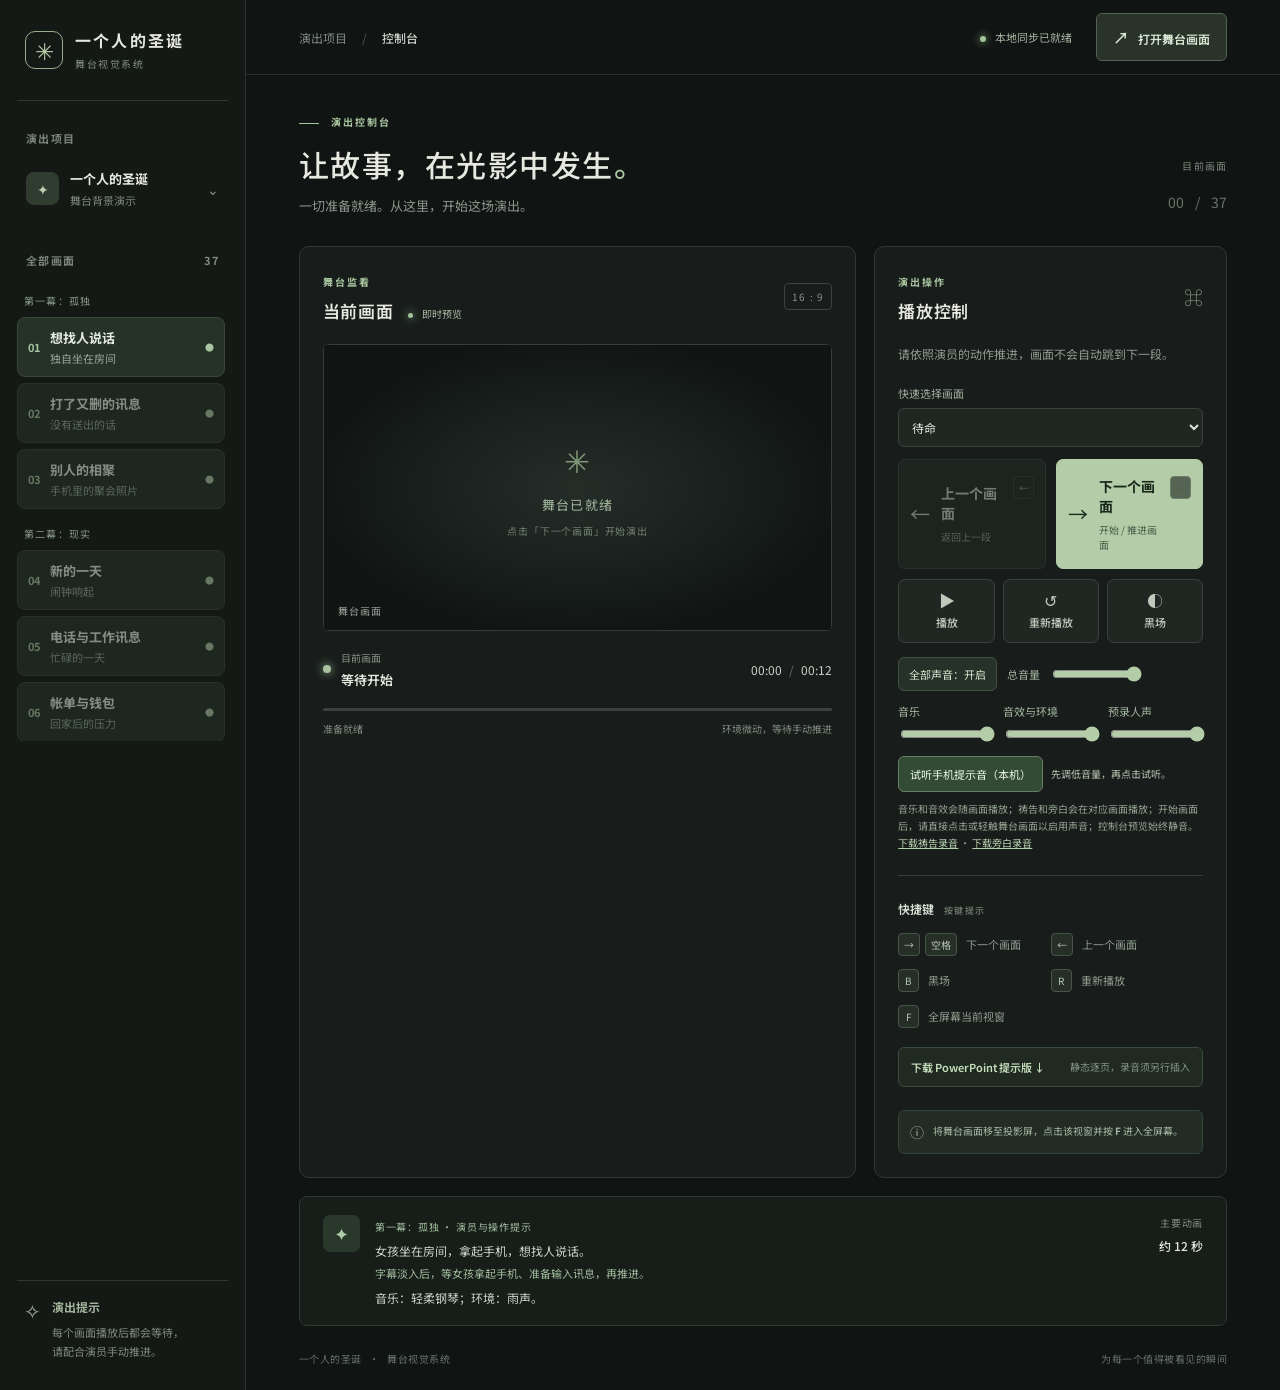
==== commit ddec9d55: "Make scene effects audible on mobile devices Co-authored-by: arena-agent <297053741+arena-agent@user" ====
--- a/operator.html
+++ b/operator.html
@@ -26,7 +26,7 @@
         <section class="control-panel panel"><div class="panel-heading"><div><span class="section-kicker">演出操作</span><h2>播放控制</h2></div><span class="control-icon">⌘</span></div><p class="control-description">请依照演员的动作推进，画面不会自动跳到下一段。</p>
           <label class="cue-select-label" for="cue-select">快速选择画面</label><select id="cue-select" class="cue-select"><option value="-1">待命</option></select><div class="primary-controls"><button id="previous" class="control-button previous"><span class="button-icon">←</span><span>上一个画面<small>返回上一段</small></span><kbd>←</kbd></button><button id="next" class="control-button next"><span class="button-icon">→</span><span>下一个画面<small>开始 / 推进画面</small></span><kbd>→</kbd></button></div>
           <div class="secondary-controls"><button id="play"><span>Ⅱ</span><strong>暂停</strong></button><button id="restart"><span>↺</span><strong>重新播放</strong></button><button id="black"><span>◐</span><strong>黑场</strong></button></div>
-          <div class="audio-controls"><button id="audio-toggle" type="button">全部声音：开启</button><label for="audio-volume">总音量</label><input id="audio-volume" type="range" min="0" max="1" step="0.05" value="1"></div><div class="audio-mix"><label for="music-volume">音乐 <input id="music-volume" type="range" min="0" max="1" step="0.05" value="1"></label><label for="effects-volume">音效与环境 <input id="effects-volume" type="range" min="0" max="1" step="0.05" value="1"></label><label for="voice-volume">预录人声 <input id="voice-volume" type="range" min="0" max="1" step="0.05" value="1"></label></div><p class="audio-hint">音乐和音效会随画面播放；祷告和旁白会在对应画面播放；开始画面后，请直接点击或轻触舞台画面以启用声音；控制台预览始终静音。<br><a href="assets/audio/prayer.mp3" download>下载祷告录音</a> · <a href="assets/audio/testimony.mp3" download>下载旁白录音</a></p><div class="control-divider"></div><div class="shortcut-heading">快捷键 <span>按键提示</span></div><div class="shortcuts"><div><kbd>→</kbd><kbd>空格</kbd><span>下一个画面</span></div><div><kbd>←</kbd><span>上一个画面</span></div><div><kbd>B</kbd><span>黑场</span></div><div><kbd>R</kbd><span>重新播放</span></div><div><kbd>F</kbd><span>全屏幕当前视窗</span></div></div>
+          <div class="audio-controls"><button id="audio-toggle" type="button">全部声音：开启</button><label for="audio-volume">总音量</label><input id="audio-volume" type="range" min="0" max="1" step="0.05" value="1"></div><div class="audio-mix"><label for="music-volume">音乐 <input id="music-volume" type="range" min="0" max="1" step="0.05" value="1"></label><label for="effects-volume">音效与环境 <input id="effects-volume" type="range" min="0" max="1" step="0.05" value="1"></label><label for="voice-volume">预录人声 <input id="voice-volume" type="range" min="0" max="1" step="0.05" value="1"></label></div><div class="audio-test"><button id="test-sfx" type="button">试听手机提示音（本机）</button><span id="test-sfx-status" aria-live="polite">先调低音量，再点击试听。</span></div><p class="audio-hint">音乐和音效会随画面播放；祷告和旁白会在对应画面播放；开始画面后，请直接点击或轻触舞台画面以启用声音；控制台预览始终静音。<br><a href="assets/audio/prayer.mp3" download>下载祷告录音</a> · <a href="assets/audio/testimony.mp3" download>下载旁白录音</a></p><div class="control-divider"></div><div class="shortcut-heading">快捷键 <span>按键提示</span></div><div class="shortcuts"><div><kbd>→</kbd><kbd>空格</kbd><span>下一个画面</span></div><div><kbd>←</kbd><span>上一个画面</span></div><div><kbd>B</kbd><span>黑场</span></div><div><kbd>R</kbd><span>重新播放</span></div><div><kbd>F</kbd><span>全屏幕当前视窗</span></div></div>
           <div class="ppt-note"><a href="deliverables/stage-cues.pptx" download>下载 PowerPoint 提示版 ↓</a><small>静态逐页，录音须另行插入</small></div><div class="fullscreen-tip"><span>ⓘ</span><p>将舞台画面移至投影屏，点击该视窗并按 <b>F</b> 进入全屏幕。</p></div>
         </section>
       </div>
@@ -34,4 +34,4 @@
       <footer><span>一个人的圣诞 <i>·</i> 舞台视觉系统</span><span>为每一个值得被看见的瞬间</span></footer>
     </div>
   </main>
-</div><script type="module" src="js/operatorController.js"></script></body></html>
+</div><script type="module" src="js/operatorController.js?v=audio2"></script></body></html>
--- a/css/operator.css
+++ b/css/operator.css
@@ -8,3 +8,5 @@
 .audio-hint a{color:#b6d0ad;text-decoration:underline}
 
 .audio-mix{display:grid;grid-template-columns:1fr 1fr 1fr;gap:10px;margin-top:12px}.audio-mix label{display:flex;flex-direction:column;gap:5px;font-size:11px;color:#a2b49e}.audio-mix input{width:100%;accent-color:#b4cca8}.audio-cue{font-size:12px;color:#a8bda9;line-height:1.6;margin:8px 0 0}
+
+.audio-test{display:flex;align-items:center;flex-wrap:wrap;gap:8px;margin-top:12px}.audio-test button{border:1px solid #668062;background:#334b35;color:#ecf6e7;padding:9px 11px;border-radius:6px;font-size:11px}.audio-test button:hover{background:#405b40}.audio-test span{color:#b6c4b2;font-size:10px;line-height:1.5}
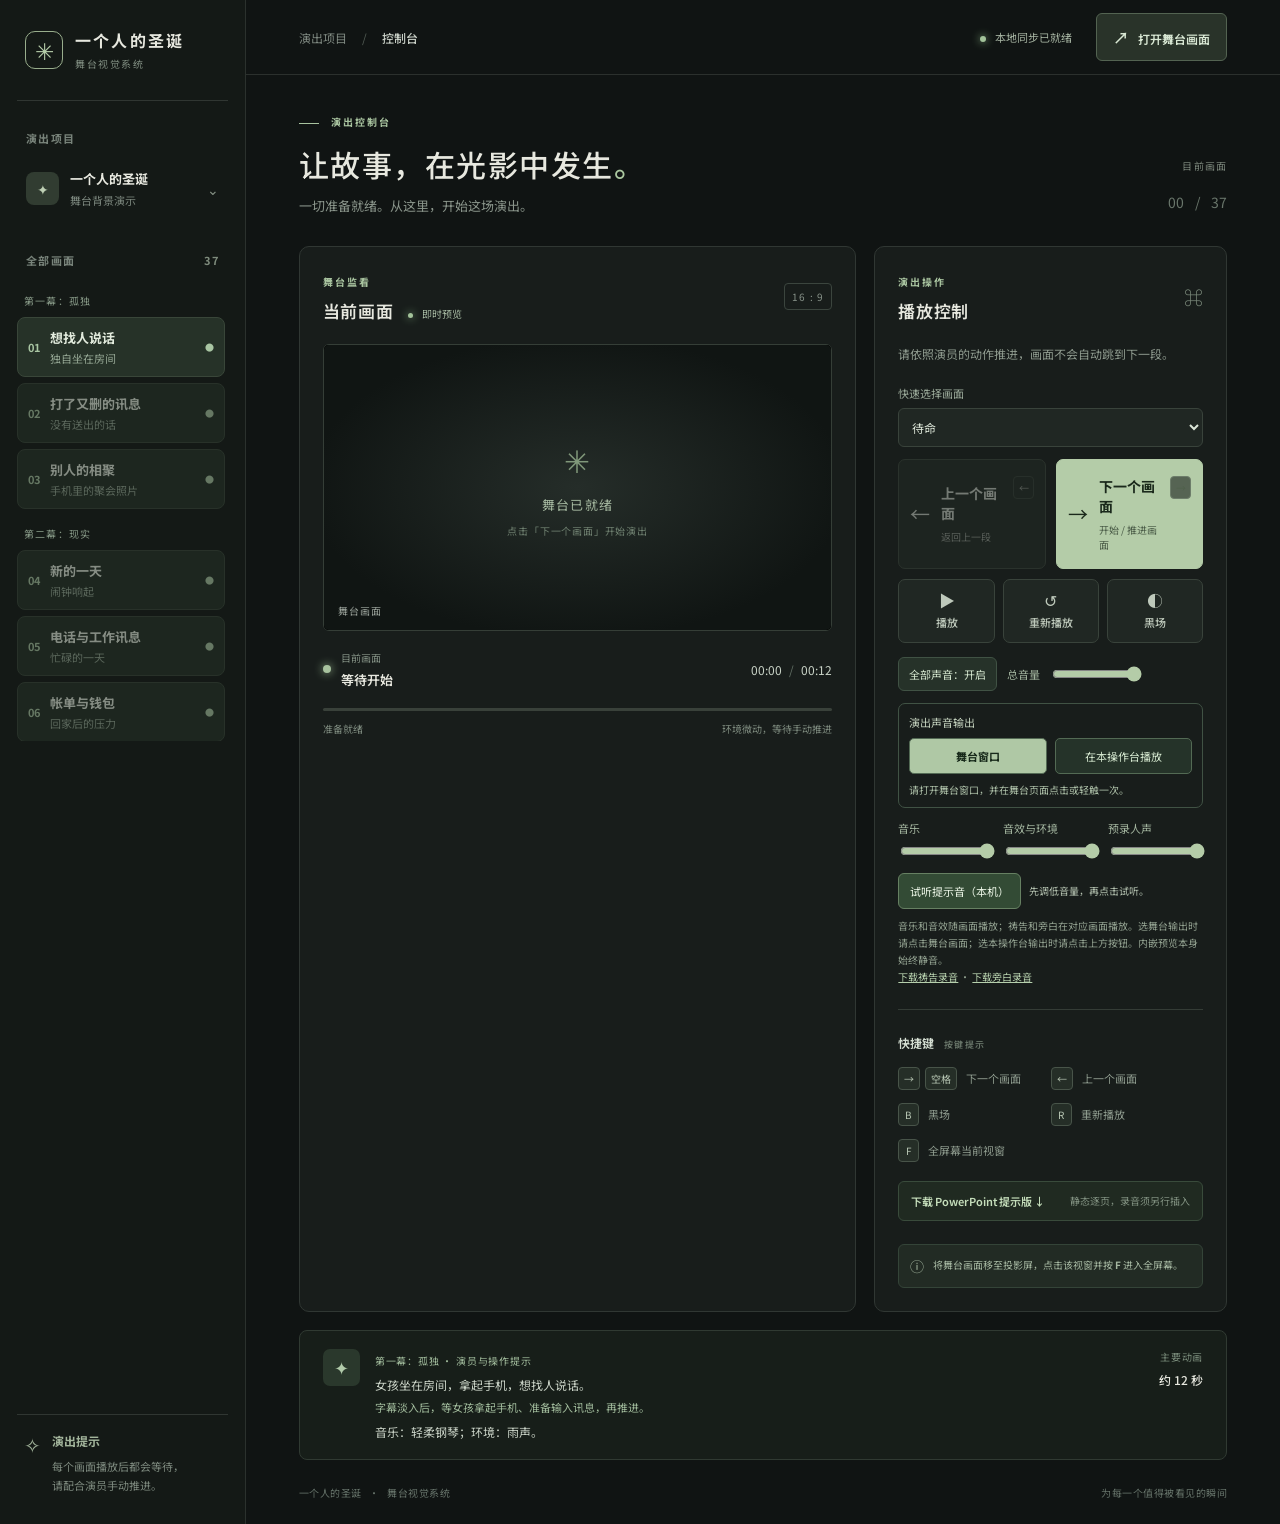
==== commit 3666f491: "Make audio output explicit and cross-platform Co-authored-by: arena-agent <297053741+arena-agent@use" ====
--- a/operator.html
+++ b/operator.html
@@ -26,7 +26,7 @@
         <section class="control-panel panel"><div class="panel-heading"><div><span class="section-kicker">演出操作</span><h2>播放控制</h2></div><span class="control-icon">⌘</span></div><p class="control-description">请依照演员的动作推进，画面不会自动跳到下一段。</p>
           <label class="cue-select-label" for="cue-select">快速选择画面</label><select id="cue-select" class="cue-select"><option value="-1">待命</option></select><div class="primary-controls"><button id="previous" class="control-button previous"><span class="button-icon">←</span><span>上一个画面<small>返回上一段</small></span><kbd>←</kbd></button><button id="next" class="control-button next"><span class="button-icon">→</span><span>下一个画面<small>开始 / 推进画面</small></span><kbd>→</kbd></button></div>
           <div class="secondary-controls"><button id="play"><span>Ⅱ</span><strong>暂停</strong></button><button id="restart"><span>↺</span><strong>重新播放</strong></button><button id="black"><span>◐</span><strong>黑场</strong></button></div>
-          <div class="audio-controls"><button id="audio-toggle" type="button">全部声音：开启</button><label for="audio-volume">总音量</label><input id="audio-volume" type="range" min="0" max="1" step="0.05" value="1"></div><div class="audio-mix"><label for="music-volume">音乐 <input id="music-volume" type="range" min="0" max="1" step="0.05" value="1"></label><label for="effects-volume">音效与环境 <input id="effects-volume" type="range" min="0" max="1" step="0.05" value="1"></label><label for="voice-volume">预录人声 <input id="voice-volume" type="range" min="0" max="1" step="0.05" value="1"></label></div><div class="audio-test"><button id="test-sfx" type="button">试听手机提示音（本机）</button><span id="test-sfx-status" aria-live="polite">先调低音量，再点击试听。</span></div><p class="audio-hint">音乐和音效会随画面播放；祷告和旁白会在对应画面播放；开始画面后，请直接点击或轻触舞台画面以启用声音；控制台预览始终静音。<br><a href="assets/audio/prayer.mp3" download>下载祷告录音</a> · <a href="assets/audio/testimony.mp3" download>下载旁白录音</a></p><div class="control-divider"></div><div class="shortcut-heading">快捷键 <span>按键提示</span></div><div class="shortcuts"><div><kbd>→</kbd><kbd>空格</kbd><span>下一个画面</span></div><div><kbd>←</kbd><span>上一个画面</span></div><div><kbd>B</kbd><span>黑场</span></div><div><kbd>R</kbd><span>重新播放</span></div><div><kbd>F</kbd><span>全屏幕当前视窗</span></div></div>
+          <div class="audio-controls"><button id="audio-toggle" type="button">全部声音：开启</button><label for="audio-volume">总音量</label><input id="audio-volume" type="range" min="0" max="1" step="0.05" value="1"></div><div class="audio-output"><div class="audio-output-title">演出声音输出</div><div class="audio-output-buttons"><button id="output-stage" type="button">舞台窗口</button><button id="output-operator" type="button">在本操作台播放</button></div><p id="output-status" aria-live="polite">请打开舞台窗口并点击画面启用声音。</p></div><div class="audio-mix"><label for="music-volume">音乐 <input id="music-volume" type="range" min="0" max="1" step="0.05" value="1"></label><label for="effects-volume">音效与环境 <input id="effects-volume" type="range" min="0" max="1" step="0.05" value="1"></label><label for="voice-volume">预录人声 <input id="voice-volume" type="range" min="0" max="1" step="0.05" value="1"></label></div><div class="audio-test"><button id="test-sfx" type="button">试听提示音（本机）</button><span id="test-sfx-status" aria-live="polite">先调低音量，再点击试听。</span></div><p class="audio-hint">音乐和音效随画面播放；祷告和旁白在对应画面播放。选舞台输出时请点击舞台画面；选本操作台输出时请点击上方按钮。内嵌预览本身始终静音。<br><a href="assets/audio/prayer.mp3" download>下载祷告录音</a> · <a href="assets/audio/testimony.mp3" download>下载旁白录音</a></p><div class="control-divider"></div><div class="shortcut-heading">快捷键 <span>按键提示</span></div><div class="shortcuts"><div><kbd>→</kbd><kbd>空格</kbd><span>下一个画面</span></div><div><kbd>←</kbd><span>上一个画面</span></div><div><kbd>B</kbd><span>黑场</span></div><div><kbd>R</kbd><span>重新播放</span></div><div><kbd>F</kbd><span>全屏幕当前视窗</span></div></div>
           <div class="ppt-note"><a href="deliverables/stage-cues.pptx" download>下载 PowerPoint 提示版 ↓</a><small>静态逐页，录音须另行插入</small></div><div class="fullscreen-tip"><span>ⓘ</span><p>将舞台画面移至投影屏，点击该视窗并按 <b>F</b> 进入全屏幕。</p></div>
         </section>
       </div>
@@ -34,4 +34,4 @@
       <footer><span>一个人的圣诞 <i>·</i> 舞台视觉系统</span><span>为每一个值得被看见的瞬间</span></footer>
     </div>
   </main>
-</div><script type="module" src="js/operatorController.js?v=audio2"></script></body></html>
+</div><script type="module" src="js/operatorController.js?v=audio3"></script></body></html>
--- a/css/operator.css
+++ b/css/operator.css
@@ -10,3 +10,5 @@
 .audio-mix{display:grid;grid-template-columns:1fr 1fr 1fr;gap:10px;margin-top:12px}.audio-mix label{display:flex;flex-direction:column;gap:5px;font-size:11px;color:#a2b49e}.audio-mix input{width:100%;accent-color:#b4cca8}.audio-cue{font-size:12px;color:#a8bda9;line-height:1.6;margin:8px 0 0}
 
 .audio-test{display:flex;align-items:center;flex-wrap:wrap;gap:8px;margin-top:12px}.audio-test button{border:1px solid #668062;background:#334b35;color:#ecf6e7;padding:9px 11px;border-radius:6px;font-size:11px}.audio-test button:hover{background:#405b40}.audio-test span{color:#b6c4b2;font-size:10px;line-height:1.5}
+
+.audio-output{margin-top:12px;padding:10px;border:1px solid #405244;border-radius:7px}.audio-output-title{font-size:11px;color:#c3d1bd}.audio-output-buttons{display:flex;gap:8px;margin-top:8px}.audio-output-buttons button{flex:1;border:1px solid #536a54;background:#253329;color:#d6e9d0;padding:9px 6px;border-radius:5px;font-size:11px}.audio-output-buttons button.active{background:#afc8a5;color:#17291a;font-weight:700}.audio-output p{font-size:10px;color:#adc0a8;margin:8px 0 0;line-height:1.5}
